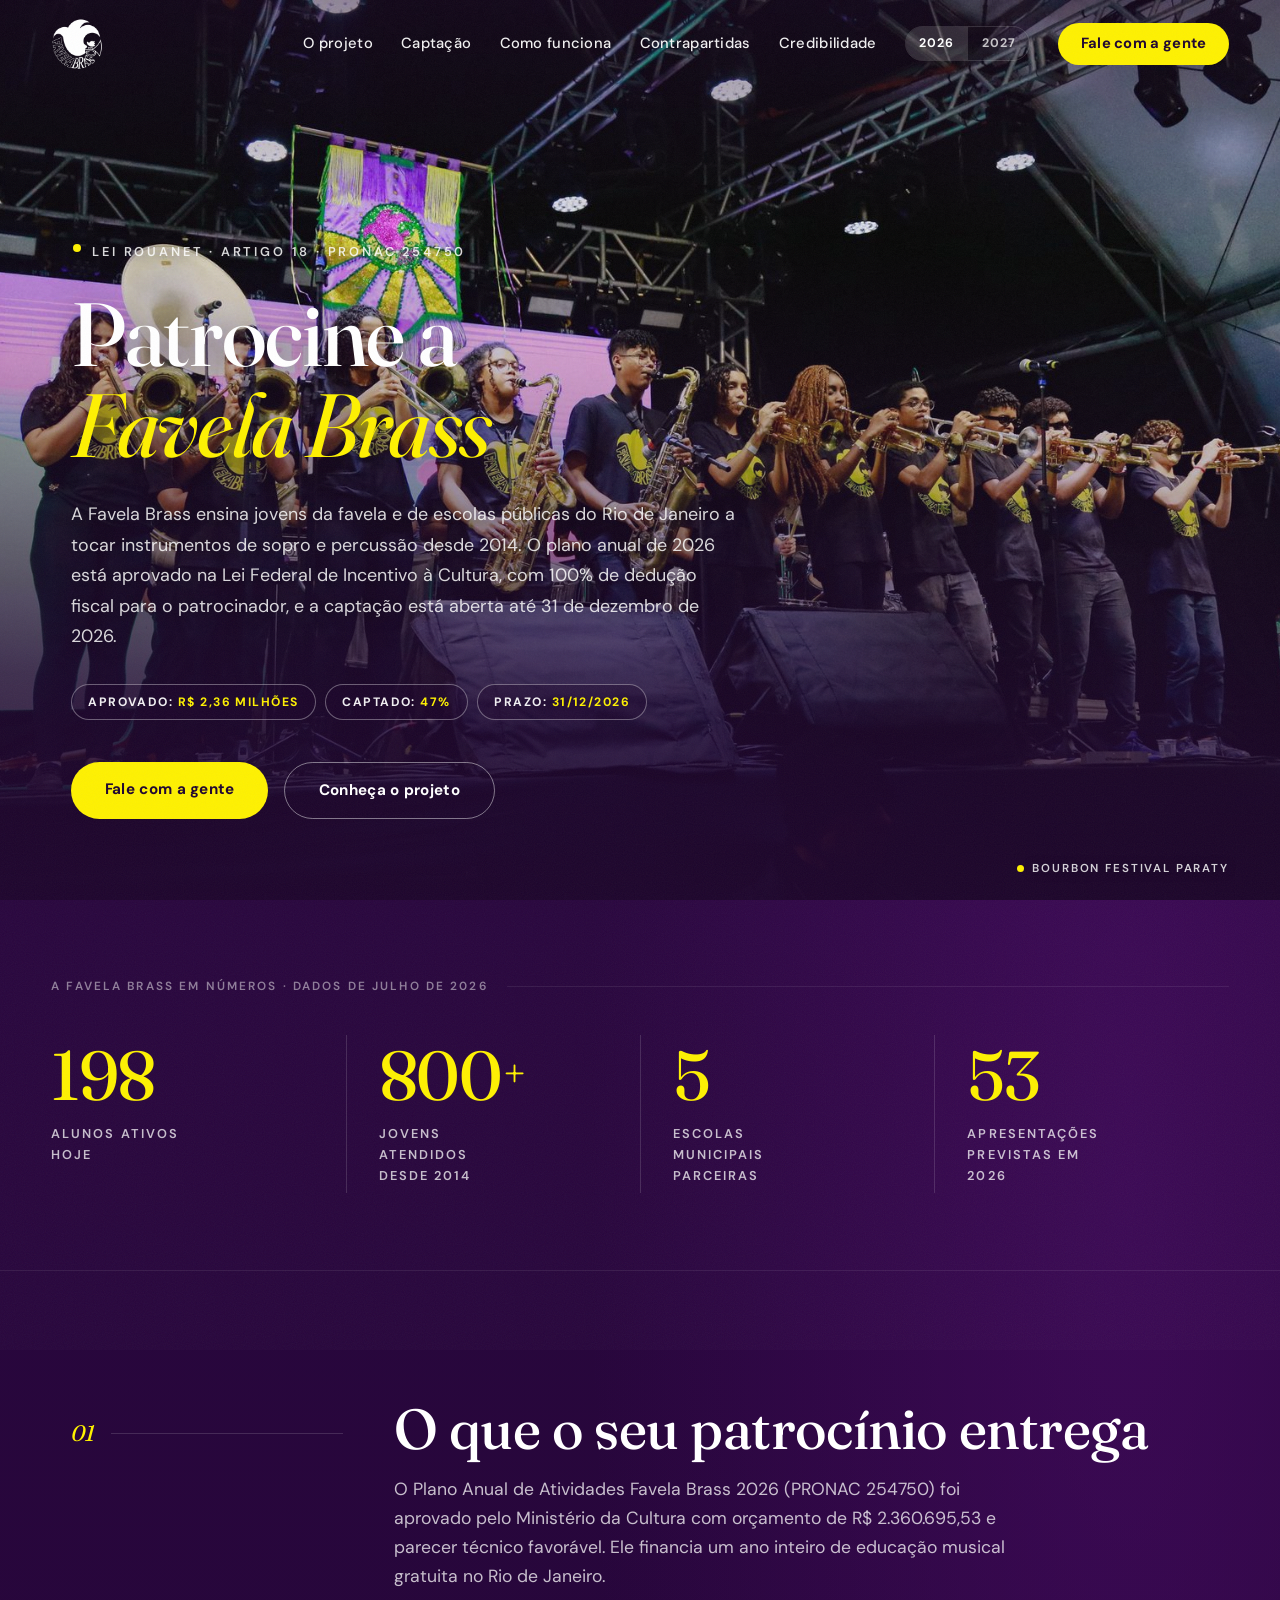
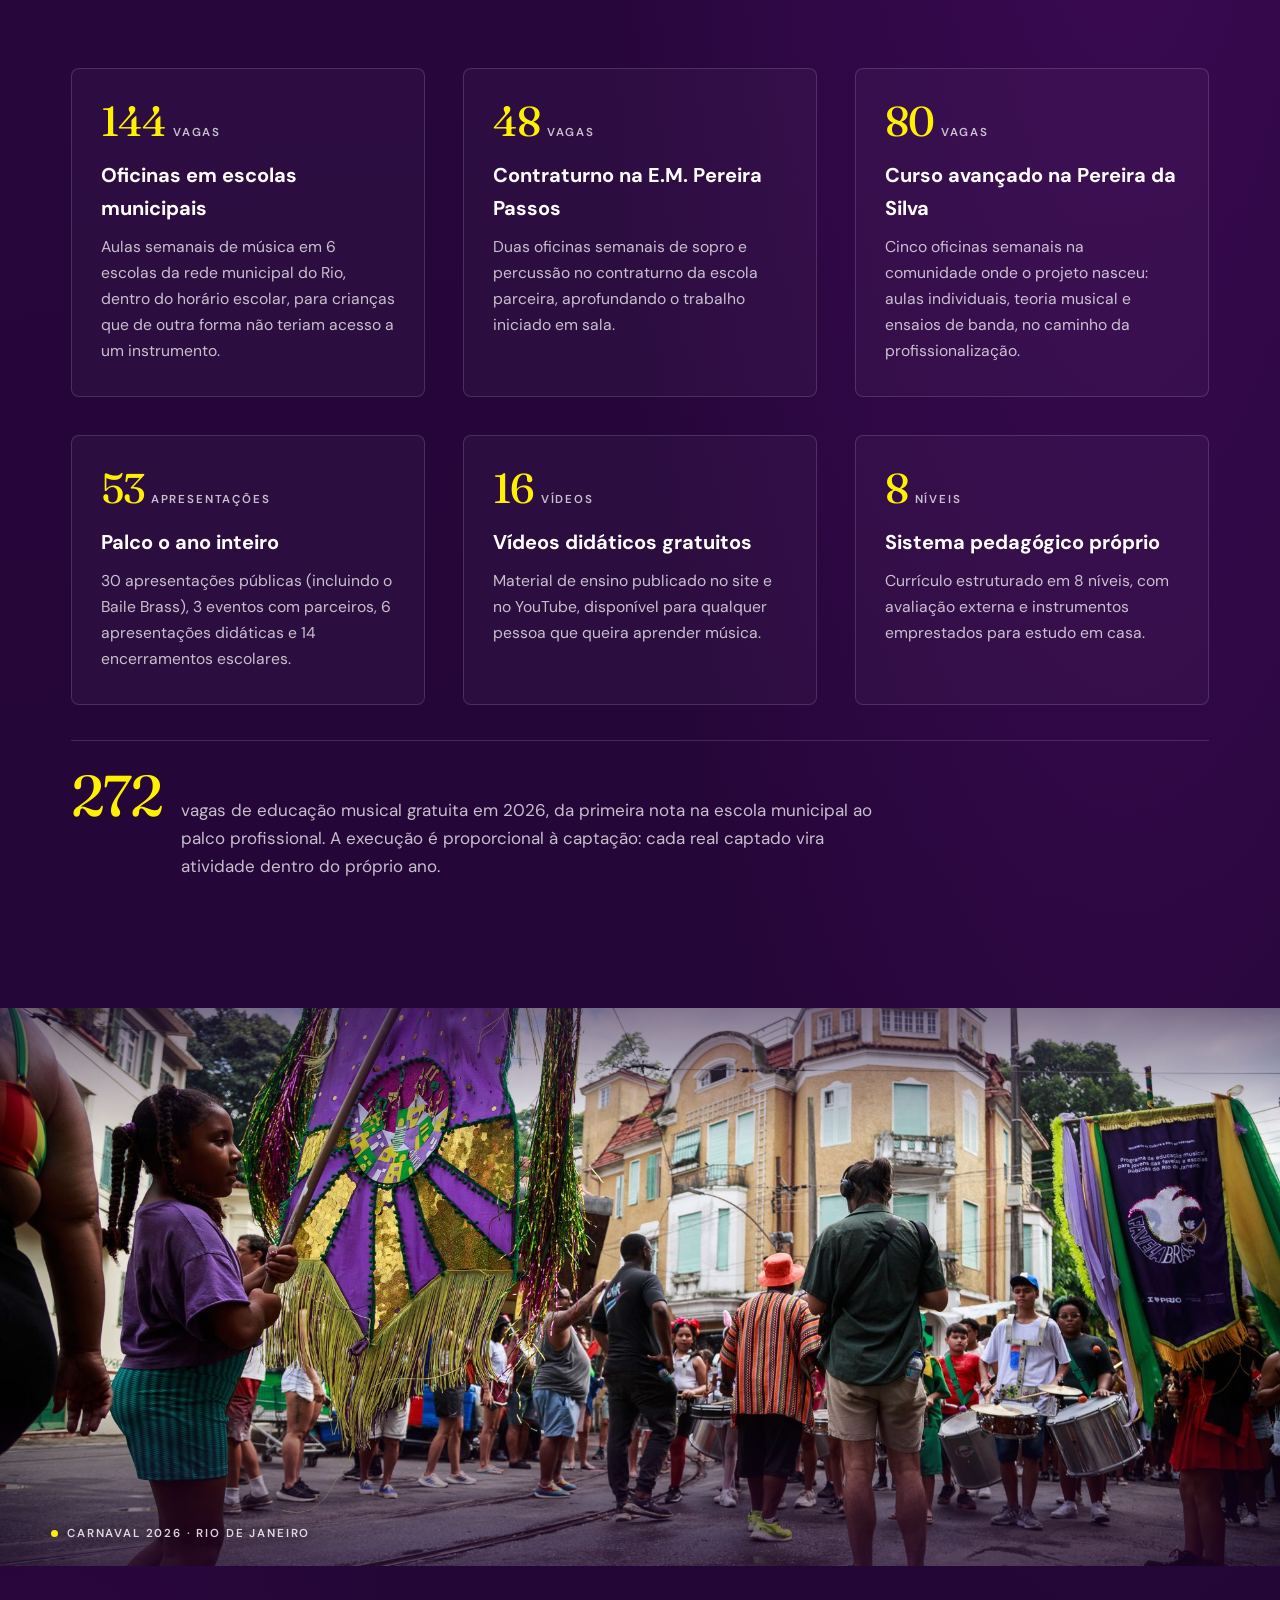
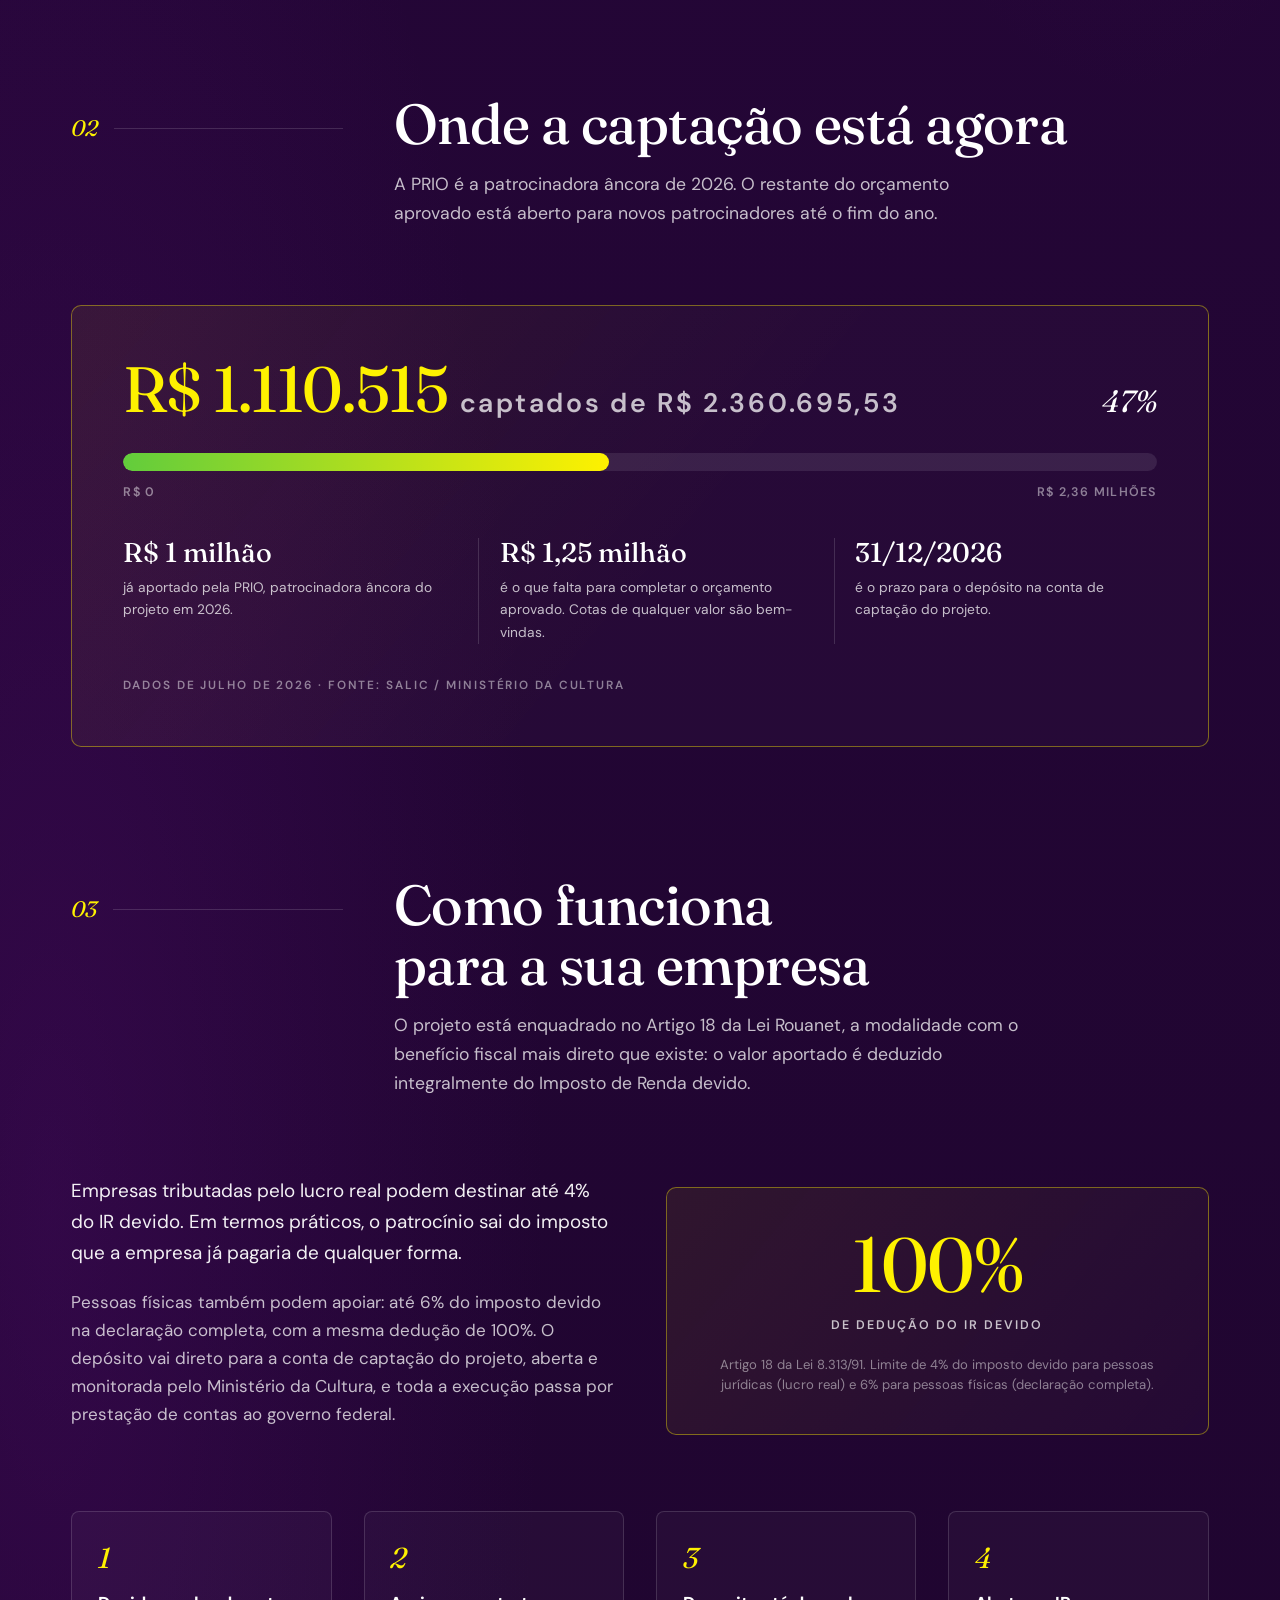
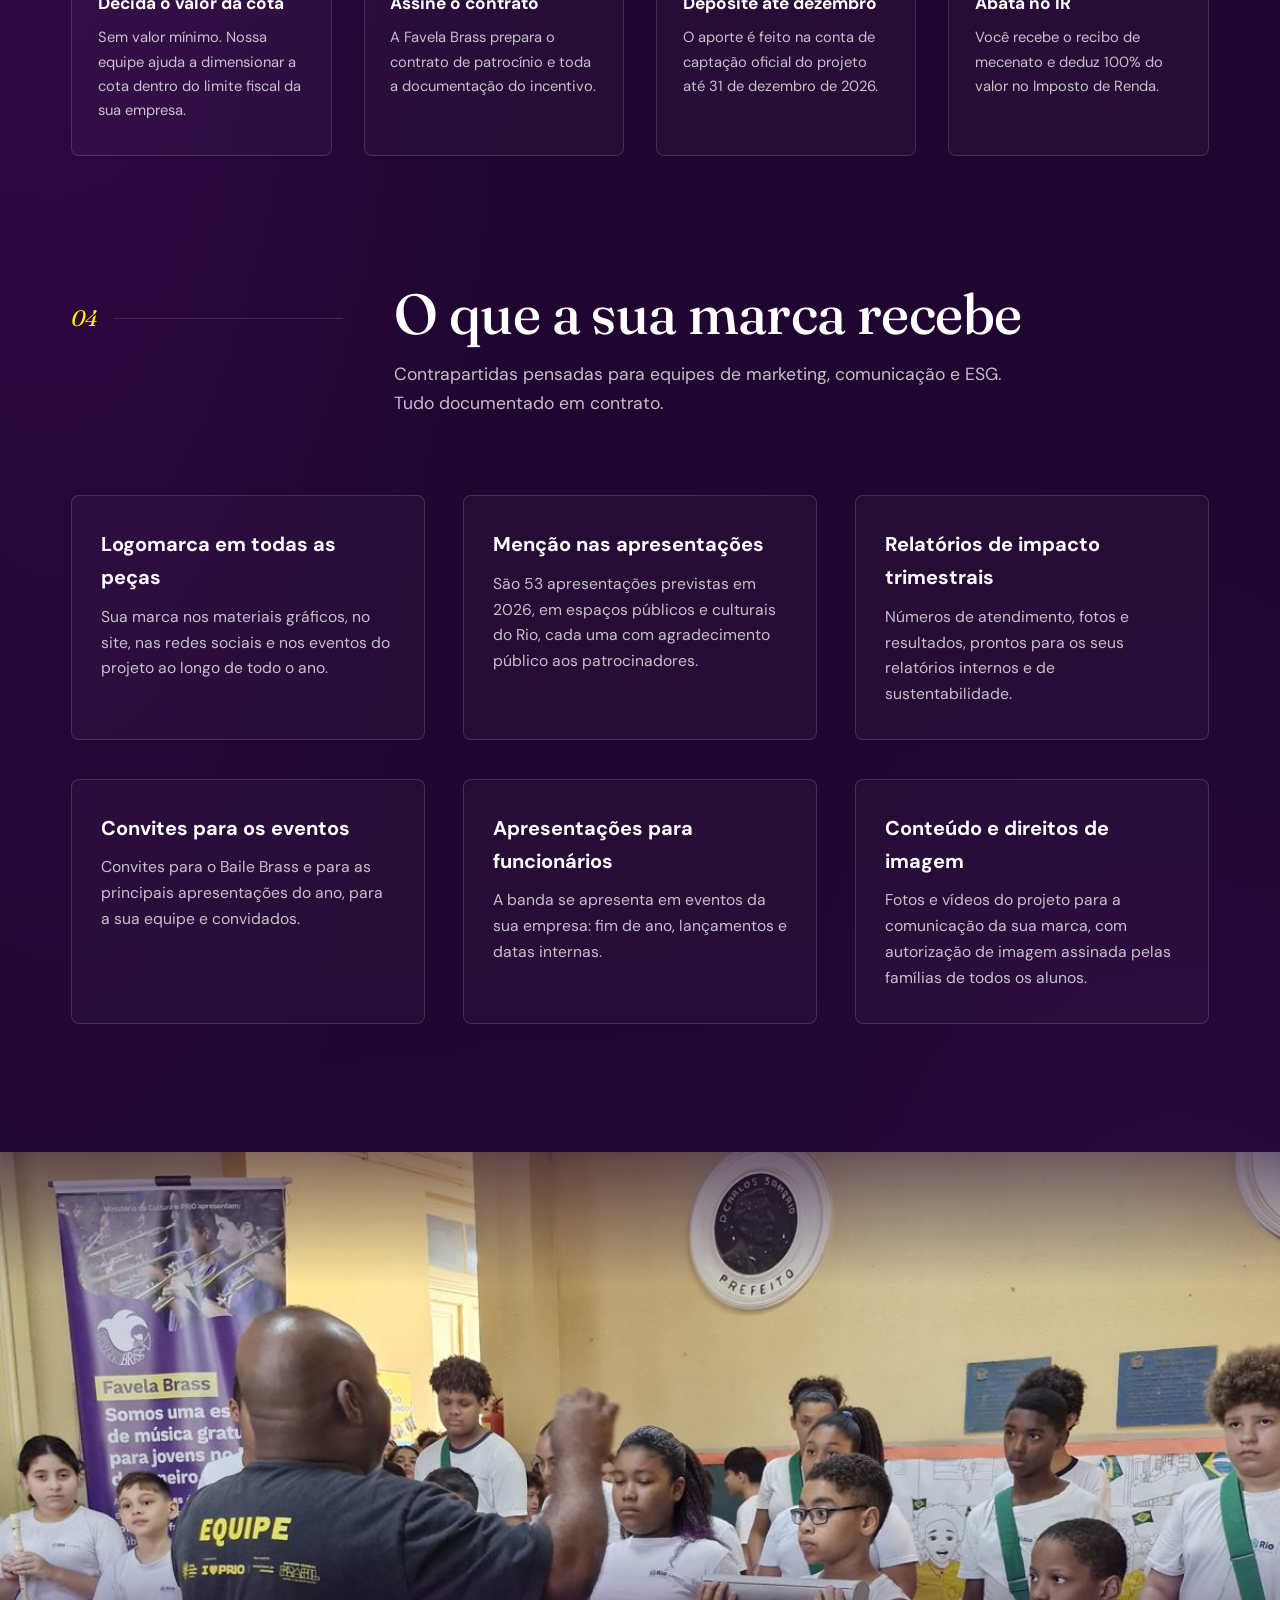
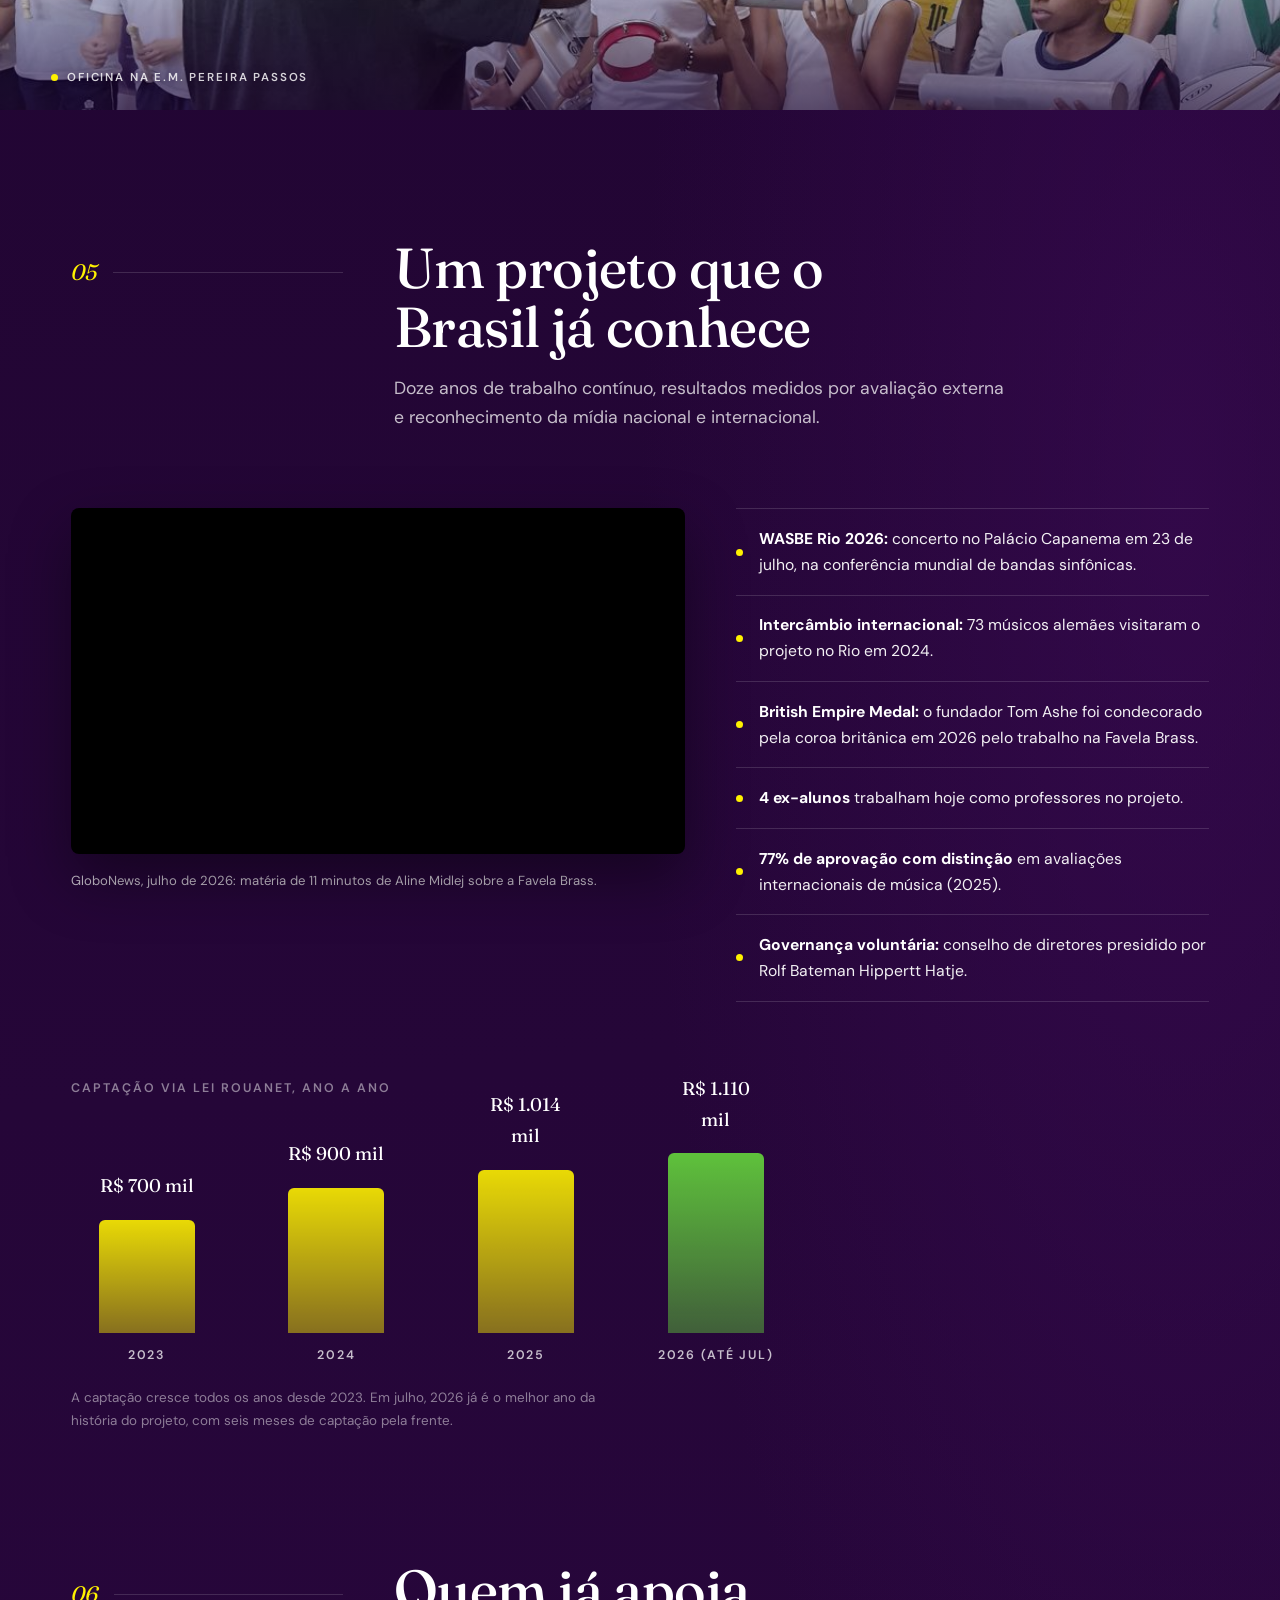
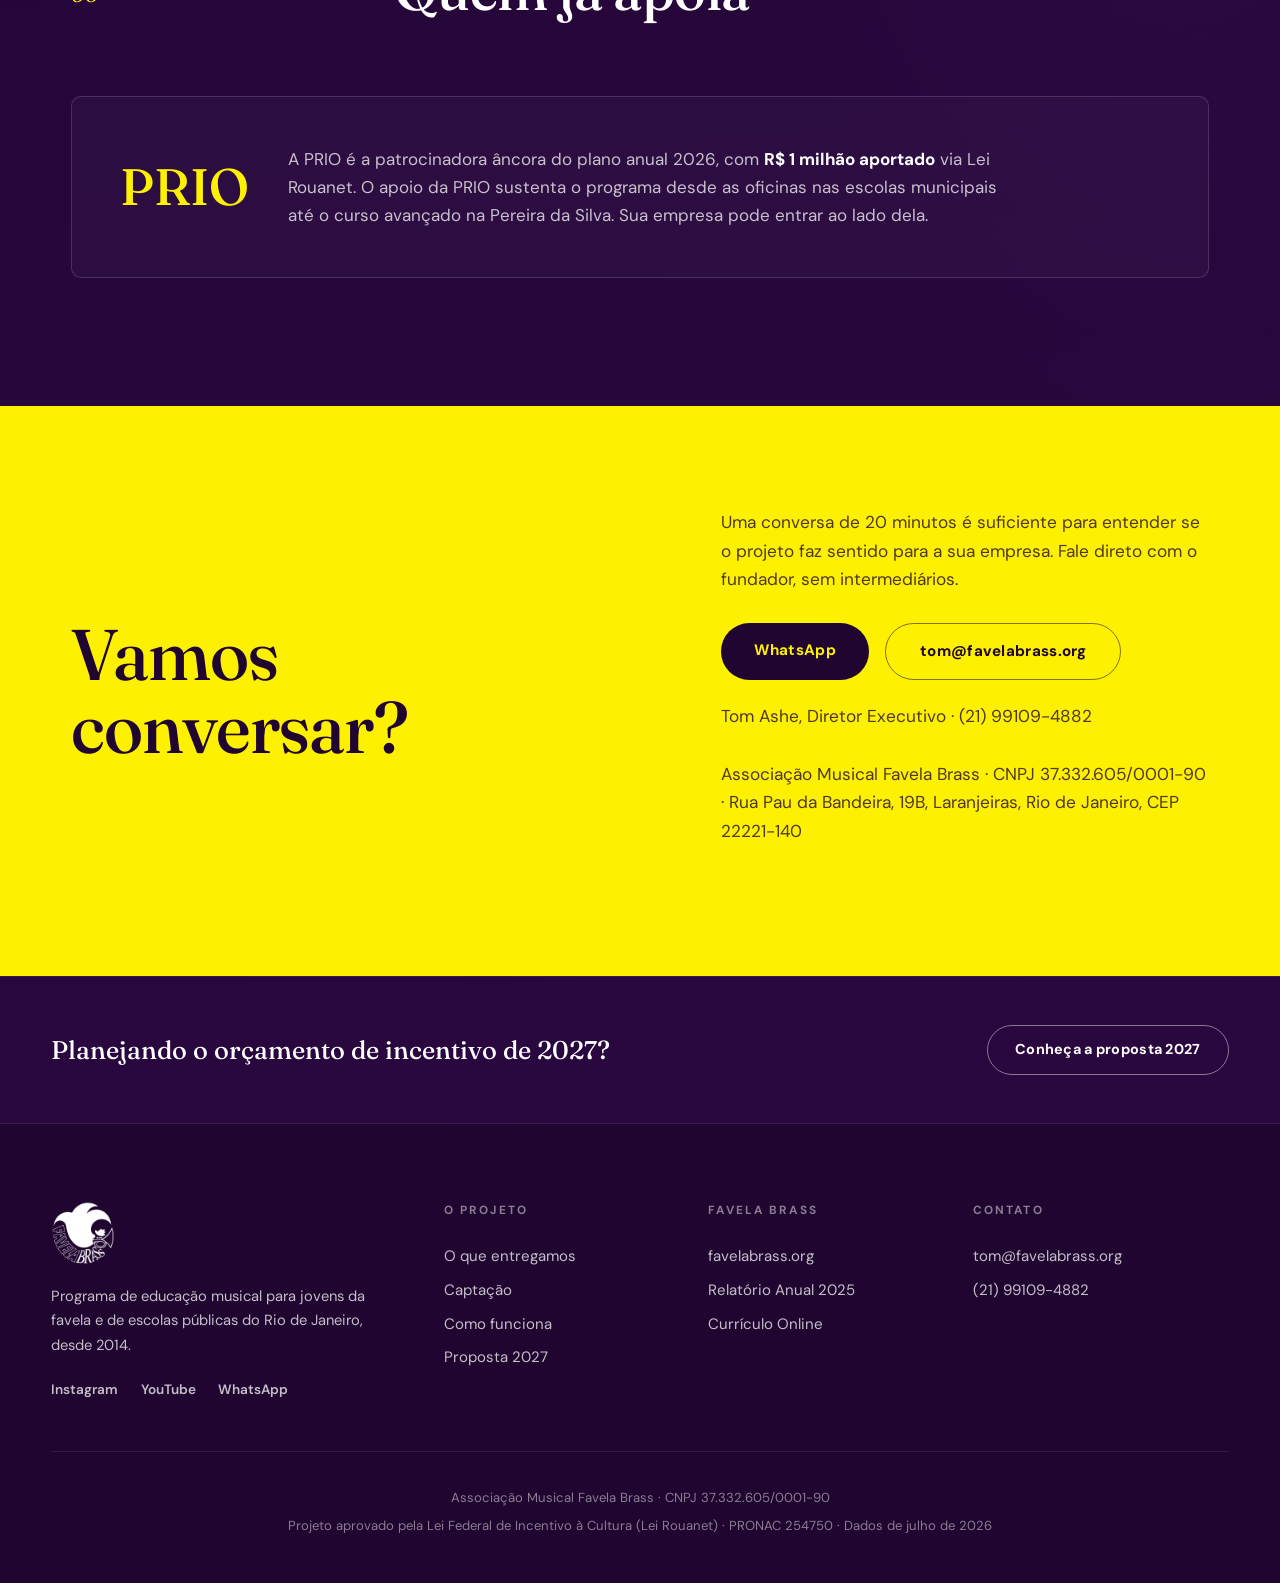
==== 2026/index.html @ df21fc0c "Apresentação comercial Rouanet: /2026/ (PRONAC 254750, captação) + /2027/ (proposta), rouanet.favela" ====
<!DOCTYPE html>
<html lang="pt-BR">
<head>
<meta charset="UTF-8">
<meta name="viewport" content="width=device-width, initial-scale=1.0">
<title>Patrocine a Favela Brass · Lei Rouanet 2026 · PRONAC 254750</title>
<meta name="description" content="Patrocine o plano anual 2026 da Favela Brass via Lei Rouanet (Artigo 18, 100% de dedução do IR). PRONAC 254750, R$ 2,36 milhões aprovados, captação aberta até 31/12/2026.">
<meta property="og:title" content="Patrocine a Favela Brass · Lei Rouanet 2026">
<meta property="og:description" content="Plano anual aprovado pelo Ministério da Cultura: 272 vagas de educação musical, 53 apresentações, 100% de dedução fiscal via Artigo 18. Captação aberta até 31/12/2026.">
<meta property="og:type" content="website">
<meta property="og:image" content="https://rouanet.favelabrass.org/img/13-bourbon-paraty-stage.jpg">
<meta property="og:url" content="https://rouanet.favelabrass.org/2026/">
<meta property="og:site_name" content="Favela Brass">
<meta property="og:locale" content="pt_BR">
<meta name="theme-color" content="#1F052F">
<link rel="canonical" href="https://rouanet.favelabrass.org/2026/">
<link rel="preload" as="image" href="../img/13-bourbon-paraty-stage.jpg">
<link rel="apple-touch-icon" href="../img/apple-touch-icon.png">
<link rel="icon" type="image/png" href="../img/favicon-48.png">
<link rel="preconnect" href="https://fonts.googleapis.com">
<link rel="preconnect" href="https://fonts.gstatic.com" crossorigin>
<link href="https://fonts.googleapis.com/css2?family=DM+Sans:opsz,wght@9..40,300..1000&family=Fraunces:ital,opsz,wght@0,9..144,300..700;1,9..144,300..700&display=swap" rel="stylesheet">
<script>document.documentElement.classList.add("js")</script>
<link rel="stylesheet" href="../shared/fb-rouanet.css">

<!-- ================================================================
     YEAR-DATA START (2026) · fontes verificadas em 09/07/2026
     Todo número desta página vem daqui. Para atualizar a página,
     atualize aqui e procure o valor no corpo do HTML.

     PRONAC:               254750 (Artigo 18, mecenato)
     Nome oficial:         Plano Anual de Atividades Favela Brass 2026
     Valor aprovado:       R$ 2.360.695,53          [salic.py projeto 254750]
     Captado:              R$ 1.110.515 (47,0%)     [salic.py captacao, jul/2026]
     Restante:             R$ 1.250.180,53 (~R$ 1,25 milhão)
     Âncora:               PRIO, R$ 1 milhão aportado em 2026
     Prazo de captação:    31/12/2026
     Vagas alvo:           272 (144 escolas + 48 Pereira Passos + 80 comunidade)
     Apresentações alvo:   53 (30 públicas + 3 parceiros + 6 didáticas + 14 encerramentos)
     Vídeos didáticos:     16
     Alunos ativos:        198                      [DB jul/2026]
     Atendidos desde 2014: 800+ (827 registros)     [DB jul/2026]
     Escolas parceiras:    5 atuais (Pereira Passos, Estados Unidos, Maria Leopoldina, Mem de Sá, Vital Brasil)
     Ex-alunos professores: 4
     Aprovação c/ distinção: 77% (2025)
     Captação histórica:   R$ 700 mil (2023) · R$ 900 mil (2024) · R$ 1.014 mil (2025)
     Governança:           conselho voluntário, presidente Rolf Bateman Hippertt Hatje
     Fundador:             Tom Ashe, British Empire Medal 2026
     Redes:                ~10 mil Instagram · ~4,6 mil YouTube
     GloboNews:            https://www.youtube.com/watch?v=_ONXcOJ_-EM (upload oficial)
     WASBE:                concerto 23/07/2026, Palácio Capanema
     Alemanha:             73 músicos alemães visitaram em 2024
     CNPJ:                 37.332.605/0001-90
     Contato:              Tom Ashe · (21) 99109-4882 · tom@favelabrass.org
     Sede:                 Rua Pau da Bandeira, 19B, Laranjeiras, Rio de Janeiro, CEP 22221-140
     Carimbo dos dados:    julho de 2026
     ================================================================
     YEAR-DATA END -->

<style>
/* ===== Page-specific: apresentação Rouanet ===== */

/* Year switch pill in the nav */
.year-switch {
  display: inline-flex;
  border: 1px solid var(--rule);
  border-radius: 100px;
  overflow: hidden;
}
.year-switch a {
  font-size: 0.78rem;
  font-weight: 700;
  letter-spacing: 0.08em;
  color: var(--text-dim);
  text-decoration: none;
  padding: 0.4rem 0.85rem;
  transition: color 0.2s, background 0.2s;
}
.year-switch a:hover { color: var(--yellow); }
.year-switch a.active { background: rgba(255,255,255,0.14); color: var(--white); }

/* PRONAC hero fact chips */
.hero-chips {
  display: flex;
  flex-wrap: wrap;
  gap: 0.6rem;
  margin-top: 2rem;
}
.hero-chip {
  font-size: 0.76rem;
  font-weight: 700;
  letter-spacing: 0.12em;
  text-transform: uppercase;
  color: var(--text);
  border: 1px solid rgba(255,255,255,0.35);
  border-radius: 100px;
  padding: 0.45rem 1rem;
  background: rgba(31,5,47,0.4);
  backdrop-filter: blur(4px);
}
.hero-chip strong { color: var(--yellow); font-weight: 700; }

/* Produtos grid */
.produto-card { display: flex; flex-direction: column; }
.produto-fig {
  font-family: var(--font-display);
  font-optical-sizing: auto;
  font-size: 2.6rem;
  font-weight: 450;
  line-height: 1;
  color: var(--yellow);
  letter-spacing: -0.02em;
}
.produto-fig small {
  font-family: var(--font-sans);
  font-size: 0.72rem;
  font-weight: 600;
  letter-spacing: 0.16em;
  text-transform: uppercase;
  color: var(--text-dim);
  margin-left: 0.4rem;
}
.produto-card h3 { margin-top: 1rem; }
.produto-total {
  margin-top: 2.2rem;
  padding-top: 1.6rem;
  border-top: 1px solid var(--rule);
  display: flex;
  flex-wrap: wrap;
  align-items: baseline;
  gap: 0.4rem 1.2rem;
}
.produto-total .num-fig { font-size: clamp(2.6rem, 4.5vw, 3.6rem); }
.produto-total p { color: var(--text-dim); max-width: 60ch; }

/* Captação progress */
.capta-wrap {
  border: 1px solid rgba(254, 241, 0, 0.4);
  border-radius: 10px;
  background: linear-gradient(130deg, rgba(254, 241, 0, 0.07) 0%, rgba(255, 255, 255, 0.02) 55%);
  padding: clamp(2rem, 4vw, 3.4rem);
}
.capta-figures {
  display: flex;
  flex-wrap: wrap;
  align-items: baseline;
  justify-content: space-between;
  gap: 0.8rem 2rem;
  margin-bottom: 1.6rem;
}
.capta-main {
  font-family: var(--font-display);
  font-optical-sizing: auto;
  font-size: clamp(2.4rem, 5vw, 4rem);
  font-weight: 450;
  line-height: 1;
  letter-spacing: -0.02em;
  color: var(--yellow);
}
.capta-main small {
  font-family: var(--font-sans);
  font-size: 0.42em;
  font-weight: 600;
  letter-spacing: 0.1em;
  color: var(--text-dim);
}
.capta-pct {
  font-family: var(--font-display);
  font-style: italic;
  font-size: clamp(1.4rem, 2.4vw, 2rem);
  color: var(--white);
}
.capta-bar {
  height: 18px;
  border-radius: 100px;
  background: rgba(255,255,255,0.09);
  overflow: hidden;
}
.capta-fill {
  height: 100%;
  width: 0;
  border-radius: 100px;
  background: linear-gradient(90deg, var(--green), var(--yellow));
  transition: width 1.4s var(--ease);
}
.capta-scale {
  display: flex;
  justify-content: space-between;
  margin-top: 0.7rem;
  font-size: 0.78rem;
  font-weight: 600;
  letter-spacing: 0.1em;
  text-transform: uppercase;
  color: var(--text-faint);
}
.capta-facts {
  margin-top: 2.2rem;
  display: grid;
  grid-template-columns: repeat(3, 1fr);
  gap: clamp(1.2rem, 2.5vw, 2.4rem);
}
.capta-fact {
  border-left: 1px solid var(--rule);
  padding-left: 1.3rem;
}
.capta-fact:first-child { border-left: 0; padding-left: 0; }
.capta-fact strong {
  display: block;
  font-family: var(--font-display);
  font-size: 1.7rem;
  font-weight: 460;
  color: var(--white);
  line-height: 1.1;
}
.capta-fact span {
  display: block;
  margin-top: 0.5rem;
  font-size: 0.86rem;
  color: var(--text-dim);
}
.capta-stamp {
  margin-top: 2rem;
  font-size: 0.74rem;
  font-weight: 600;
  letter-spacing: 0.16em;
  text-transform: uppercase;
  color: var(--text-faint);
}

/* Passos (Artigo 18) */
.passos { counter-reset: passo; display: grid; grid-template-columns: repeat(4, 1fr); gap: clamp(1.2rem, 2.5vw, 2rem); }
.passo {
  position: relative;
  border: 1px solid var(--rule);
  border-radius: 8px;
  padding: 2rem 1.6rem;
  background: rgba(255,255,255,0.03);
}
.passo::before {
  counter-increment: passo;
  content: counter(passo);
  display: block;
  font-family: var(--font-display);
  font-style: italic;
  font-size: 1.8rem;
  color: var(--yellow);
  line-height: 1;
  margin-bottom: 1rem;
}
.passo h3 { font-size: 1.08rem; font-weight: 700; color: var(--white); margin-bottom: 0.5rem; }
.passo p { font-size: 0.92rem; color: var(--text-dim); }

.mecanismo-head {
  display: grid;
  grid-template-columns: 1fr 1fr;
  gap: clamp(2rem, 4vw, 4rem);
  align-items: center;
  margin-bottom: clamp(2.5rem, 5vw, 4rem);
}
.mec-deduction {
  text-align: center;
  border: 1px solid rgba(254,241,0,0.4);
  border-radius: 10px;
  padding: 2.4rem 2rem;
  background: linear-gradient(130deg, rgba(254,241,0,0.07), rgba(255,255,255,0.02));
}
.mec-deduction .rc-deduction {
  display: block;
  font-family: var(--font-display);
  font-size: clamp(3.4rem, 6vw, 5rem);
  font-weight: 450;
  line-height: 1;
  letter-spacing: -0.02em;
  color: var(--yellow);
}
.mec-deduction .rc-label {
  display: block;
  margin-top: 0.7rem;
  font-size: 0.78rem;
  font-weight: 600;
  letter-spacing: 0.16em;
  text-transform: uppercase;
  color: var(--text-dim);
}
.mec-fine { margin-top: 1.2rem; font-size: 0.82rem; color: var(--text-faint); line-height: 1.55; }

/* Credibilidade: video + facts */
.cred-grid {
  display: grid;
  grid-template-columns: 1.3fr 1fr;
  gap: clamp(2rem, 4vw, 4rem);
  align-items: start;
}
.video-embed {
  position: relative;
  aspect-ratio: 16 / 9;
  border-radius: 8px;
  overflow: hidden;
  box-shadow: 0 24px 60px rgba(0,0,0,0.4);
  background: #000;
}
.video-embed iframe { position: absolute; inset: 0; width: 100%; height: 100%; border: 0; }
.video-cap {
  margin-top: 1rem;
  font-size: 0.82rem;
  color: var(--text-dim);
}
.cred-list { list-style: none; border-top: 1px solid var(--rule); }
.cred-list li {
  display: flex;
  gap: 1rem;
  align-items: baseline;
  padding: 1.05rem 0;
  border-bottom: 1px solid var(--rule);
  font-size: 0.98rem;
  color: var(--text);
}
.cred-list li::before {
  content: "";
  width: 7px; height: 7px;
  border-radius: 50%;
  background: var(--yellow);
  flex: none;
  align-self: center;
}
.cred-list strong { color: var(--white); font-weight: 700; }

/* Captação histórica mini chart */
.hist {
  margin-top: clamp(3rem, 6vw, 5rem);
}
.hist-caption {
  font-size: 0.78rem;
  font-weight: 600;
  letter-spacing: 0.16em;
  text-transform: uppercase;
  color: var(--text-faint);
  margin-bottom: 3.4rem;
}
.hist-bars {
  display: grid;
  grid-template-columns: repeat(4, 1fr);
  gap: clamp(1.2rem, 3vw, 2.6rem);
  align-items: end;
  max-width: 720px;
}
.hist-bar { text-align: center; }
.hist-col {
  position: relative;
  height: 180px;
  display: flex;
  align-items: flex-end;
  justify-content: center;
}
.hist-fill {
  position: relative;
  width: 100%;
  max-width: 96px;
  border-radius: 6px 6px 0 0;
  background: linear-gradient(180deg, rgba(254,241,0,0.9), rgba(254,241,0,0.45));
}
.hist-bar.hist-now .hist-fill { background: linear-gradient(180deg, rgba(98,204,60,0.95), rgba(98,204,60,0.45)); }
.hist-val {
  display: block;
  font-family: var(--font-display);
  font-size: 1.15rem;
  color: var(--white);
  margin-bottom: 0.6rem;
}
.hist-year {
  display: block;
  margin-top: 0.7rem;
  font-size: 0.78rem;
  font-weight: 600;
  letter-spacing: 0.14em;
  text-transform: uppercase;
  color: var(--text-dim);
}
.hist-note { margin-top: 1.4rem; font-size: 0.84rem; color: var(--text-faint); max-width: 60ch; }

/* Quem já apoia */
.anchor-card {
  border: 1px solid var(--rule);
  border-radius: 10px;
  padding: clamp(2rem, 4vw, 3rem);
  background: rgba(255,255,255,0.03);
  display: grid;
  grid-template-columns: auto 1fr;
  gap: clamp(1.6rem, 3vw, 3rem);
  align-items: center;
}
.anchor-name {
  font-family: var(--font-display);
  font-size: clamp(2.2rem, 4vw, 3.2rem);
  font-weight: 480;
  color: var(--yellow);
  line-height: 1;
}
.anchor-copy p { color: var(--text-dim); max-width: 60ch; }
.anchor-copy strong { color: var(--white); }

/* Contact block inside CTA */
.cta-contact {
  margin-top: 1.4rem;
  font-size: 0.95rem;
  line-height: 1.7;
  color: rgba(31,5,47,0.78);
}
.cta-contact a { color: var(--purple-ink); font-weight: 700; }

/* Cross-year band */
.crossyear {
  margin-top: var(--sp-section);
  border-top: 1px solid var(--rule-soft);
  border-bottom: 1px solid var(--rule-soft);
  padding: clamp(2rem, 4vw, 3rem) var(--pad-x);
}
.cta + .crossyear { margin-top: 0; }
.crossyear-inner {
  max-width: var(--w-content);
  margin: 0 auto;
  display: flex;
  flex-wrap: wrap;
  align-items: center;
  justify-content: space-between;
  gap: 1rem 2rem;
}
.crossyear p {
  font-family: var(--font-display);
  font-size: clamp(1.2rem, 2vw, 1.6rem);
  font-weight: 460;
  color: var(--white);
}
.crossyear .btn { padding: 0.75rem 1.7rem; font-size: 0.9rem; }

@media (max-width: 1024px) {
  .passos { grid-template-columns: 1fr 1fr; }
  .cred-grid { grid-template-columns: 1fr; }
}
@media (max-width: 820px) {
  .mecanismo-head { grid-template-columns: 1fr; }
  .capta-facts { grid-template-columns: 1fr; gap: 1.4rem; }
  .capta-fact { border-left: 0; padding-left: 0; border-top: 1px solid var(--rule); padding-top: 1.2rem; }
  .capta-fact:first-child { border-top: 0; padding-top: 0; }
  .anchor-card { grid-template-columns: 1fr; }
  .hist-bars { grid-template-columns: repeat(4, 1fr); gap: 0.8rem; }
  .hist-col { height: 130px; }
  .hist-val { font-size: 0.95rem; }
}
@media (max-width: 560px) {
  .passos { grid-template-columns: 1fr; }
}
</style>
</head>
<body>

<div class="grain" aria-hidden="true"></div>

<nav class="nav" id="nav">
  <a href="#" class="nav-logo"><img src="../img/logo-white-nav.png" alt="Favela Brass"></a>
  <button class="nav-burger" id="navBurger" aria-label="Menu" aria-controls="navLinks" aria-expanded="false">
    <span></span><span></span><span></span>
  </button>
  <div class="nav-links" id="navLinks">
    <a href="#projeto">O projeto</a>
    <a href="#captacao">Captação</a>
    <a href="#mecanismo">Como funciona</a>
    <a href="#retorno">Contrapartidas</a>
    <a href="#credibilidade">Credibilidade</a>
    <div class="year-switch" role="group" aria-label="Ano do projeto">
      <a href="./" class="active" aria-current="page">2026</a>
      <a href="../2027/">2027</a>
    </div>
    <a href="#contato" class="nav-cta">Fale com a gente</a>
  </div>
</nav>

<!-- ===================== HERO ===================== -->
<header class="hero">
  <div class="hero-photo" style="background-image: url('../img/13-bourbon-paraty-stage.jpg')" role="img" aria-label="Banda da Favela Brass no palco do Bourbon Festival Paraty"></div>
  <div class="hero-scrim"></div>
  <div class="hero-inner">
    <p class="hero-kicker anim a1">Lei Rouanet · Artigo 18 · PRONAC 254750</p>
    <h1 class="anim a2">Patrocine a<br><em>Favela Brass</em></h1>
    <p class="hero-lede anim a3">A Favela Brass ensina jovens da favela e de escolas públicas do Rio de Janeiro a tocar instrumentos de sopro e percussão desde 2014. O plano anual de 2026 está aprovado na Lei Federal de Incentivo à Cultura, com 100% de dedução fiscal para o patrocinador, e a captação está aberta até 31 de dezembro de 2026.</p>
    <div class="hero-chips anim a4">
      <span class="hero-chip">Aprovado: <strong>R$ 2,36 milhões</strong></span>
      <span class="hero-chip">Captado: <strong>47%</strong></span>
      <span class="hero-chip">Prazo: <strong>31/12/2026</strong></span>
    </div>
    <div class="hero-ctas anim a5">
      <a href="https://wa.me/5521991094882" target="_blank" rel="noopener" class="btn btn-yellow">Fale com a gente</a>
      <a href="#projeto" class="btn btn-ghost">Conheça o projeto</a>
    </div>
  </div>
  <div class="hero-credit anim a5">
    <span class="photo-cap">Bourbon Festival Paraty</span>
  </div>
</header>

<!-- ===================== NUMBERS ===================== -->
<section class="numbers">
  <p class="numbers-cap">A Favela Brass em números · dados de julho de 2026</p>
  <div class="numbers-grid">
    <div class="num reveal"><span class="num-fig">198</span><span class="num-label">alunos ativos hoje</span></div>
    <div class="num reveal"><span class="num-fig">800<i>+</i></span><span class="num-label">jovens atendidos desde 2014</span></div>
    <div class="num reveal"><span class="num-fig">5</span><span class="num-label">escolas municipais parceiras</span></div>
    <div class="num reveal"><span class="num-fig">53</span><span class="num-label">apresentações previstas em 2026</span></div>
  </div>
</section>

<!-- ===================== 01 O PROJETO ===================== -->
<section class="section" id="projeto">
  <div class="section-head reveal">
    <div class="section-no"><span>01</span><hr></div>
    <div class="section-titles">
      <h2>O que o seu patrocínio entrega</h2>
      <p>O Plano Anual de Atividades Favela Brass 2026 (PRONAC 254750) foi aprovado pelo Ministério da Cultura com orçamento de R$ 2.360.695,53 e parecer técnico favorável. Ele financia um ano inteiro de educação musical gratuita no Rio de Janeiro.</p>
    </div>
  </div>

  <div class="grid-3">
    <article class="card produto-card reveal">
      <span class="produto-fig">144<small>vagas</small></span>
      <h3>Oficinas em escolas municipais</h3>
      <p>Aulas semanais de música em 6 escolas da rede municipal do Rio, dentro do horário escolar, para crianças que de outra forma não teriam acesso a um instrumento.</p>
    </article>
    <article class="card produto-card reveal">
      <span class="produto-fig">48<small>vagas</small></span>
      <h3>Contraturno na E.M. Pereira Passos</h3>
      <p>Duas oficinas semanais de sopro e percussão no contraturno da escola parceira, aprofundando o trabalho iniciado em sala.</p>
    </article>
    <article class="card produto-card reveal">
      <span class="produto-fig">80<small>vagas</small></span>
      <h3>Curso avançado na Pereira da Silva</h3>
      <p>Cinco oficinas semanais na comunidade onde o projeto nasceu: aulas individuais, teoria musical e ensaios de banda, no caminho da profissionalização.</p>
    </article>
    <article class="card produto-card reveal">
      <span class="produto-fig">53<small>apresentações</small></span>
      <h3>Palco o ano inteiro</h3>
      <p>30 apresentações públicas (incluindo o Baile Brass), 3 eventos com parceiros, 6 apresentações didáticas e 14 encerramentos escolares.</p>
    </article>
    <article class="card produto-card reveal">
      <span class="produto-fig">16<small>vídeos</small></span>
      <h3>Vídeos didáticos gratuitos</h3>
      <p>Material de ensino publicado no site e no YouTube, disponível para qualquer pessoa que queira aprender música.</p>
    </article>
    <article class="card produto-card reveal">
      <span class="produto-fig">8<small>níveis</small></span>
      <h3>Sistema pedagógico próprio</h3>
      <p>Currículo estruturado em 8 níveis, com avaliação externa e instrumentos emprestados para estudo em casa.</p>
    </article>
  </div>

  <div class="produto-total reveal">
    <span class="num-fig">272</span>
    <p>vagas de educação musical gratuita em 2026, da primeira nota na escola municipal ao palco profissional. A execução é proporcional à captação: cada real captado vira atividade dentro do próprio ano.</p>
  </div>
</section>

<!-- ===================== PHOTO BREAK ===================== -->
<figure class="break">
  <img src="../img/22-cortejo-carnaval-estandartes-2026-bezerra.jpg" alt="Cortejo de carnaval da Favela Brass com estandartes em 2026" loading="lazy" decoding="async" width="2000" height="1333">
  <figcaption class="photo-cap">Carnaval 2026 · Rio de Janeiro</figcaption>
</figure>

<!-- ===================== 02 CAPTAÇÃO ===================== -->
<section class="section" id="captacao">
  <div class="section-head reveal">
    <div class="section-no"><span>02</span><hr></div>
    <div class="section-titles">
      <h2>Onde a captação está agora</h2>
      <p>A PRIO é a patrocinadora âncora de 2026. O restante do orçamento aprovado está aberto para novos patrocinadores até o fim do ano.</p>
    </div>
  </div>

  <div class="capta-wrap reveal">
    <div class="capta-figures">
      <span class="capta-main">R$ 1.110.515 <small>captados de R$ 2.360.695,53</small></span>
      <span class="capta-pct">47%</span>
    </div>
    <div class="capta-bar" role="img" aria-label="Barra de progresso: 47% do orçamento captado">
      <div class="capta-fill" id="captaFill" data-pct="47"></div>
    </div>
    <div class="capta-scale"><span>R$ 0</span><span>R$ 2,36 milhões</span></div>

    <div class="capta-facts">
      <div class="capta-fact">
        <strong>R$ 1 milhão</strong>
        <span>já aportado pela PRIO, patrocinadora âncora do projeto em 2026.</span>
      </div>
      <div class="capta-fact">
        <strong>R$ 1,25 milhão</strong>
        <span>é o que falta para completar o orçamento aprovado. Cotas de qualquer valor são bem-vindas.</span>
      </div>
      <div class="capta-fact">
        <strong>31/12/2026</strong>
        <span>é o prazo para o depósito na conta de captação do projeto.</span>
      </div>
    </div>

    <p class="capta-stamp">Dados de julho de 2026 · fonte: SALIC / Ministério da Cultura</p>
  </div>
</section>

<!-- ===================== 03 MECANISMO ===================== -->
<section class="section" id="mecanismo">
  <div class="section-head reveal">
    <div class="section-no"><span>03</span><hr></div>
    <div class="section-titles">
      <h2>Como funciona para a sua empresa</h2>
      <p>O projeto está enquadrado no Artigo 18 da Lei Rouanet, a modalidade com o benefício fiscal mais direto que existe: o valor aportado é deduzido integralmente do Imposto de Renda devido.</p>
    </div>
  </div>

  <div class="mecanismo-head reveal">
    <div class="prose">
      <p class="lead">Empresas tributadas pelo lucro real podem destinar até 4% do IR devido. Em termos práticos, o patrocínio sai do imposto que a empresa já pagaria de qualquer forma.</p>
      <p>Pessoas físicas também podem apoiar: até 6% do imposto devido na declaração completa, com a mesma dedução de 100%. O depósito vai direto para a conta de captação do projeto, aberta e monitorada pelo Ministério da Cultura, e toda a execução passa por prestação de contas ao governo federal.</p>
    </div>
    <div class="mec-deduction">
      <span class="rc-deduction">100%</span>
      <span class="rc-label">de dedução do IR devido</span>
      <p class="mec-fine">Artigo 18 da Lei 8.313/91. Limite de 4% do imposto devido para pessoas jurídicas (lucro real) e 6% para pessoas físicas (declaração completa).</p>
    </div>
  </div>

  <div class="passos reveal">
    <div class="passo">
      <h3>Decida o valor da cota</h3>
      <p>Sem valor mínimo. Nossa equipe ajuda a dimensionar a cota dentro do limite fiscal da sua empresa.</p>
    </div>
    <div class="passo">
      <h3>Assine o contrato</h3>
      <p>A Favela Brass prepara o contrato de patrocínio e toda a documentação do incentivo.</p>
    </div>
    <div class="passo">
      <h3>Deposite até dezembro</h3>
      <p>O aporte é feito na conta de captação oficial do projeto até 31 de dezembro de 2026.</p>
    </div>
    <div class="passo">
      <h3>Abata no IR</h3>
      <p>Você recebe o recibo de mecenato e deduz 100% do valor no Imposto de Renda.</p>
    </div>
  </div>
</section>

<!-- ===================== 04 RETORNO ===================== -->
<section class="section" id="retorno">
  <div class="section-head reveal">
    <div class="section-no"><span>04</span><hr></div>
    <div class="section-titles">
      <h2>O que a sua marca recebe</h2>
      <p>Contrapartidas pensadas para equipes de marketing, comunicação e ESG. Tudo documentado em contrato.</p>
    </div>
  </div>

  <div class="grid-3">
    <div class="card reveal">
      <h3>Logomarca em todas as peças</h3>
      <p>Sua marca nos materiais gráficos, no site, nas redes sociais e nos eventos do projeto ao longo de todo o ano.</p>
    </div>
    <div class="card reveal">
      <h3>Menção nas apresentações</h3>
      <p>São 53 apresentações previstas em 2026, em espaços públicos e culturais do Rio, cada uma com agradecimento público aos patrocinadores.</p>
    </div>
    <div class="card reveal">
      <h3>Relatórios de impacto trimestrais</h3>
      <p>Números de atendimento, fotos e resultados, prontos para os seus relatórios internos e de sustentabilidade.</p>
    </div>
    <div class="card reveal">
      <h3>Convites para os eventos</h3>
      <p>Convites para o Baile Brass e para as principais apresentações do ano, para a sua equipe e convidados.</p>
    </div>
    <div class="card reveal">
      <h3>Apresentações para funcionários</h3>
      <p>A banda se apresenta em eventos da sua empresa: fim de ano, lançamentos e datas internas.</p>
    </div>
    <div class="card reveal">
      <h3>Conteúdo e direitos de imagem</h3>
      <p>Fotos e vídeos do projeto para a comunicação da sua marca, com autorização de imagem assinada pelas famílias de todos os alunos.</p>
    </div>
  </div>
</section>

<!-- ===================== PHOTO BREAK ===================== -->
<figure class="break">
  <img src="../img/21-oficina-em-pereira-passos.jpg" alt="Oficina de música na Escola Municipal Pereira Passos" loading="lazy" decoding="async" width="1200" height="1600" style="object-position: center 30%">
  <figcaption class="photo-cap">Oficina na E.M. Pereira Passos</figcaption>
</figure>

<!-- ===================== 05 CREDIBILIDADE ===================== -->
<section class="section" id="credibilidade">
  <div class="section-head reveal">
    <div class="section-no"><span>05</span><hr></div>
    <div class="section-titles">
      <h2>Um projeto que o Brasil já conhece</h2>
      <p>Doze anos de trabalho contínuo, resultados medidos por avaliação externa e reconhecimento da mídia nacional e internacional.</p>
    </div>
  </div>

  <div class="cred-grid">
    <div class="reveal">
      <div class="video-embed">
        <iframe src="https://www.youtube.com/embed/_ONXcOJ_-EM" title="GloboNews: matéria sobre a Favela Brass" loading="lazy" allow="accelerometer; autoplay; clipboard-write; encrypted-media; gyroscope; picture-in-picture" allowfullscreen></iframe>
      </div>
      <p class="video-cap">GloboNews, julho de 2026: matéria de 11 minutos de Aline Midlej sobre a Favela Brass.</p>
    </div>
    <ul class="cred-list reveal">
      <li><span><strong>WASBE Rio 2026:</strong> concerto no Palácio Capanema em 23 de julho, na conferência mundial de bandas sinfônicas.</span></li>
      <li><span><strong>Intercâmbio internacional:</strong> 73 músicos alemães visitaram o projeto no Rio em 2024.</span></li>
      <li><span><strong>British Empire Medal:</strong> o fundador Tom Ashe foi condecorado pela coroa britânica em 2026 pelo trabalho na Favela Brass.</span></li>
      <li><span><strong>4 ex-alunos</strong> trabalham hoje como professores no projeto.</span></li>
      <li><span><strong>77% de aprovação com distinção</strong> em avaliações internacionais de música (2025).</span></li>
      <li><span><strong>Governança voluntária:</strong> conselho de diretores presidido por Rolf Bateman Hippertt Hatje.</span></li>
    </ul>
  </div>

  <div class="hist reveal">
    <p class="hist-caption">Captação via Lei Rouanet, ano a ano</p>
    <div class="hist-bars">
      <div class="hist-bar">
        <div class="hist-col"><div style="height: 63%" class="hist-fill"><span class="hist-val" style="position:absolute; bottom:calc(100% + 0.55rem); left:0; right:0;">R$ 700 mil</span></div></div>
        <span class="hist-year">2023</span>
      </div>
      <div class="hist-bar">
        <div class="hist-col"><div style="height: 81%" class="hist-fill"><span class="hist-val" style="position:absolute; bottom:calc(100% + 0.55rem); left:0; right:0;">R$ 900 mil</span></div></div>
        <span class="hist-year">2024</span>
      </div>
      <div class="hist-bar">
        <div class="hist-col"><div style="height: 91%" class="hist-fill"><span class="hist-val" style="position:absolute; bottom:calc(100% + 0.55rem); left:0; right:0;">R$ 1.014 mil</span></div></div>
        <span class="hist-year">2025</span>
      </div>
      <div class="hist-bar hist-now">
        <div class="hist-col"><div style="height: 100%" class="hist-fill"><span class="hist-val" style="position:absolute; bottom:calc(100% + 0.55rem); left:0; right:0;">R$ 1.110 mil</span></div></div>
        <span class="hist-year">2026 (até jul)</span>
      </div>
    </div>
    <p class="hist-note">A captação cresce todos os anos desde 2023. Em julho, 2026 já é o melhor ano da história do projeto, com seis meses de captação pela frente.</p>
  </div>
</section>

<!-- ===================== 06 QUEM JÁ APOIA ===================== -->
<section class="section" id="apoio">
  <div class="section-head reveal">
    <div class="section-no"><span>06</span><hr></div>
    <div class="section-titles">
      <h2>Quem já apoia</h2>
    </div>
  </div>
  <div class="anchor-card reveal">
    <span class="anchor-name">PRIO</span>
    <div class="anchor-copy">
      <p>A PRIO é a patrocinadora âncora do plano anual 2026, com <strong>R$ 1 milhão aportado</strong> via Lei Rouanet. O apoio da PRIO sustenta o programa desde as oficinas nas escolas municipais até o curso avançado na Pereira da Silva. Sua empresa pode entrar ao lado dela.</p>
    </div>
  </div>
</section>

<!-- ===================== CTA / CONTATO ===================== -->
<section class="cta" id="contato">
  <div class="cta-inner reveal">
    <h2>Vamos<br>conversar?</h2>
    <div class="cta-side">
      <p>Uma conversa de 20 minutos é suficiente para entender se o projeto faz sentido para a sua empresa. Fale direto com o fundador, sem intermediários.</p>
      <div class="cta-actions">
        <a href="https://wa.me/5521991094882" target="_blank" rel="noopener" class="btn btn-purple">WhatsApp</a>
        <a href="mailto:tom@favelabrass.org" class="btn btn-ink-ghost">tom@favelabrass.org</a>
      </div>
      <p class="cta-contact">Tom Ashe, Diretor Executivo · (21) 99109-4882</p>
      <p class="cta-fine">Associação Musical Favela Brass · CNPJ 37.332.605/0001-90 · Rua Pau da Bandeira, 19B, Laranjeiras, Rio de Janeiro, CEP 22221-140</p>
    </div>
  </div>
</section>

<!-- ===================== CROSS-YEAR ===================== -->
<aside class="crossyear">
  <div class="crossyear-inner reveal">
    <p>Planejando o orçamento de incentivo de 2027?</p>
    <a href="../2027/" class="btn btn-ghost">Conheça a proposta 2027</a>
  </div>
</aside>

<!-- ===================== FOOTER ===================== -->
<footer class="footer">
  <div class="footer-grid">
    <div class="footer-brand">
      <img src="../img/logo-white-nav.png" alt="Favela Brass">
      <p>Programa de educação musical para jovens da favela e de escolas públicas do Rio de Janeiro, desde 2014.</p>
      <div class="footer-social">
        <a href="https://www.instagram.com/favela_brass/" target="_blank" rel="noopener">Instagram</a>
        <a href="https://www.youtube.com/@favelabrass" target="_blank" rel="noopener">YouTube</a>
        <a href="https://wa.me/5521991094882" target="_blank" rel="noopener">WhatsApp</a>
      </div>
    </div>
    <div class="footer-col">
      <h3>O projeto</h3>
      <a href="#projeto">O que entregamos</a>
      <a href="#captacao">Captação</a>
      <a href="#mecanismo">Como funciona</a>
      <a href="../2027/">Proposta 2027</a>
    </div>
    <div class="footer-col">
      <h3>Favela Brass</h3>
      <a href="https://favelabrass.org" target="_blank" rel="noopener">favelabrass.org</a>
      <a href="https://favelabrass.org/relatorio-2025/" target="_blank" rel="noopener">Relatório Anual 2025</a>
      <a href="https://curriculo.favelabrass.org" target="_blank" rel="noopener">Currículo Online</a>
    </div>
    <div class="footer-col">
      <h3>Contato</h3>
      <a href="mailto:tom@favelabrass.org">tom@favelabrass.org</a>
      <a href="https://wa.me/5521991094882" target="_blank" rel="noopener">(21) 99109-4882</a>
    </div>
  </div>
  <div class="footer-bottom">
    <p>Associação Musical Favela Brass · CNPJ 37.332.605/0001-90</p>
    <p>Projeto aprovado pela Lei Federal de Incentivo à Cultura (Lei Rouanet) · PRONAC 254750 · Dados de julho de 2026</p>
  </div>
</footer>

<script>
// Nav scroll state
const nav = document.getElementById('nav');
addEventListener('scroll', () => nav.classList.toggle('scrolled', scrollY > 40), {passive:true});

// Mobile menu
const burger = document.getElementById('navBurger');
const links = document.getElementById('navLinks');
burger.addEventListener('click', () => {
  links.classList.toggle('open');
  burger.classList.toggle('open');
  burger.setAttribute('aria-expanded', links.classList.contains('open'));
});
links.querySelectorAll('a').forEach(a => a.addEventListener('click', () => {
  links.classList.remove('open'); burger.classList.remove('open');
}));

// Reveal on scroll
const io = new IntersectionObserver(es => es.forEach(e => {
  if (e.isIntersecting) { e.target.classList.add('visible'); io.unobserve(e.target); }
}), {threshold: 0.12});
document.querySelectorAll('.reveal').forEach(el => io.observe(el));

// Captação progress bar animates when visible
const fill = document.getElementById('captaFill');
if (fill) {
  new IntersectionObserver((es, obs) => es.forEach(e => {
    if (e.isIntersecting) { fill.style.width = fill.dataset.pct + '%'; obs.unobserve(fill); }
  }), {threshold: 0.4}).observe(fill);
}
</script>
</body>
</html>
---- shared/fb-rouanet.css ----
/* ==========================================================================
   favelabrass.org · Design system "O Relatório Vivo" (editorial dark)
   The ONLY stylesheet linked by public pages. Fonts (DM Sans + Fraunces)
   are loaded from the page <head> via Google Fonts.
   ========================================================================== */

:root {
  --purple:        #5A0E7A;
  --purple-dark:   #3E0B59;
  --purple-deep:   #2B0741;
  --purple-ink:    #1F052F;
  --yellow:        #FEF100;
  --green:         #62CC3C;
  --white:         #FFFFFF;

  /* Light interlude palette (cool lavender-white, NOT warm beige) */
  --lav:           #F3F0FA;
  --ink:           #1F052F;
  --ink-dim:       rgba(31, 5, 47, 0.74);
  --ink-faint:     rgba(31, 5, 47, 0.64);
  --ink-rule:      rgba(31, 5, 47, 0.16);

  --text:          rgba(255, 255, 255, 0.94);
  --text-dim:      rgba(255, 255, 255, 0.74);
  --text-faint:    rgba(255, 255, 255, 0.48);
  --rule:          rgba(255, 255, 255, 0.14);
  --rule-soft:     rgba(255, 255, 255, 0.08);

  --font-sans:     "DM Sans", -apple-system, BlinkMacSystemFont, sans-serif;
  --font-display:  "Fraunces", Georgia, serif;

  --w-content:     1240px;
  --pad-x:         clamp(1.25rem, 4vw, 3.5rem);
  --sp-section:    clamp(5.5rem, 10vw, 9.5rem);
  --ease:          cubic-bezier(0.22, 1, 0.36, 1);
}

* { margin: 0; padding: 0; box-sizing: border-box; }

a:focus-visible, button:focus-visible {
  outline: 2px solid var(--yellow);
  outline-offset: 3px;
  border-radius: 2px;
}
.cta a:focus-visible, .cta button:focus-visible {
  outline-color: var(--purple-ink);
}

html { scroll-behavior: smooth; }

body {
  font-family: var(--font-sans);
  font-size: 1.0625rem;
  line-height: 1.65;
  color: var(--text);
  background-color: var(--purple-ink);
  background-image:
    radial-gradient(60% 32% at 88% 12%, rgba(90, 14, 122, 0.40) 0%, transparent 70%),
    radial-gradient(55% 26% at 4% 46%, rgba(90, 14, 122, 0.30) 0%, transparent 70%),
    radial-gradient(60% 24% at 92% 72%, rgba(62, 11, 89, 0.55) 0%, transparent 70%),
    linear-gradient(175deg, var(--purple-deep) 0%, var(--purple-ink) 55%, var(--purple-deep) 100%);
  overflow-x: hidden;
  -webkit-font-smoothing: antialiased;
}

img { display: block; max-width: 100%; height: auto; }

/* ==========================================================================
   Bilingual toggle (PT default, body.en shows English)
   ========================================================================== */

.lang-en, .lang-de { display: none; }
body.en .lang-pt, body.en .lang-de { display: none; }
body.en .lang-en { display: inline; }
body.de .lang-pt, body.de .lang-en { display: none; }
body.de .lang-de { display: inline; }

.media-line a {
  color: inherit;
  text-decoration: underline;
  text-underline-offset: 3px;
  text-decoration-thickness: 1px;
  transition: color 0.2s;
}
.media-line a:hover { color: var(--yellow); }

/* Segmented language control */
.nav-langs {
  display: inline-flex;
  border: 1px solid var(--rule);
  border-radius: 100px;
  overflow: hidden;
}
.nav-langs button {
  font-family: var(--font-sans);
  background: none;
  border: 0;
  cursor: pointer;
  font-size: 0.72rem;
  font-weight: 700;
  letter-spacing: 0.08em;
  color: var(--text-dim);
  padding: 0.4rem 0.68rem;
  transition: color 0.2s, background 0.2s;
}
.nav-langs button:hover { color: var(--yellow); }
.nav-langs button.active {
  background: rgba(255, 255, 255, 0.14);
  color: var(--white);
}

/* ==========================================================================
   Film grain overlay, very quiet
   ========================================================================== */

.grain {
  position: fixed;
  inset: -50%;
  width: 200%;
  height: 200%;
  pointer-events: none;
  z-index: 2000;
  opacity: 0.05;
  background-image: url("data:image/svg+xml,%3Csvg xmlns='http://www.w3.org/2000/svg' width='300' height='300'%3E%3Cfilter id='n'%3E%3CfeTurbulence type='fractalNoise' baseFrequency='0.9' numOctaves='2'/%3E%3C/filter%3E%3Crect width='300' height='300' filter='url(%23n)'/%3E%3C/svg%3E");
}

/* ==========================================================================
   Navigation
   ========================================================================== */

.nav {
  position: fixed;
  top: 0; left: 0; right: 0;
  z-index: 1000;
  display: flex;
  align-items: center;
  justify-content: space-between;
  padding: 1.1rem var(--pad-x);
  transition: background 0.3s var(--ease), padding 0.3s var(--ease), box-shadow 0.3s;
}
.nav.scrolled {
  background: rgba(31, 5, 47, 0.86);
  backdrop-filter: blur(14px);
  -webkit-backdrop-filter: blur(14px);
  padding-top: 0.7rem;
  padding-bottom: 0.7rem;
  box-shadow: 0 1px 0 var(--rule-soft);
}
.nav-logo img { height: 52px; transition: height 0.3s var(--ease); }
.nav.scrolled .nav-logo img { height: 42px; }

.nav-links {
  display: flex;
  align-items: center;
  gap: clamp(1.1rem, 2.2vw, 2.2rem);
}
.nav-links a {
  color: var(--text);
  text-decoration: none;
  font-size: 0.92rem;
  font-weight: 500;
  letter-spacing: 0.02em;
  position: relative;
  transition: color 0.2s;
}
.nav-links a:hover { color: var(--yellow); }
.nav-links a.active::after {
  content: "";
  position: absolute;
  left: 0; right: 0;
  bottom: -6px;
  height: 2px;
  background: var(--yellow);
}
.nav-links a.nav-cta {
  background: var(--yellow);
  color: var(--purple-ink);
  font-weight: 700;
  padding: 0.55rem 1.4rem;
  border-radius: 100px;
  transition: transform 0.2s var(--ease), box-shadow 0.2s;
}
.nav-links a.nav-cta:hover {
  color: var(--purple-ink);
  transform: translateY(-2px);
  box-shadow: 0 8px 24px rgba(254, 241, 0, 0.25);
}
.nav-links a.nav-cta::after { display: none; }

.nav-links a.nav-lang,
.nav-links button.nav-lang {
  font-family: var(--font-sans);
  background: none;
  cursor: pointer;
  font-size: 0.78rem;
  font-weight: 700;
  letter-spacing: 0.1em;
  color: var(--text-dim);
  border: 1px solid var(--rule);
  padding: 0.38rem 0.85rem;
  border-radius: 100px;
  transition: color 0.2s, border-color 0.2s;
}
.nav-links a.nav-lang:hover, .nav-links button.nav-lang:hover { color: var(--yellow); border-color: var(--yellow); }
.nav-links a.nav-lang::after { display: none; }

.nav-burger {
  display: none;
  flex-direction: column;
  gap: 5px;
  background: none;
  border: 0;
  cursor: pointer;
  padding: 8px;
  z-index: 1002;
}
.nav-burger span {
  width: 24px; height: 2px;
  background: var(--white);
  transition: transform 0.25s var(--ease), opacity 0.2s;
}
.nav-burger.open span:nth-child(1) { transform: translateY(7px) rotate(45deg); }
.nav-burger.open span:nth-child(2) { opacity: 0; }
.nav-burger.open span:nth-child(3) { transform: translateY(-7px) rotate(-45deg); }

/* ==========================================================================
   Buttons
   ========================================================================== */

.btn {
  display: inline-block;
  font-family: var(--font-sans);
  font-size: 0.95rem;
  font-weight: 700;
  letter-spacing: 0.02em;
  text-decoration: none;
  padding: 0.95rem 2.1rem;
  border-radius: 100px;
  transition: transform 0.2s var(--ease), box-shadow 0.2s, background 0.2s, color 0.2s, border-color 0.2s;
}
.btn-yellow {
  background: var(--yellow);
  color: var(--purple-ink);
}
.btn-yellow:hover {
  transform: translateY(-3px);
  box-shadow: 0 12px 32px rgba(254, 241, 0, 0.3);
}
.btn-ghost {
  color: var(--white);
  border: 1px solid rgba(255, 255, 255, 0.45);
}
.btn-ghost:hover {
  border-color: var(--white);
  background: rgba(255, 255, 255, 0.08);
  transform: translateY(-3px);
}
/* Solid ink button (for use on the yellow CTA band) */
.btn-purple {
  background: var(--purple-ink);
  color: var(--yellow);
}
.btn-purple:hover {
  transform: translateY(-3px);
  box-shadow: 0 12px 32px rgba(31, 5, 47, 0.4);
}
/* Outlined ink button (secondary on the yellow CTA band) */
.btn-ink-ghost {
  color: var(--purple-ink);
  border: 1.5px solid rgba(31, 5, 47, 0.55);
}
.btn-ink-ghost:hover {
  border-color: var(--purple-ink);
  background: rgba(31, 5, 47, 0.07);
  transform: translateY(-3px);
}

/* ==========================================================================
   Animation: hero load-in + scroll reveal
   ========================================================================== */

.anim {
  opacity: 0;
  transform: translateY(26px);
  animation: rise 0.7s var(--ease) forwards;
}
.a1 { animation-delay: 0.1s; }
.a2 { animation-delay: 0.22s; }
.a3 { animation-delay: 0.34s; }
.a4 { animation-delay: 0.46s; }
.a5 { animation-delay: 0.6s; }
@keyframes rise {
  to { opacity: 1; transform: translateY(0); }
}

.js .reveal {
  opacity: 0;
  transform: translateY(22px);
  transition: opacity 0.55s var(--ease), transform 0.55s var(--ease);
}
.reveal.visible { opacity: 1; transform: translateY(0); }

.media-line {
  max-width: var(--w-content);
  margin: 2.6rem auto 0;
  padding: 1.1rem var(--pad-x) 0;
  border-top: 1px solid var(--rule-soft);
  font-size: 0.72rem;
  font-weight: 600;
  letter-spacing: 0.18em;
  text-transform: uppercase;
  color: var(--text-faint);
  text-align: center;
}

/* ==========================================================================
   Hero (homepage)
   ========================================================================== */

.hero {
  position: relative;
  min-height: 100svh;
  display: flex;
  align-items: flex-end;
  isolation: isolate;
}
.hero-photo {
  position: absolute;
  inset: 0;
  background-position: center 22%;
  background-size: cover;
  background-repeat: no-repeat;
  z-index: -2;
}
.hero-scrim {
  position: absolute;
  inset: 0;
  z-index: -1;
  background:
    linear-gradient(180deg, rgba(31, 5, 47, 0.42) 0%, rgba(31, 5, 47, 0) 26%),
    linear-gradient(6deg, rgba(31, 5, 47, 0.97) 0%, rgba(31, 5, 47, 0.8) 22%, rgba(43, 7, 65, 0.25) 52%, rgba(43, 7, 65, 0) 72%);
}
.hero-inner {
  width: 100%;
  max-width: var(--w-content);
  margin: 0 auto;
  padding: 0 var(--pad-x) clamp(4rem, 9vh, 7rem);
}
.nb { white-space: nowrap; }
.hero-kicker {
  display: flex;
  align-items: flex-start;
  gap: 0.7rem;
  font-size: 0.8rem;
  font-weight: 600;
  letter-spacing: 0.22em;
  text-transform: uppercase;
  color: rgba(255, 255, 255, 0.85);
  margin-bottom: 1.6rem;
  padding-left: 2px;
  text-shadow: 0 1px 12px rgba(31, 5, 47, 0.6);
}
.hero-kicker::before {
  content: "";
  width: 8px; height: 8px;
  border-radius: 50%;
  background: var(--yellow);
  flex: none;
  margin-top: calc(0.5em - 3px);
}
.hero h1 {
  font-family: var(--font-display);
  font-optical-sizing: auto;
  font-size: clamp(2.4rem, 7vw, 6.2rem);
  font-weight: 480;
  line-height: 1.02;
  letter-spacing: -0.015em;
  color: var(--white);
  max-width: 24ch;
  text-shadow: 0 2px 28px rgba(31, 5, 47, 0.5);
}
.hero h1 em {
  font-style: italic;
  font-weight: 420;
  color: var(--yellow);
}
.hero-lede {
  max-width: 56ch;
  margin-top: 1.8rem;
  font-size: clamp(1.05rem, 1.4vw, 1.2rem);
  line-height: 1.7;
  color: rgba(255, 255, 255, 0.84);
  text-shadow: 0 1px 16px rgba(31, 5, 47, 0.6);
}
.hero-ctas {
  display: flex;
  flex-wrap: wrap;
  gap: 1rem;
  margin-top: 2.6rem;
}
.hero-credit {
  position: absolute;
  right: var(--pad-x);
  bottom: 1.4rem;
}

/* ==========================================================================
   Page hero (interior pages)
   ========================================================================== */

.page-hero {
  position: relative;
  isolation: isolate;
  padding: clamp(9rem, 18vh, 12rem) var(--pad-x) clamp(3.5rem, 7vw, 6rem);
}
.page-hero-photo {
  position: absolute;
  inset: 0;
  z-index: -2;
  background-position: center 30%;
  background-size: cover;
  background-repeat: no-repeat;
}
.page-hero-scrim {
  position: absolute;
  inset: 0;
  z-index: -1;
  background: linear-gradient(180deg, rgba(31, 5, 47, 0.66) 0%, rgba(31, 5, 47, 0.82) 60%, var(--purple-ink) 100%);
}
.page-hero-inner {
  max-width: var(--w-content);
  margin: 0 auto;
}
.page-hero .hero-kicker { text-shadow: none; }
.page-hero h1 {
  font-family: var(--font-display);
  font-optical-sizing: auto;
  font-size: clamp(2.4rem, 5.5vw, 4.6rem);
  font-weight: 480;
  line-height: 1.05;
  letter-spacing: -0.01em;
  color: var(--white);
  max-width: 20ch;
  text-wrap: balance;
}
.page-hero h1 em { font-style: italic; font-weight: 420; color: var(--yellow); }
.page-hero-lede {
  max-width: 58ch;
  margin-top: 1.6rem;
  font-size: clamp(1.05rem, 1.4vw, 1.2rem);
  line-height: 1.7;
  color: var(--text-dim);
}

.feature-video-link {
  display: inline-flex;
  align-items: center;
  gap: 0.6rem;
  margin-top: 1.6rem;
  font-size: 0.82rem;
  font-weight: 700;
  letter-spacing: 0.14em;
  text-transform: uppercase;
  color: var(--yellow);
  text-decoration: none;
  border-bottom: 1px solid rgba(254, 241, 0, 0.35);
  padding-bottom: 0.3rem;
  transition: border-color 0.2s;
}
.feature-video-link:hover { border-color: var(--yellow); }
.feature-video-link span[aria-hidden] { font-size: 0.65rem; }

/* Newsletter band (above the Rouanet strip) */
.news-band {
  border-top: 1px solid var(--rule-soft);
  padding: clamp(2.6rem, 5vw, 3.6rem) var(--pad-x);
}
.news-inner {
  max-width: var(--w-content);
  margin: 0 auto;
  display: flex;
  flex-wrap: wrap;
  align-items: center;
  gap: 1.4rem 3rem;
}
.news-copy h2 {
  font-family: var(--font-display);
  font-optical-sizing: auto;
  font-size: clamp(1.35rem, 2.2vw, 1.8rem);
  font-weight: 480;
  color: var(--white);
}
.news-copy p { color: var(--text-faint); font-size: 0.9rem; margin-top: 0.3rem; }
.news-form {
  display: flex;
  flex: 1;
  min-width: 300px;
  max-width: 480px;
  gap: 0.6rem;
}
.news-form input[type="email"] {
  flex: 1;
  font-family: var(--font-sans);
  font-size: 0.95rem;
  color: var(--white);
  background: rgba(255, 255, 255, 0.06);
  border: 1px solid var(--rule);
  border-radius: 100px;
  padding: 0.85rem 1.3rem;
  min-width: 0;
}
.news-form input[type="email"]::placeholder { color: var(--text-faint); }
.news-form input[type="email"]:focus-visible {
  outline: 2px solid var(--yellow);
  outline-offset: 2px;
}
.news-form .btn { padding: 0.85rem 1.6rem; white-space: nowrap; }
.news-hp { position: absolute; left: -5000px; }
@media (max-width: 820px) {
  .news-form { flex-direction: column; }
  .news-form .btn { width: 100%; text-align: center; }
}

/* ==========================================================================
   Photo caption convention: yellow dot + letterspaced small caps.
   .photo-cap inside a positioned figure = overlay bottom-left.
   Add .photo-cap--right for bottom-right. Only name people/venues
   that are certain; never invent who is in a photo.
   ========================================================================== */

.photo-cap {
  display: flex;
  align-items: center;
  gap: 0.55rem;
  font-family: var(--font-sans);
  font-size: 0.72rem;
  font-weight: 600;
  letter-spacing: 0.16em;
  text-transform: uppercase;
  color: rgba(255, 255, 255, 0.82);
  text-shadow: 0 1px 8px rgba(31, 5, 47, 0.7);
}
.photo-cap::before {
  content: "";
  width: 7px; height: 7px;
  border-radius: 50%;
  background: var(--yellow);
  flex: none;
}
figure .photo-cap {
  position: absolute;
  left: 1.2rem;
  bottom: 1.1rem;
  z-index: 1;
}
figure .photo-cap--right { left: auto; right: 1.2rem; }
.hero-credit .photo-cap { position: static; }

/* ==========================================================================
   Venue ticker (credibility strip under the hero)
   ========================================================================== */

.venues {
  border-bottom: 1px solid var(--rule-soft);
  padding: 1.5rem var(--pad-x);
}
.venues-inner {
  max-width: var(--w-content);
  margin: 0 auto;
  display: flex;
  flex-wrap: wrap;
  align-items: baseline;
  justify-content: center;
  gap: 0.5rem 1.6rem;
  font-size: 0.74rem;
  font-weight: 600;
  letter-spacing: 0.22em;
  text-transform: uppercase;
  color: var(--text-faint);
  text-align: center;
}
.venues-inner .dot { color: rgba(255, 255, 255, 0.22); letter-spacing: 0; }

/* ==========================================================================
   Numbers strip
   ========================================================================== */

.numbers {
  border-bottom: 1px solid var(--rule-soft);
  padding: clamp(3.5rem, 6vw, 5.5rem) var(--pad-x);
}
.numbers-cap {
  max-width: var(--w-content);
  margin: 0 auto 2.4rem;
  display: flex;
  align-items: center;
  gap: 1.2rem;
  font-size: 0.74rem;
  font-weight: 600;
  letter-spacing: 0.18em;
  text-transform: uppercase;
  color: var(--text-faint);
}
.numbers-cap::after {
  content: "";
  flex: 1;
  height: 1px;
  background: var(--rule-soft);
}
.numbers-grid {
  max-width: var(--w-content);
  margin: 0 auto;
  display: grid;
  grid-template-columns: repeat(4, 1fr);
}
.num {
  padding: 0.4rem clamp(1.2rem, 2.5vw, 2.6rem);
  border-left: 1px solid var(--rule);
}
.num:first-child { border-left: 0; padding-left: 0; }
.num-fig {
  display: block;
  font-family: var(--font-display);
  font-optical-sizing: auto;
  font-size: clamp(3rem, 5.4vw, 4.8rem);
  font-weight: 450;
  line-height: 1;
  color: var(--yellow);
  letter-spacing: -0.02em;
}
.num-fig i {
  font-style: normal;
  font-size: 0.62em;
  vertical-align: 0.28em;
  margin-left: 0.04em;
}
.num-label {
  display: block;
  margin-top: 0.8rem;
  font-size: 0.8rem;
  font-weight: 600;
  letter-spacing: 0.16em;
  text-transform: uppercase;
  color: var(--text-dim);
  max-width: 16ch;
}

/* ==========================================================================
   Sections + editorial numbered header
   ========================================================================== */

.section {
  max-width: var(--w-content);
  margin: 0 auto;
  padding: var(--sp-section) var(--pad-x) 0;
}

.section-head {
  display: grid;
  grid-template-columns: minmax(120px, 1fr) 3fr;
  gap: clamp(1.5rem, 4vw, 4rem);
  align-items: start;
  margin-bottom: clamp(3rem, 6vw, 5rem);
}
.section-no {
  display: flex;
  align-items: center;
  gap: 1rem;
  padding-top: 1rem;
}
.section-no span {
  font-family: var(--font-display);
  font-style: italic;
  font-size: 1.4rem;
  color: var(--yellow);
}
.section-no hr {
  flex: 1;
  border: 0;
  height: 1px;
  background: var(--rule);
}
.section-titles h2 {
  font-family: var(--font-display);
  font-optical-sizing: auto;
  font-size: clamp(2.3rem, 4.4vw, 3.9rem);
  font-weight: 480;
  line-height: 1.05;
  letter-spacing: -0.01em;
  color: var(--white);
  text-wrap: balance;
}
.section-titles p {
  margin-top: 1.1rem;
  font-size: 1.1rem;
  color: var(--text-dim);
  max-width: 52ch;
}

/* ==========================================================================
   Programme cards (photo + stat + title + copy)
   ========================================================================== */

.prog-grid {
  display: grid;
  grid-template-columns: repeat(3, 1fr);
  gap: clamp(1.5rem, 3vw, 2.75rem);
}
.prog-mid { transform: translateY(3.5rem); }
.js .prog-mid.reveal { transform: translateY(calc(3.5rem + 30px)); }
.js .prog-mid.reveal.visible { transform: translateY(3.5rem); }

.prog-img {
  overflow: hidden;
  border-radius: 6px;
  aspect-ratio: 4 / 5;
  position: relative;
}
.prog-img::after {
  content: "";
  position: absolute;
  inset: 0;
  background: linear-gradient(180deg, rgba(43, 7, 65, 0) 55%, rgba(31, 5, 47, 0.6) 100%);
  pointer-events: none;
}
.prog-img .photo-cap { z-index: 1; }
.prog-img img {
  width: 100%;
  height: 100%;
  object-fit: cover;
  filter: brightness(1.05) saturate(1.04);
  transition: transform 0.6s var(--ease);
}
.prog:hover .prog-img img { transform: scale(1.045); }

.prog-body { padding: 1.6rem 0.2rem 0; }
.prog-stat {
  font-family: var(--font-display);
  font-optical-sizing: auto;
  font-size: 2rem;
  font-weight: 460;
  color: var(--yellow);
  line-height: 1;
}
.prog-stat small {
  font-family: var(--font-sans);
  font-size: 0.72rem;
  font-weight: 600;
  letter-spacing: 0.16em;
  text-transform: uppercase;
  color: var(--text-dim);
  margin-left: 0.35rem;
}
.prog-stat i {
  font-style: normal;
  font-size: 0.6em;
  vertical-align: 0.3em;
}
.prog h3 {
  font-size: 1.4rem;
  font-weight: 700;
  letter-spacing: -0.01em;
  color: var(--white);
  margin: 0.9rem 0 0.6rem;
}
.prog p {
  color: var(--text-dim);
  font-size: 1rem;
}

/* ==========================================================================
   Full-bleed photo break
   ========================================================================== */

.break {
  position: relative;
  margin-top: var(--sp-section);
  height: clamp(380px, 62vh, 640px);
  overflow: hidden;
}
.break img {
  width: 100%;
  height: 100%;
  object-fit: cover;
  object-position: center 35%;
}
.break::after {
  content: "";
  position: absolute;
  inset: 0;
  background:
    linear-gradient(180deg, rgba(31, 5, 47, 0.55) 0%, rgba(31, 5, 47, 0) 24%),
    linear-gradient(0deg, rgba(31, 5, 47, 0.65) 0%, rgba(31, 5, 47, 0) 30%);
  pointer-events: none;
}
.break .photo-cap { left: var(--pad-x); bottom: 1.4rem; }

/* ==========================================================================
   Feature (Julho 2026): enlarged collage + stamp badge
   ========================================================================== */

.feature-grid {
  display: grid;
  grid-template-columns: 1.45fr 1fr;
  gap: clamp(2.5rem, 5vw, 5rem);
  align-items: center;
}
.feature-photos {
  position: relative;
  padding-bottom: 5.5rem;
  padding-right: 2.5rem;
}
.feature-photo-main {
  position: relative;
  overflow: hidden;
  border-radius: 6px;
  aspect-ratio: 5 / 4;
  box-shadow: 0 30px 80px rgba(0, 0, 0, 0.45);
}
.feature-photo-main img {
  width: 100%;
  height: 100%;
  object-fit: cover;
  filter: brightness(1.12) saturate(1.05);
}
.feature-photo-small {
  position: absolute;
  right: 0;
  bottom: 0;
  width: 48%;
  overflow: hidden;
  border-radius: 6px;
  aspect-ratio: 3 / 2;
  border: 6px solid var(--purple-ink);
  box-shadow: 0 24px 60px rgba(0, 0, 0, 0.5);
}
.feature-photo-small img { width: 100%; height: 100%; object-fit: cover; }

/* Stamped badge, sits on the collage corner */
.stamp {
  position: absolute;
  top: -1rem;
  left: -0.8rem;
  z-index: 2;
  transform: rotate(-4deg);
  border: 2px solid var(--yellow);
  border-radius: 4px;
  background: rgba(31, 5, 47, 0.85);
  color: var(--yellow);
  font-size: 0.74rem;
  font-weight: 700;
  letter-spacing: 0.18em;
  text-transform: uppercase;
  padding: 0.55rem 1.05rem;
  box-shadow: 0 10px 30px rgba(0, 0, 0, 0.45);
}

.feature-tag {
  display: inline-block;
  background: var(--yellow);
  color: var(--purple-ink);
  font-size: 0.74rem;
  font-weight: 700;
  letter-spacing: 0.18em;
  text-transform: uppercase;
  padding: 0.45rem 1rem;
  border-radius: 3px;
  margin-bottom: 1.6rem;
}
.feature-text h3 {
  font-family: var(--font-display);
  font-optical-sizing: auto;
  font-size: clamp(2rem, 3.4vw, 3rem);
  font-weight: 480;
  line-height: 1.08;
  letter-spacing: -0.01em;
  color: var(--white);
  margin-bottom: 1.4rem;
}
.feature-text > p {
  color: var(--text-dim);
  margin-bottom: 1.1rem;
  max-width: 54ch;
}
.feature-dates {
  list-style: none;
  margin-top: 2.2rem;
  border-top: 1px solid var(--rule);
}
.feature-dates li {
  display: grid;
  grid-template-columns: 170px 1fr;
  gap: 1.4rem;
  align-items: baseline;
  padding: 1.1rem 0;
  border-bottom: 1px solid var(--rule);
}
.fd-when {
  font-family: var(--font-display);
  font-style: italic;
  font-size: 1.05rem;
  color: var(--yellow);
  white-space: nowrap;
}
.fd-what {
  font-size: 0.98rem;
  color: var(--text);
}

/* ==========================================================================
   Light interlude (lavender-white band that breaks the dark scroll)
   Wrap content in .interlude-inner. Headings/quotes recoloured for light.
   ========================================================================== */

.interlude {
  margin-top: var(--sp-section);
  background: var(--lav);
  color: var(--ink);
  padding: var(--sp-section) var(--pad-x);
}
.interlude-inner {
  max-width: var(--w-content);
  margin: 0 auto;
}
.interlude .section-titles h2,
.interlude h2, .interlude h3 { color: var(--ink); }
.interlude .section-titles p,
.interlude p { color: var(--ink-dim); }
.interlude .section-no span { color: var(--purple); }
.interlude .section-no hr { background: var(--ink-rule); }
.interlude .photo-cap { color: var(--ink-dim); text-shadow: none; }

/* Quotes (usable on dark or inside .interlude) */
.quotes {
  display: grid;
  grid-template-columns: 1fr 1fr;
  gap: clamp(2.5rem, 5vw, 5rem);
}
.quote {
  position: relative;
  padding-top: 4.2rem;
}
.quote::before {
  content: "\201C";
  position: absolute;
  top: 0;
  left: -0.06em;
  font-family: var(--font-display);
  font-size: 7rem;
  line-height: 1;
  font-weight: 400;
  color: var(--yellow);
  opacity: 0.9;
}
.quote p {
  font-family: var(--font-display);
  font-optical-sizing: auto;
  font-style: italic;
  font-size: clamp(1.35rem, 2vw, 1.7rem);
  font-weight: 420;
  line-height: 1.45;
  color: var(--white);
  text-wrap: pretty;
}
.quote cite {
  display: block;
  margin-top: 1.6rem;
  font-style: normal;
  font-size: 0.92rem;
  color: var(--text-dim);
}
.quote cite strong {
  color: var(--white);
  font-weight: 700;
}
.interlude .quote::before { color: var(--purple); }
.interlude .quote p { color: var(--ink); }
.interlude .quote cite { color: var(--ink-dim); }
.interlude .quote cite strong { color: var(--ink); }

/* ==========================================================================
   CTA · full yellow band
   ========================================================================== */

.cta {
  margin-top: var(--sp-section);
  background: var(--yellow);
  color: var(--purple-ink);
  position: relative;
}
.interlude + .cta { margin-top: 0; }
.cta-inner {
  max-width: var(--w-content);
  margin: 0 auto;
  padding: clamp(4.5rem, 8vw, 7.5rem) var(--pad-x);
  display: grid;
  grid-template-columns: 1.2fr 1fr;
  gap: clamp(2.5rem, 5vw, 5rem);
  align-items: center;
}
.cta h2 {
  font-family: var(--font-display);
  font-optical-sizing: auto;
  font-size: clamp(2.8rem, 5.6vw, 5rem);
  font-weight: 500;
  line-height: 1.02;
  letter-spacing: -0.015em;
}
.cta-side p {
  font-size: 1.08rem;
  line-height: 1.65;
  color: rgba(31, 5, 47, 0.78);
  margin-bottom: 1.8rem;
  max-width: 44ch;
}
.cta-actions {
  display: flex;
  flex-wrap: wrap;
  gap: 1rem;
}
.cta-fine {
  margin-top: 1.5rem;
  font-size: 0.85rem;
  line-height: 1.55;
  color: rgba(31, 5, 47, 0.68);
  max-width: 46ch;
}

/* ==========================================================================
   Rouanet strip + footer
   ========================================================================== */

.rouanet {
  padding: clamp(3rem, 5vw, 4.5rem) var(--pad-x);
  text-align: center;
  border-bottom: 1px solid var(--rule-soft);
}
.rouanet p {
  font-size: 0.8rem;
  font-weight: 600;
  letter-spacing: 0.16em;
  text-transform: uppercase;
  color: var(--text-dim);
  margin-bottom: 1.6rem;
}
.rouanet img {
  max-width: min(780px, 92vw);
  width: 100%;
  margin: 0 auto;
  opacity: 0.95;
}

.footer {
  background: var(--purple-ink);
  padding: clamp(3.5rem, 6vw, 5.5rem) var(--pad-x) 2.5rem;
}
.footer-grid {
  max-width: var(--w-content);
  margin: 0 auto;
  display: grid;
  grid-template-columns: 1.6fr 1fr 1fr 1.2fr;
  gap: clamp(2rem, 4vw, 4rem);
  padding-bottom: 3rem;
  border-bottom: 1px solid var(--rule-soft);
}
.footer-brand img { height: 64px; margin-bottom: 1.2rem; }
.footer-brand p {
  font-size: 0.92rem;
  color: var(--text-dim);
  max-width: 34ch;
}
.footer-social {
  display: flex;
  flex-wrap: wrap;
  gap: 0.6rem 1.4rem;
  margin-top: 1.4rem;
}
.footer-social a {
  font-size: 0.85rem;
  font-weight: 600;
  color: var(--text-dim);
  text-decoration: none;
  border-bottom: 1px solid transparent;
  transition: color 0.2s, border-color 0.2s;
}
.footer-social a:hover { color: var(--yellow); border-color: var(--yellow); }

.footer-col h3 {
  font-size: 0.74rem;
  font-weight: 700;
  letter-spacing: 0.18em;
  text-transform: uppercase;
  color: var(--text-faint);
  margin-bottom: 1.2rem;
}
.footer-col a {
  display: block;
  color: var(--text-dim);
  text-decoration: none;
  font-size: 0.94rem;
  padding: 0.28rem 0;
  transition: color 0.2s;
}
.footer-col a:hover { color: var(--yellow); }

.footer-bottom {
  max-width: var(--w-content);
  margin: 0 auto;
  padding-top: 2.2rem;
  text-align: center;
}
.footer-bottom p {
  font-size: 0.82rem;
  color: var(--text-faint);
  margin-bottom: 0.4rem;
}

/* ==========================================================================
   Interior-page utilities
   ========================================================================== */

/* Two-column text/image split */
.split {
  display: grid;
  grid-template-columns: 1fr 1fr;
  gap: clamp(2.5rem, 5vw, 5rem);
  align-items: center;
}
.split-img {
  position: relative;
  overflow: hidden;
  border-radius: 6px;
  box-shadow: 0 24px 60px rgba(0, 0, 0, 0.4);
}
.split-img img { width: 100%; height: 100%; object-fit: cover; }

/* Generic content grids */
.grid-2 { display: grid; grid-template-columns: 1fr 1fr; gap: clamp(1.5rem, 3vw, 2.5rem); }
.grid-3 { display: grid; grid-template-columns: repeat(3, 1fr); gap: clamp(1.5rem, 3vw, 2.5rem); }

/* Generic dark card */
.card {
  border: 1px solid var(--rule);
  border-radius: 8px;
  padding: 2rem 1.8rem;
  background: rgba(255, 255, 255, 0.03);
  transition: transform 0.25s var(--ease), border-color 0.25s;
}
.card:hover { transform: translateY(-4px); border-color: rgba(255, 255, 255, 0.28); }
.card h3 {
  font-size: 1.25rem;
  font-weight: 700;
  color: var(--white);
  margin-bottom: 0.6rem;
}
.card p { color: var(--text-dim); font-size: 0.98rem; }

/* Long-form prose */
.prose { max-width: 68ch; }
.prose p { color: var(--text-dim); margin-bottom: 1.2rem; }
.prose p.lead { font-size: 1.18rem; color: var(--text); }
.prose h3 {
  font-family: var(--font-display);
  font-size: 1.6rem;
  font-weight: 500;
  color: var(--white);
  margin: 2.2rem 0 0.8rem;
}
.prose a {
  color: var(--yellow);
  text-decoration: underline;
  text-underline-offset: 3px;
  text-decoration-thickness: 1px;
}
.interlude .prose p { color: var(--ink-dim); }
.interlude .prose p.lead { color: var(--ink); }
.interlude .prose h3 { color: var(--ink); }
.interlude .prose a { color: var(--purple); }

/* Timeline (history) */
.timeline {
  position: relative;
  max-width: 760px;
  padding-left: 2.4rem;
  border-left: 1px solid var(--rule);
  display: grid;
  gap: 2.8rem;
}
.timeline-item { position: relative; }
.timeline-item::before {
  content: "";
  position: absolute;
  left: calc(-2.4rem - 5.5px);
  top: 0.55rem;
  width: 10px; height: 10px;
  border-radius: 50%;
  background: var(--yellow);
  box-shadow: 0 0 0 4px var(--purple-ink);
}
.timeline-year {
  display: block;
  font-family: var(--font-display);
  font-style: italic;
  font-size: 1.35rem;
  color: var(--yellow);
  line-height: 1;
}
.timeline-item h3 {
  font-size: 1.15rem;
  font-weight: 700;
  color: var(--white);
  margin: 0.5rem 0 0.4rem;
}
.timeline-item p { color: var(--text-dim); font-size: 0.98rem; max-width: 58ch; }

/* Team cards */
.team-grid {
  display: grid;
  grid-template-columns: repeat(auto-fill, minmax(200px, 1fr));
  gap: 2.4rem 1.8rem;
}
.team-card { text-align: left; }
.team-photo {
  position: relative;
  aspect-ratio: 1 / 1;
  overflow: hidden;
  border-radius: 6px;
  margin-bottom: 1rem;
  background: rgba(255, 255, 255, 0.06);
}
.team-photo img {
  width: 100%;
  height: 100%;
  object-fit: cover;
  filter: brightness(1.05) saturate(1.02);
  transition: transform 0.5s var(--ease);
}
.team-card:hover .team-photo img { transform: scale(1.04); }
.team-photo--initials {
  display: flex;
  align-items: center;
  justify-content: center;
  font-family: var(--font-display);
  font-size: 2.6rem;
  font-weight: 450;
  color: rgba(255, 255, 255, 0.4);
}
.team-card h3 {
  font-size: 1.05rem;
  font-weight: 700;
  color: var(--white);
  line-height: 1.3;
}
.team-role {
  display: block;
  margin-top: 0.35rem;
  font-size: 0.72rem;
  font-weight: 600;
  letter-spacing: 0.15em;
  text-transform: uppercase;
  color: var(--text-dim);
}

/* Pathway cards (three-step ladder / how-to-help steps) */
.pathway-grid {
  display: grid;
  grid-template-columns: repeat(3, 1fr);
  gap: clamp(1.5rem, 3vw, 2.5rem);
}
.pathway-card {
  position: relative;
  border: 1px solid var(--rule);
  border-radius: 8px;
  padding: 2.2rem 1.8rem;
  background: rgba(255, 255, 255, 0.03);
  transition: transform 0.25s var(--ease), border-color 0.25s;
}
.pathway-card:hover { transform: translateY(-4px); border-color: rgba(254, 241, 0, 0.45); }
.pathway-num {
  display: block;
  font-family: var(--font-display);
  font-style: italic;
  font-size: 1.5rem;
  color: var(--yellow);
  margin-bottom: 1rem;
  line-height: 1;
}
.pathway-card h3 {
  font-size: 1.25rem;
  font-weight: 700;
  color: var(--white);
  margin-bottom: 0.6rem;
}
.pathway-card p { color: var(--text-dim); font-size: 0.98rem; }

/* Simple forms (contato) */
.form-field { margin-bottom: 1.3rem; }
.form-field label {
  display: block;
  font-size: 0.76rem;
  font-weight: 600;
  letter-spacing: 0.14em;
  text-transform: uppercase;
  color: var(--text-dim);
  margin-bottom: 0.5rem;
}
.form-field input,
.form-field textarea,
.form-field select {
  width: 100%;
  padding: 0.85rem 1.1rem;
  background: rgba(255, 255, 255, 0.06);
  border: 1px solid var(--rule);
  border-radius: 8px;
  color: var(--white);
  font-family: inherit;
  font-size: 1rem;
  outline: none;
  transition: border-color 0.2s;
}
.form-field input:focus,
.form-field textarea:focus,
.form-field select:focus { border-color: var(--yellow); }
.form-field input::placeholder,
.form-field textarea::placeholder { color: var(--text-faint); }

/* Small helpers */
.center { text-align: center; }
.mt-2 { margin-top: 2rem; }
.mt-3 { margin-top: 3rem; }

/* ==========================================================================
   Responsive
   ========================================================================== */

@media (max-width: 1024px) {
  .prog-grid { gap: 1.4rem; }
  .feature-grid { grid-template-columns: 1fr; }
  .feature-photos { max-width: 680px; }
  .split { grid-template-columns: 1fr; }
  .grid-3, .pathway-grid { grid-template-columns: 1fr 1fr; }
}

@media (max-width: 820px) {
  .br-desk { display: none; }

  .nav { padding: 0.9rem 1.25rem; }
  .nav-logo img { height: 44px; }
  .nav-burger { display: flex; }
  .nav-links {
    position: fixed;
    inset: 0;
    flex-direction: column;
    justify-content: center;
    gap: 2rem;
    background: rgba(31, 5, 47, 0.97);
    backdrop-filter: blur(10px);
    opacity: 0;
    pointer-events: none;
    transition: opacity 0.3s;
    z-index: 1001;
  }
  .nav-links.open { opacity: 1; pointer-events: auto; }
  .nav-links a { font-size: 1.3rem; }
  .nav-links a.nav-lang,
.nav-links button.nav-lang {
  font-family: var(--font-sans);
  background: none;
  cursor: pointer; font-size: 0.95rem; }

  .hero { min-height: 94svh; }
  .hero-photo { background-position: 30% 18%; }
  .hero-scrim {
    background:
      linear-gradient(180deg, rgba(31, 5, 47, 0.34) 0%, rgba(31, 5, 47, 0) 30%),
      linear-gradient(4deg, rgba(31, 5, 47, 0.97) 0%, rgba(31, 5, 47, 0.84) 30%, rgba(43, 7, 65, 0.28) 62%, rgba(43, 7, 65, 0) 80%);
  }
  .hero-credit { display: none; }
  .hero-ctas .btn { padding: 0.85rem 1.7rem; }

  .venues-inner { gap: 0.35rem 1rem; font-size: 0.68rem; }

  .numbers-grid { grid-template-columns: 1fr 1fr; row-gap: 2.6rem; }
  .num { padding: 0.2rem 0 0.2rem 1.2rem; }
  .num:nth-child(odd) { border-left: 0; padding-left: 0; }
  .num-label { font-size: 0.72rem; }

  .section-head { grid-template-columns: 1fr; gap: 1.2rem; }
  .section-no { padding-top: 0; max-width: 200px; }

  .prog-grid { grid-template-columns: 1fr; gap: 3rem; }
  .prog-mid, .js .prog-mid.reveal, .js .prog-mid.reveal.visible { transform: none; }
  .js .prog-mid.reveal { transform: translateY(30px); }
  .js .prog-mid.reveal.visible { transform: translateY(0); }
  .prog-img { aspect-ratio: 4 / 3; }

  .feature-photos { padding-bottom: 4rem; padding-right: 1.25rem; }
  .stamp { top: -0.8rem; left: -0.3rem; font-size: 0.66rem; padding: 0.45rem 0.8rem; }
  .feature-dates li { grid-template-columns: 1fr; gap: 0.2rem; padding: 0.9rem 0; }

  .quotes { grid-template-columns: 1fr; gap: 3.5rem; }
  .quote { padding-top: 3.6rem; }
  .quote::before { font-size: 5.5rem; }

  .cta-inner { grid-template-columns: 1fr; gap: 2rem; }

  .grid-2, .grid-3, .pathway-grid { grid-template-columns: 1fr; }
  .timeline { padding-left: 1.8rem; }
  .timeline-item::before { left: calc(-1.8rem - 5.5px); }
  .team-grid { grid-template-columns: repeat(auto-fill, minmax(150px, 1fr)); gap: 1.8rem 1.2rem; }

  .footer-grid { grid-template-columns: 1fr 1fr; }
  .footer-brand { grid-column: 1 / -1; }
}

@media (max-width: 480px) {
  body { font-size: 1rem; }
  .numbers-grid { grid-template-columns: 1fr 1fr; column-gap: 1.2rem; }
  .num-fig { font-size: 2.7rem; }
  .footer-grid { grid-template-columns: 1fr; }
}

@media (prefers-reduced-motion: reduce) {
  .anim, .reveal { animation: none; transition: none; opacity: 1; transform: none; }
  html { scroll-behavior: auto; }
}
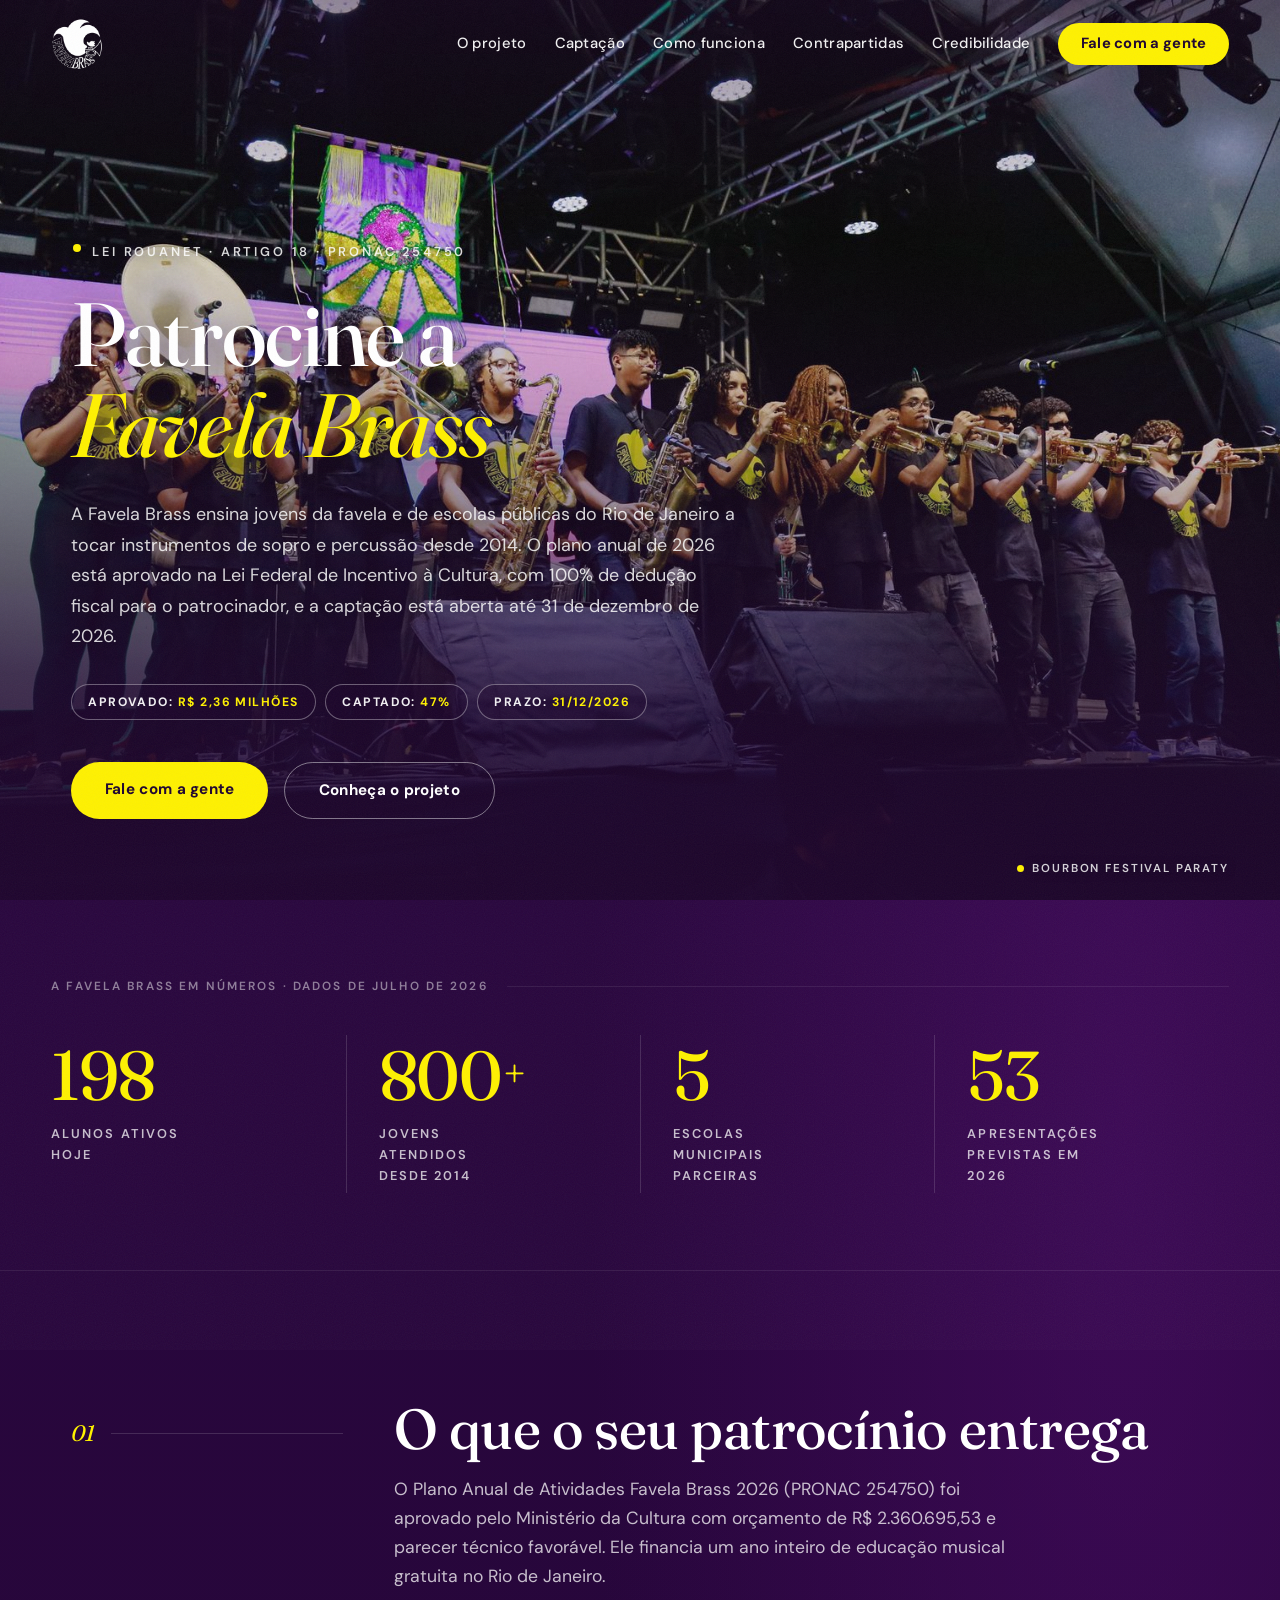
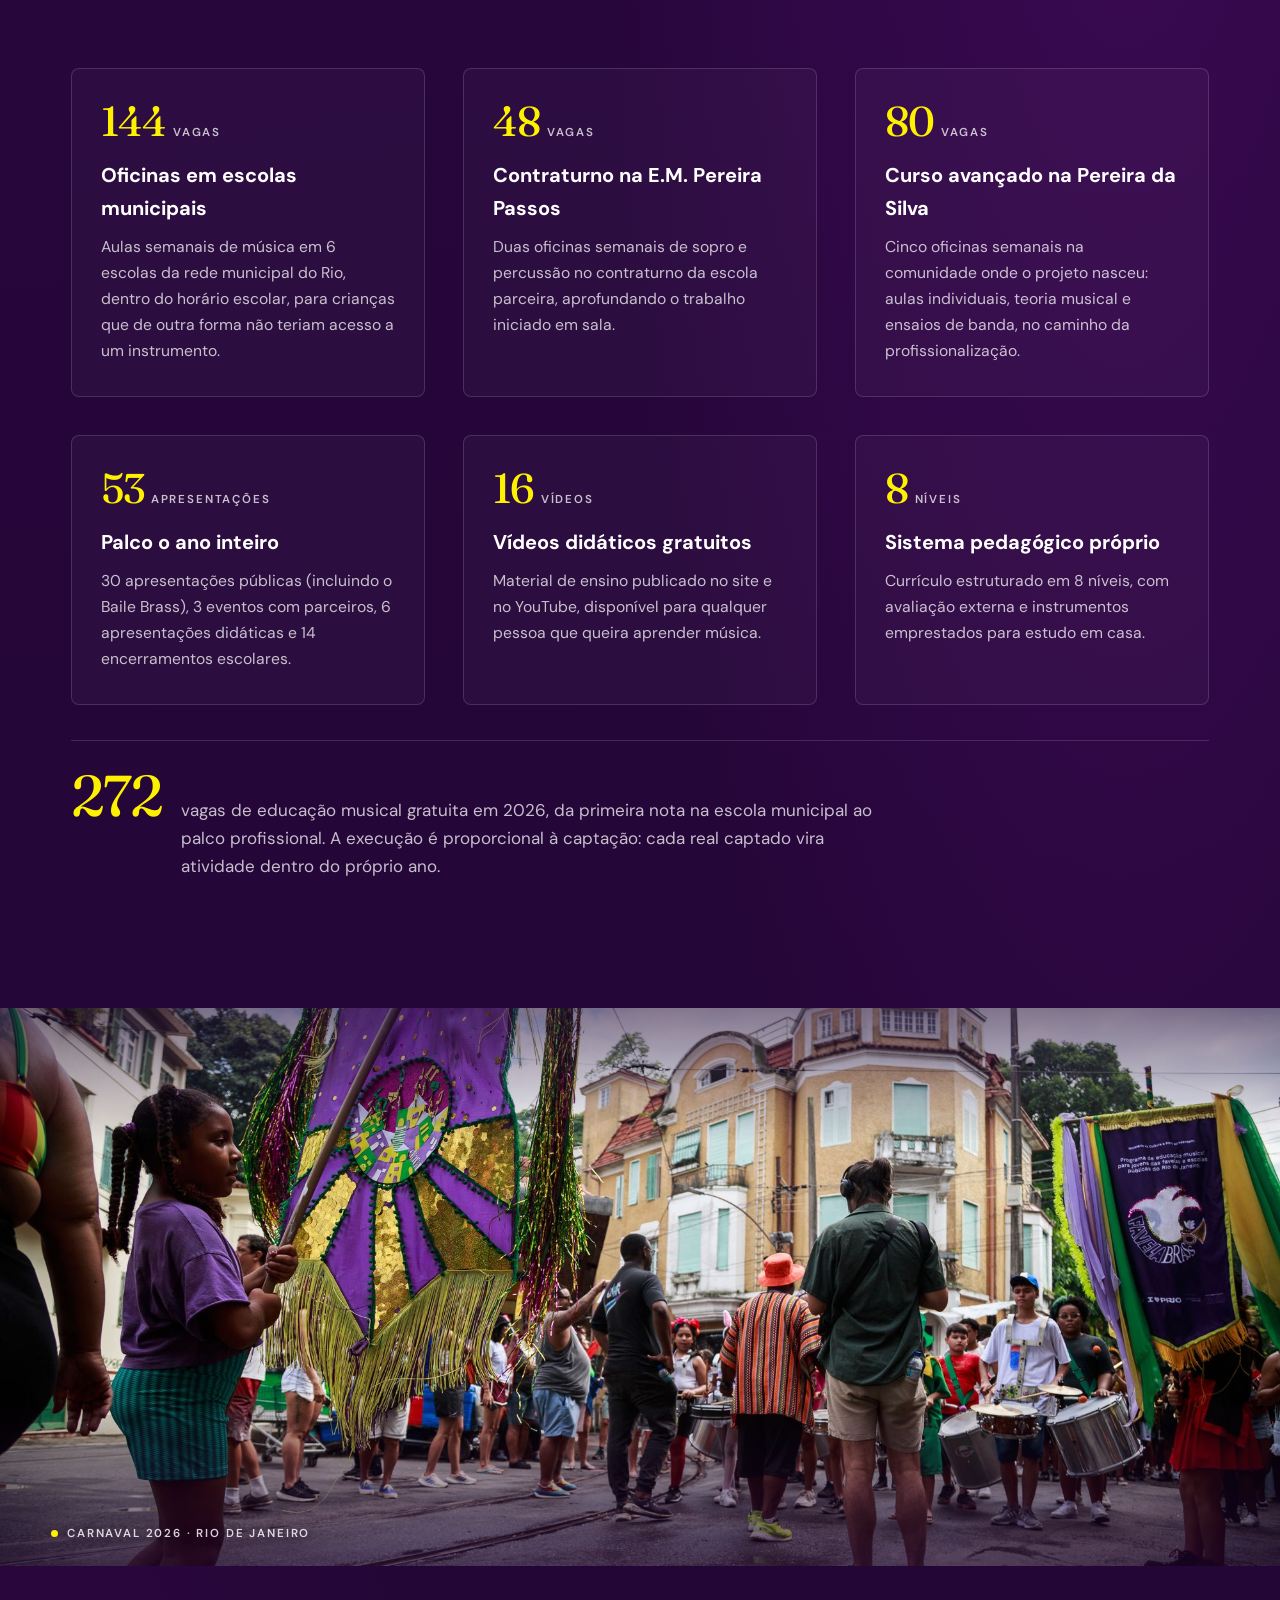
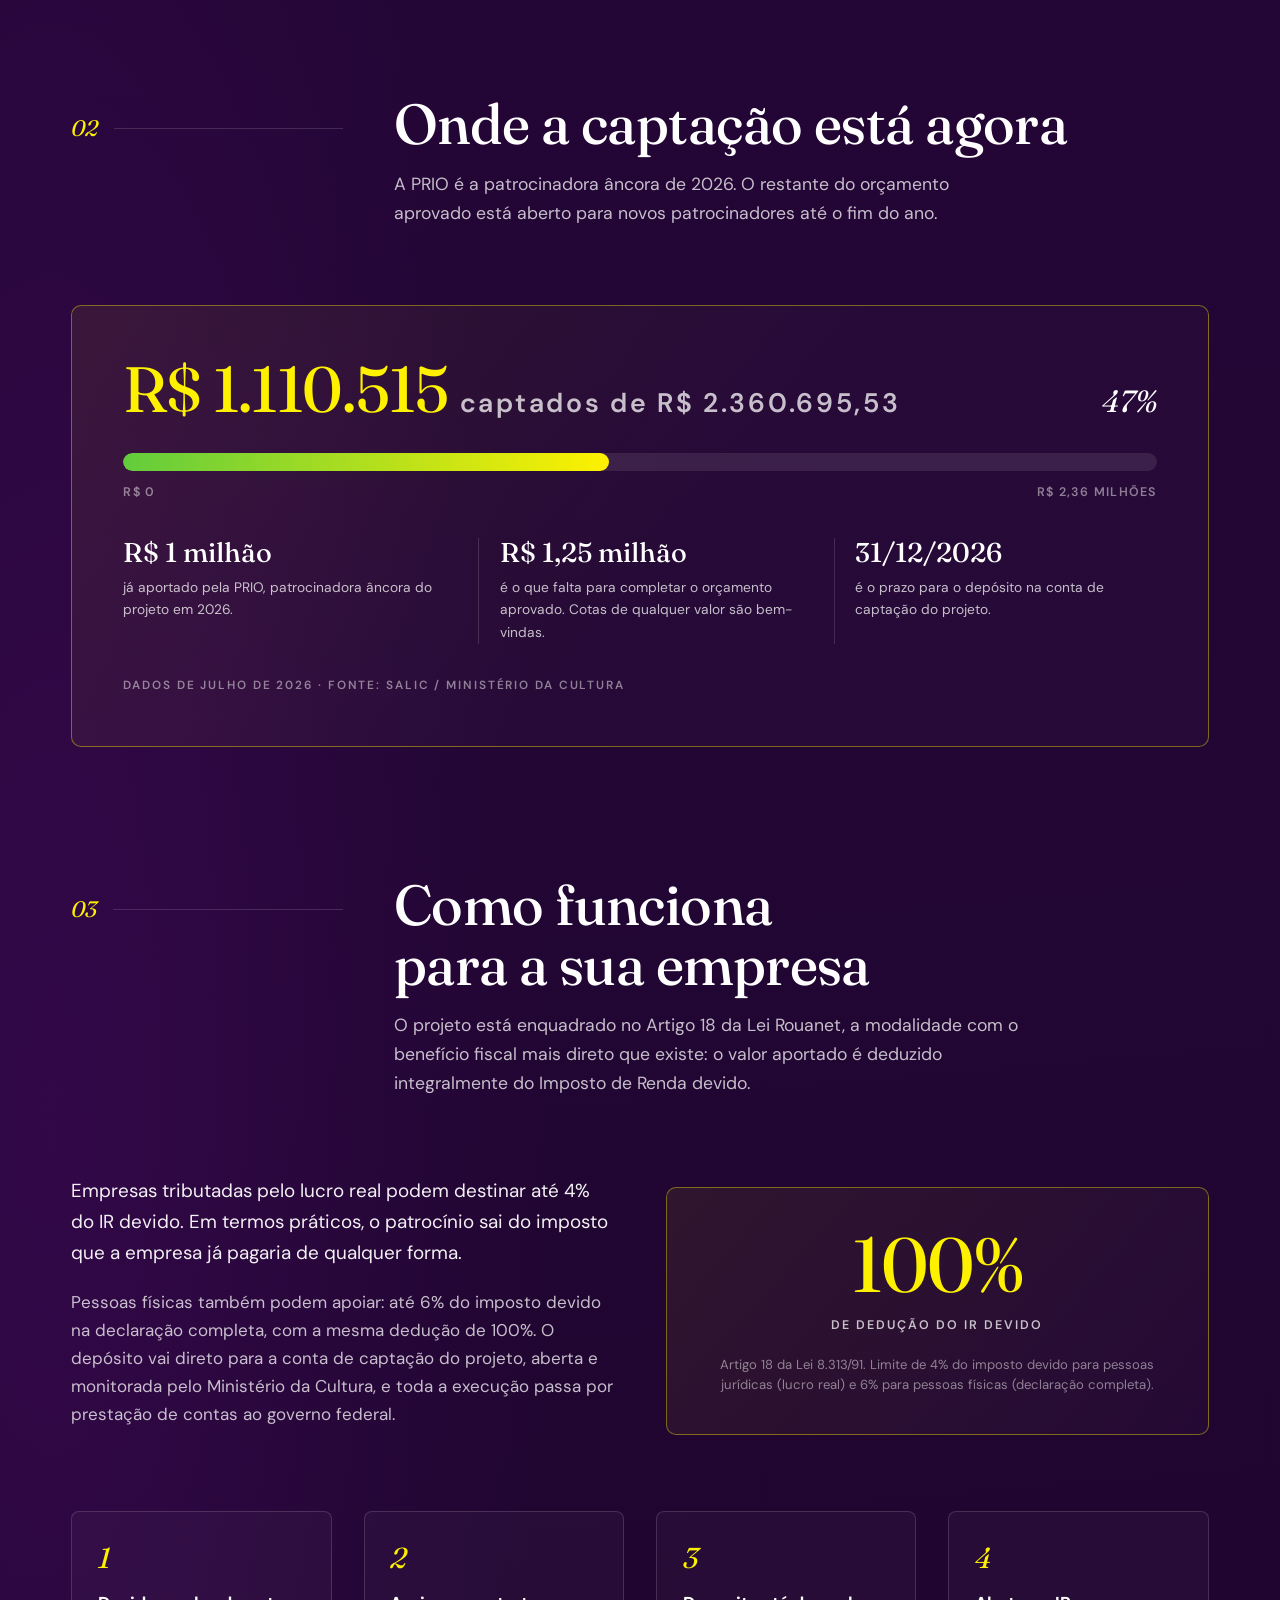
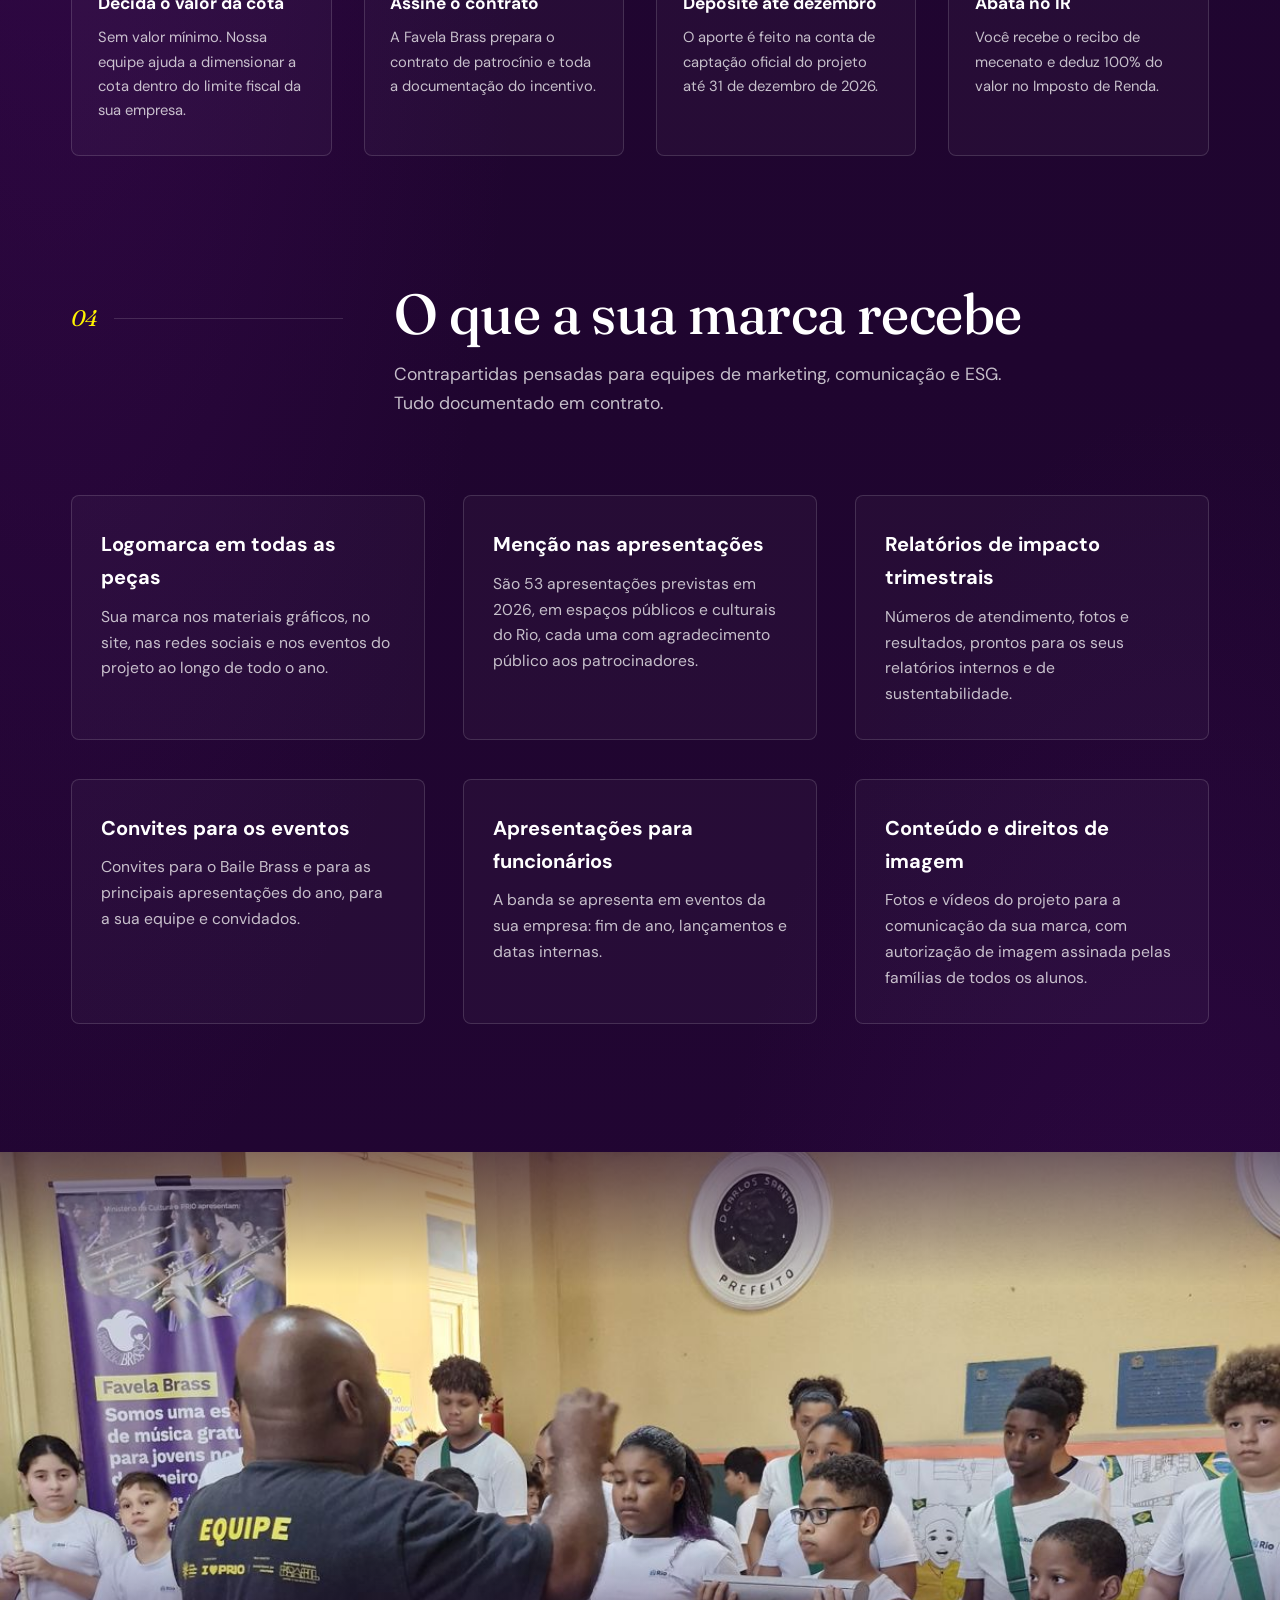
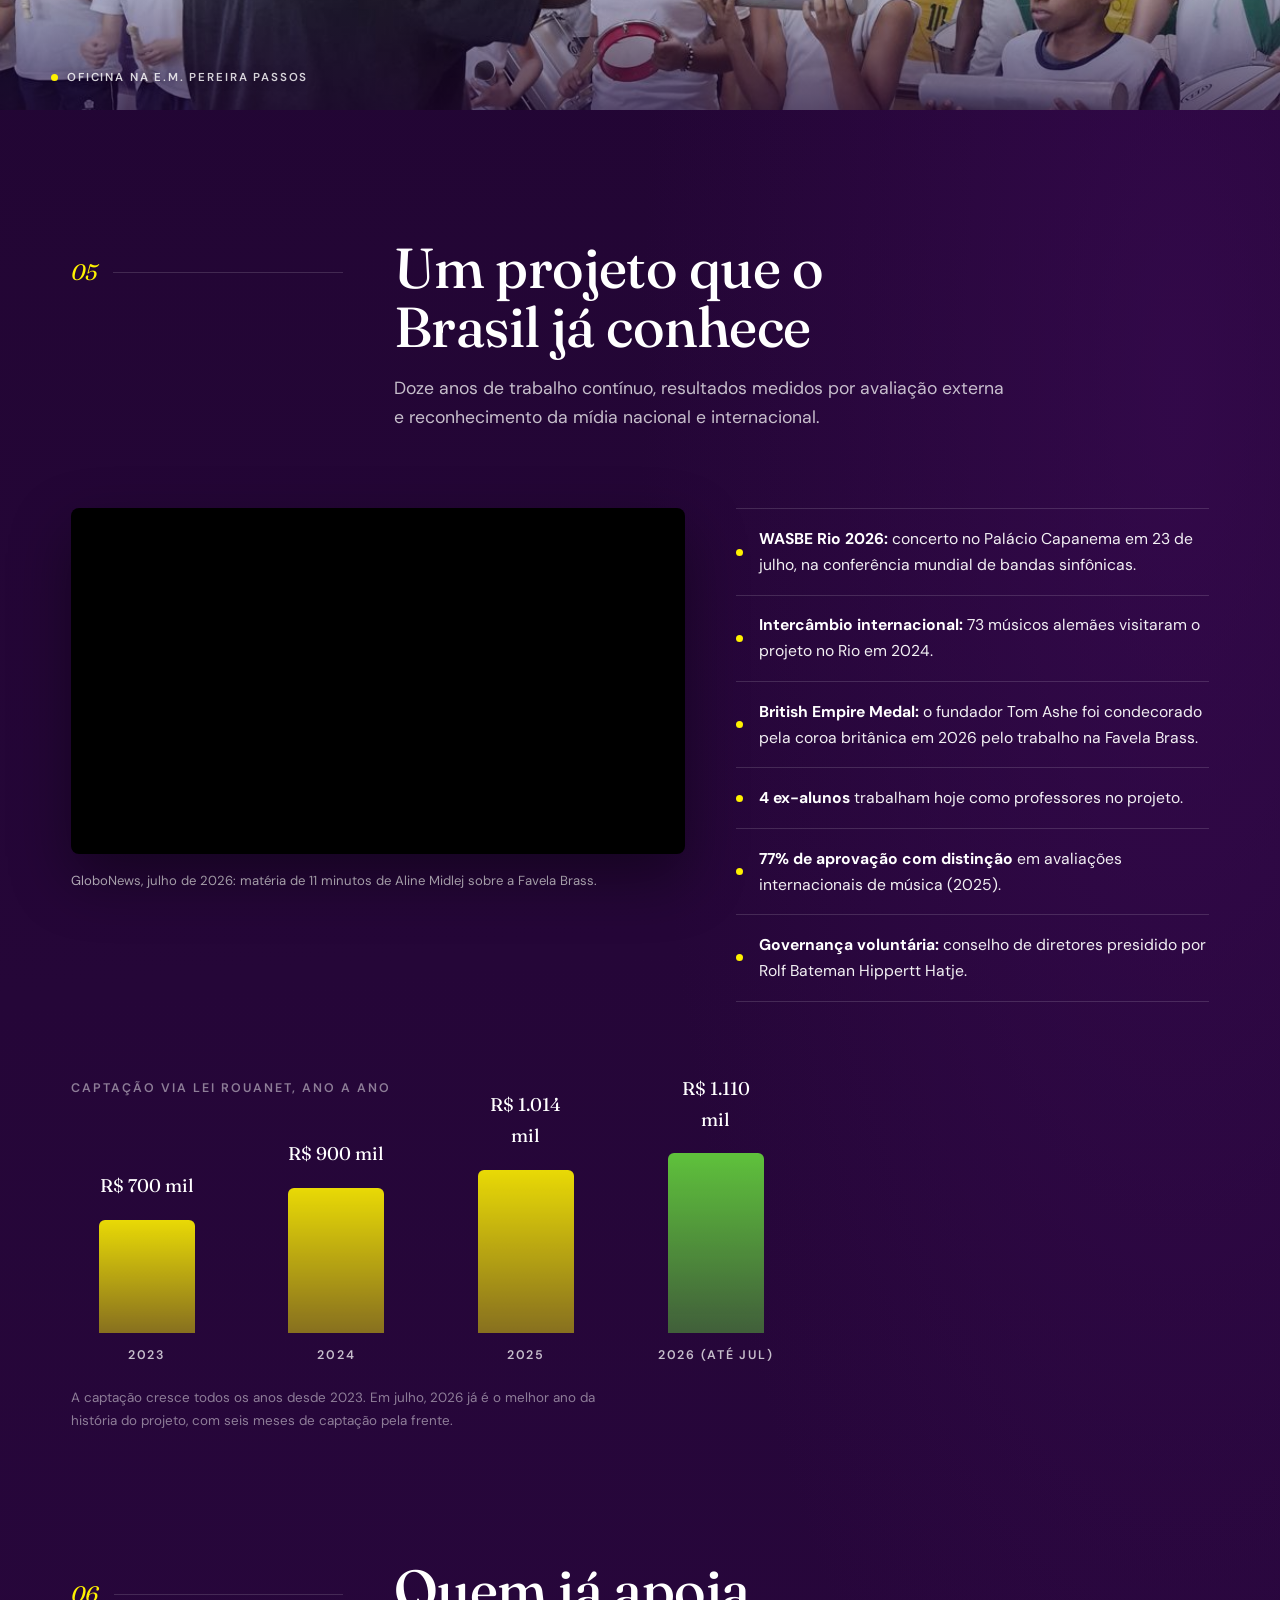
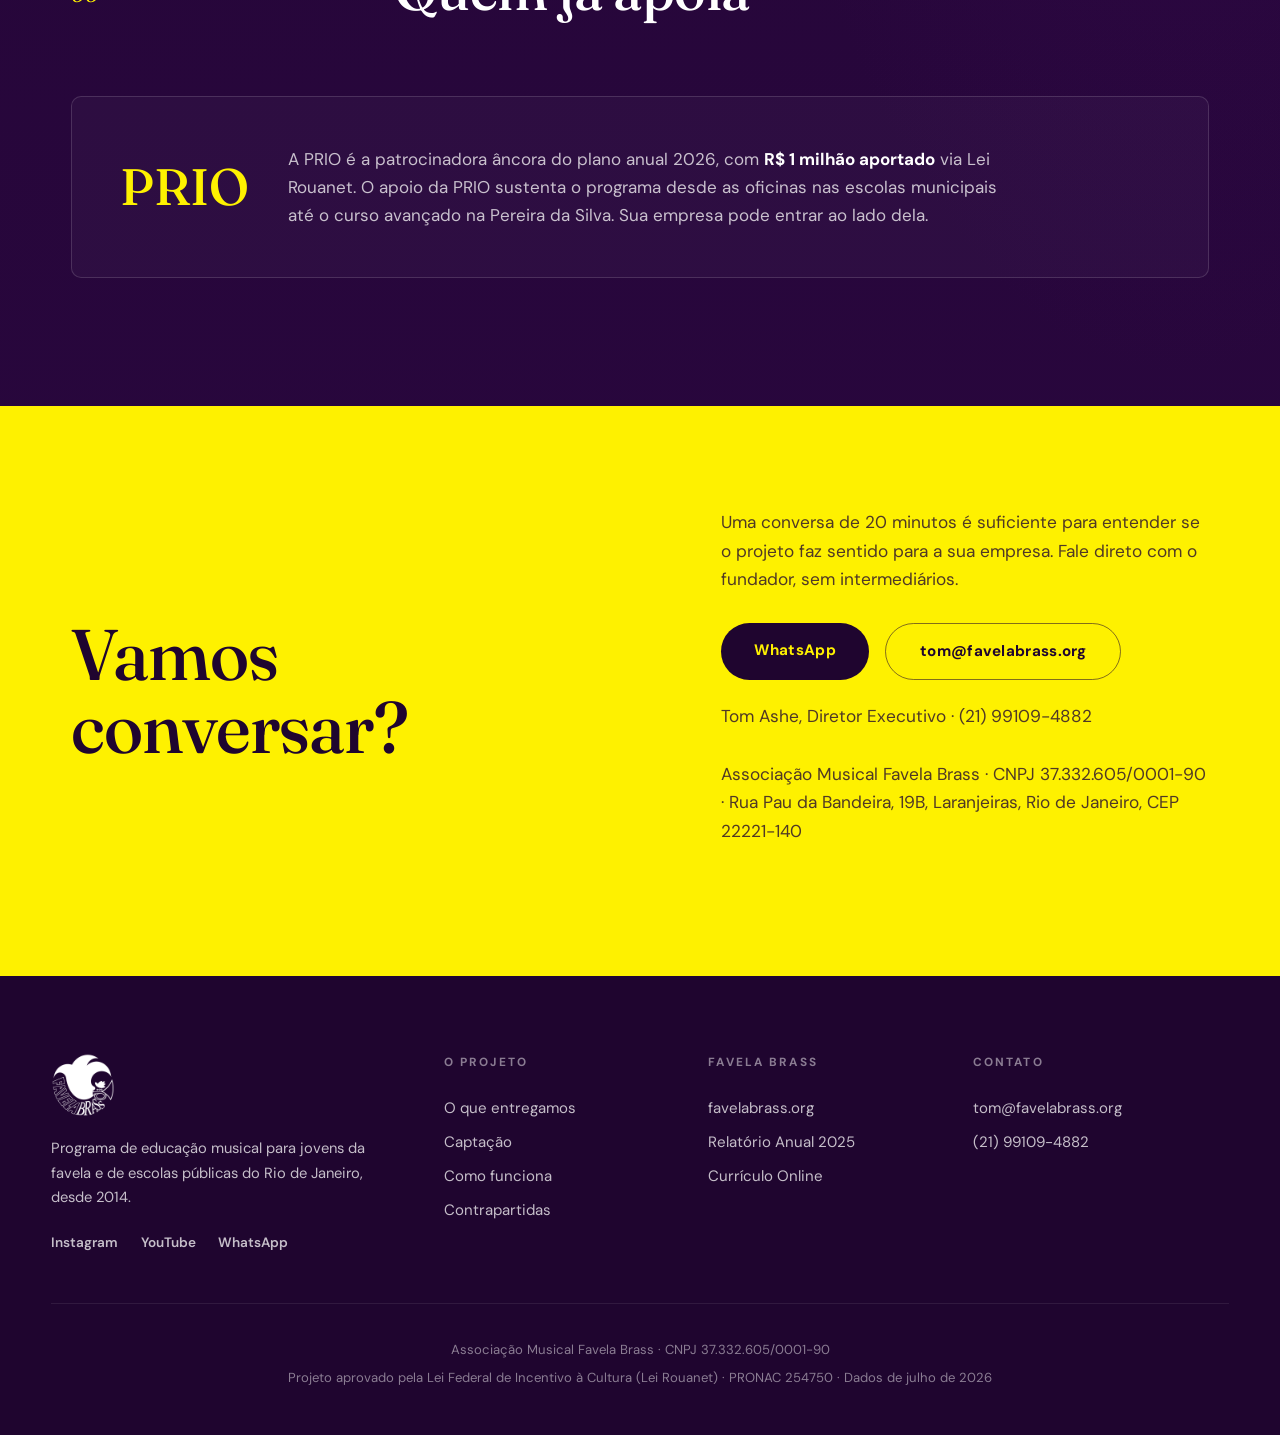
==== commit 33978001: "Park 2027 until MinC approval; 2026 is now a standalone single-page site FB does not present project" ====
--- a/2026/index.html
+++ b/2026/index.html
@@ -467,10 +467,6 @@
     <a href="#mecanismo">Como funciona</a>
     <a href="#retorno">Contrapartidas</a>
     <a href="#credibilidade">Credibilidade</a>
-    <div class="year-switch" role="group" aria-label="Ano do projeto">
-      <a href="./" class="active" aria-current="page">2026</a>
-      <a href="../2027/">2027</a>
-    </div>
     <a href="#contato" class="nav-cta">Fale com a gente</a>
   </div>
 </nav>
@@ -772,14 +768,6 @@
   </div>
 </section>
 
-<!-- ===================== CROSS-YEAR ===================== -->
-<aside class="crossyear">
-  <div class="crossyear-inner reveal">
-    <p>Planejando o orçamento de incentivo de 2027?</p>
-    <a href="../2027/" class="btn btn-ghost">Conheça a proposta 2027</a>
-  </div>
-</aside>
-
 <!-- ===================== FOOTER ===================== -->
 <footer class="footer">
   <div class="footer-grid">
@@ -797,7 +785,7 @@
       <a href="#projeto">O que entregamos</a>
       <a href="#captacao">Captação</a>
       <a href="#mecanismo">Como funciona</a>
-      <a href="../2027/">Proposta 2027</a>
+      <a href="#retorno">Contrapartidas</a>
     </div>
     <div class="footer-col">
       <h3>Favela Brass</h3>
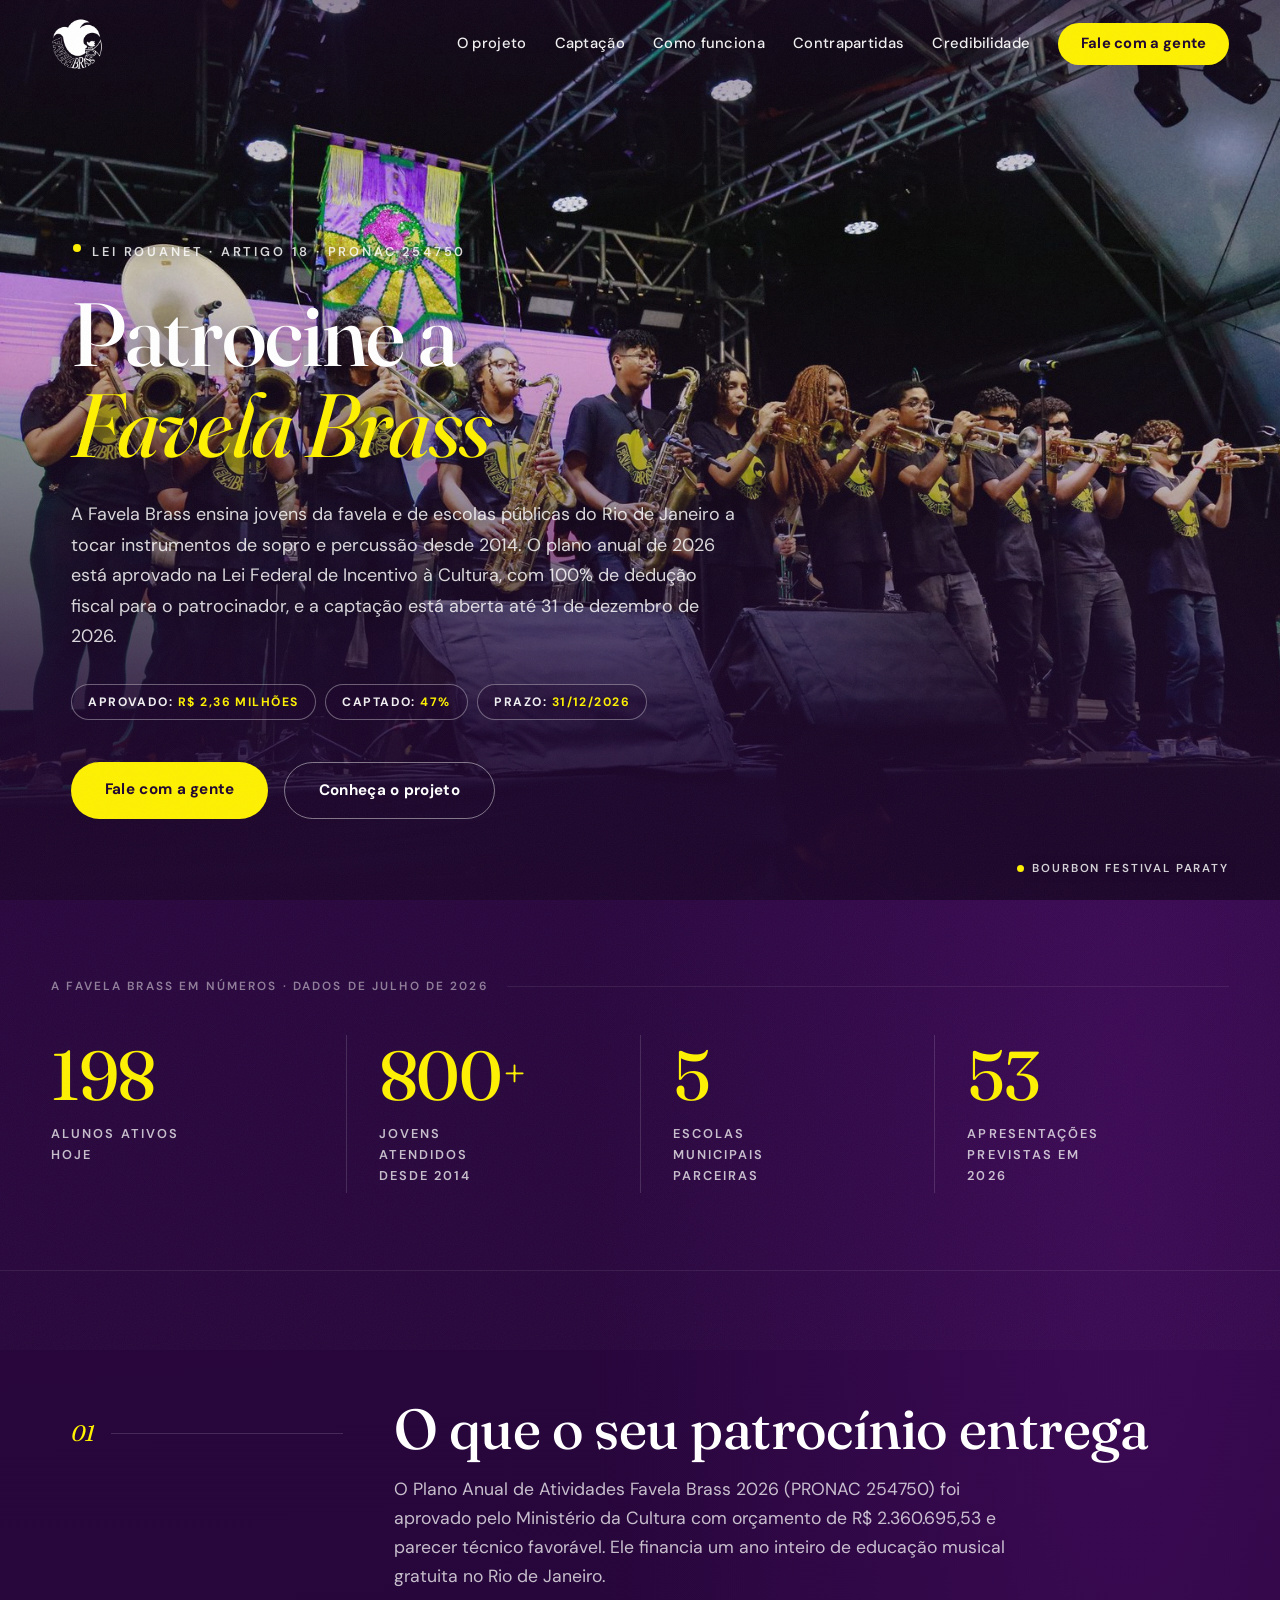
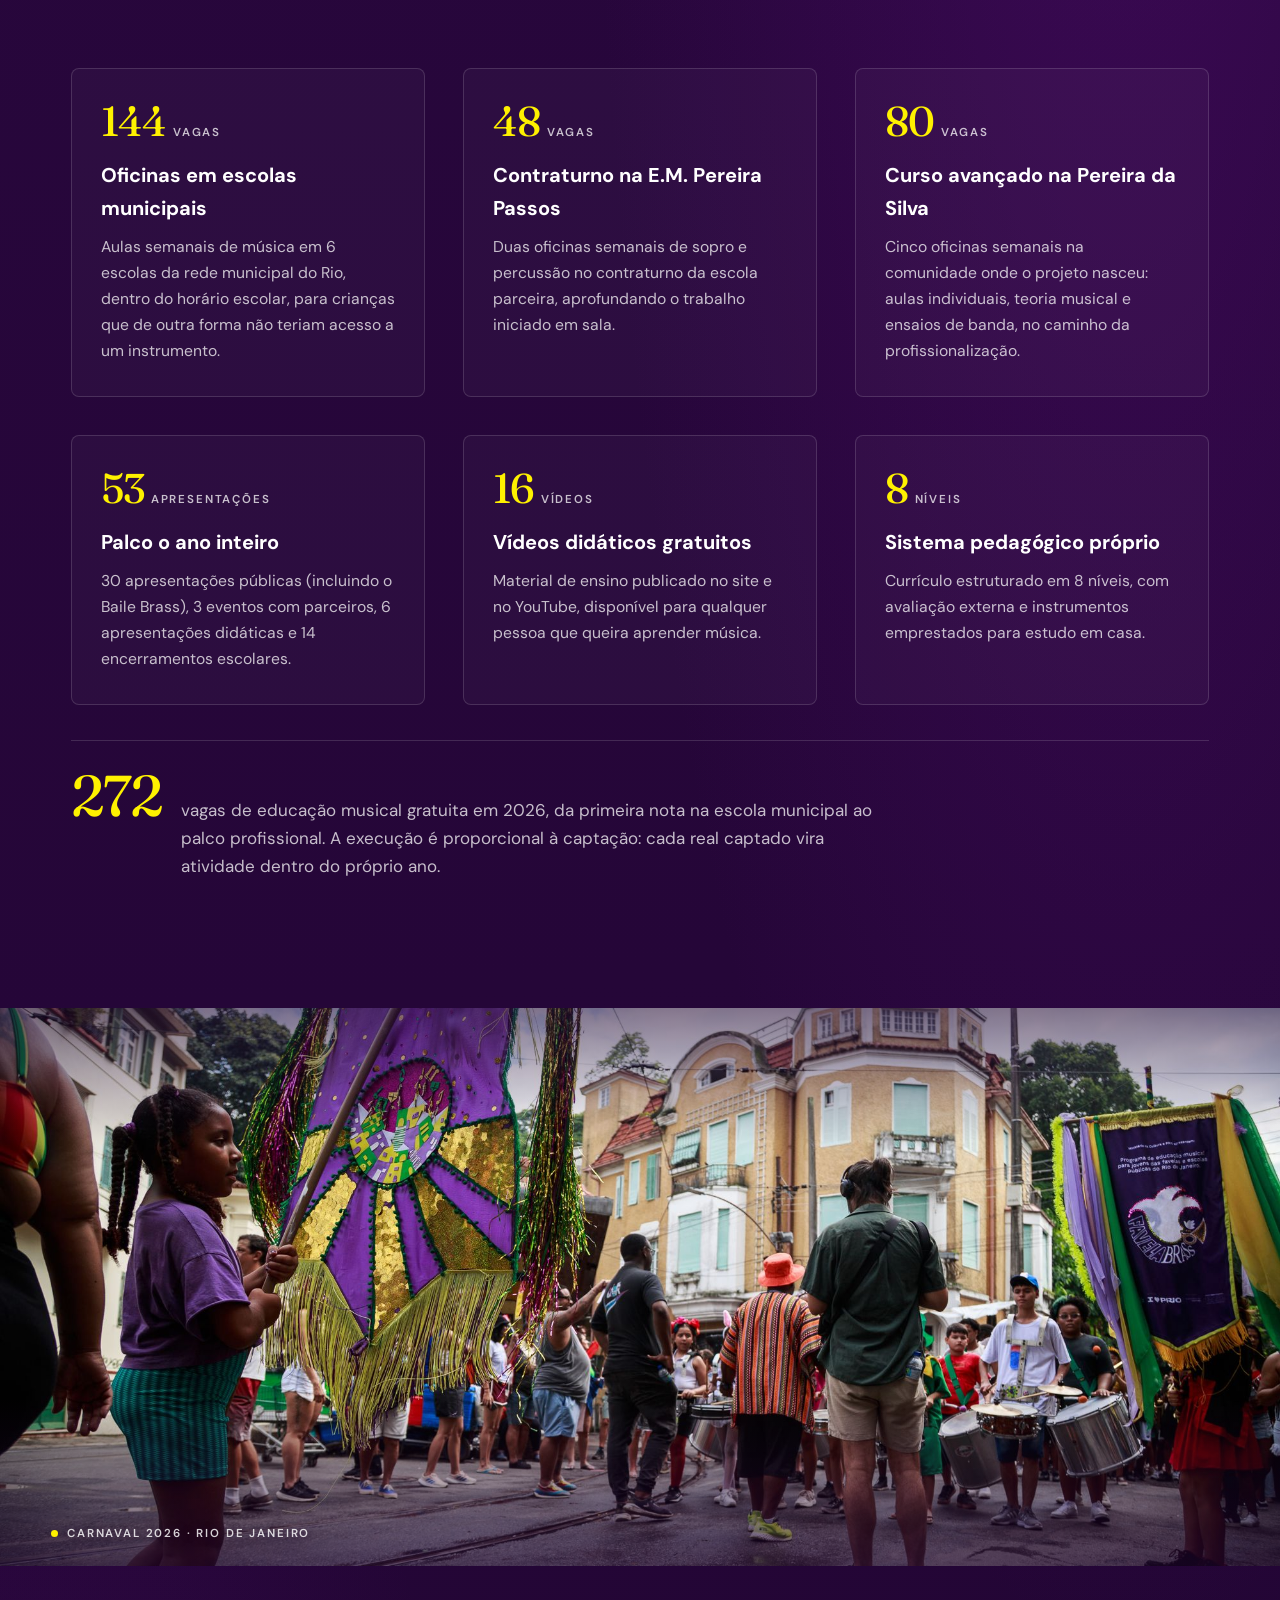
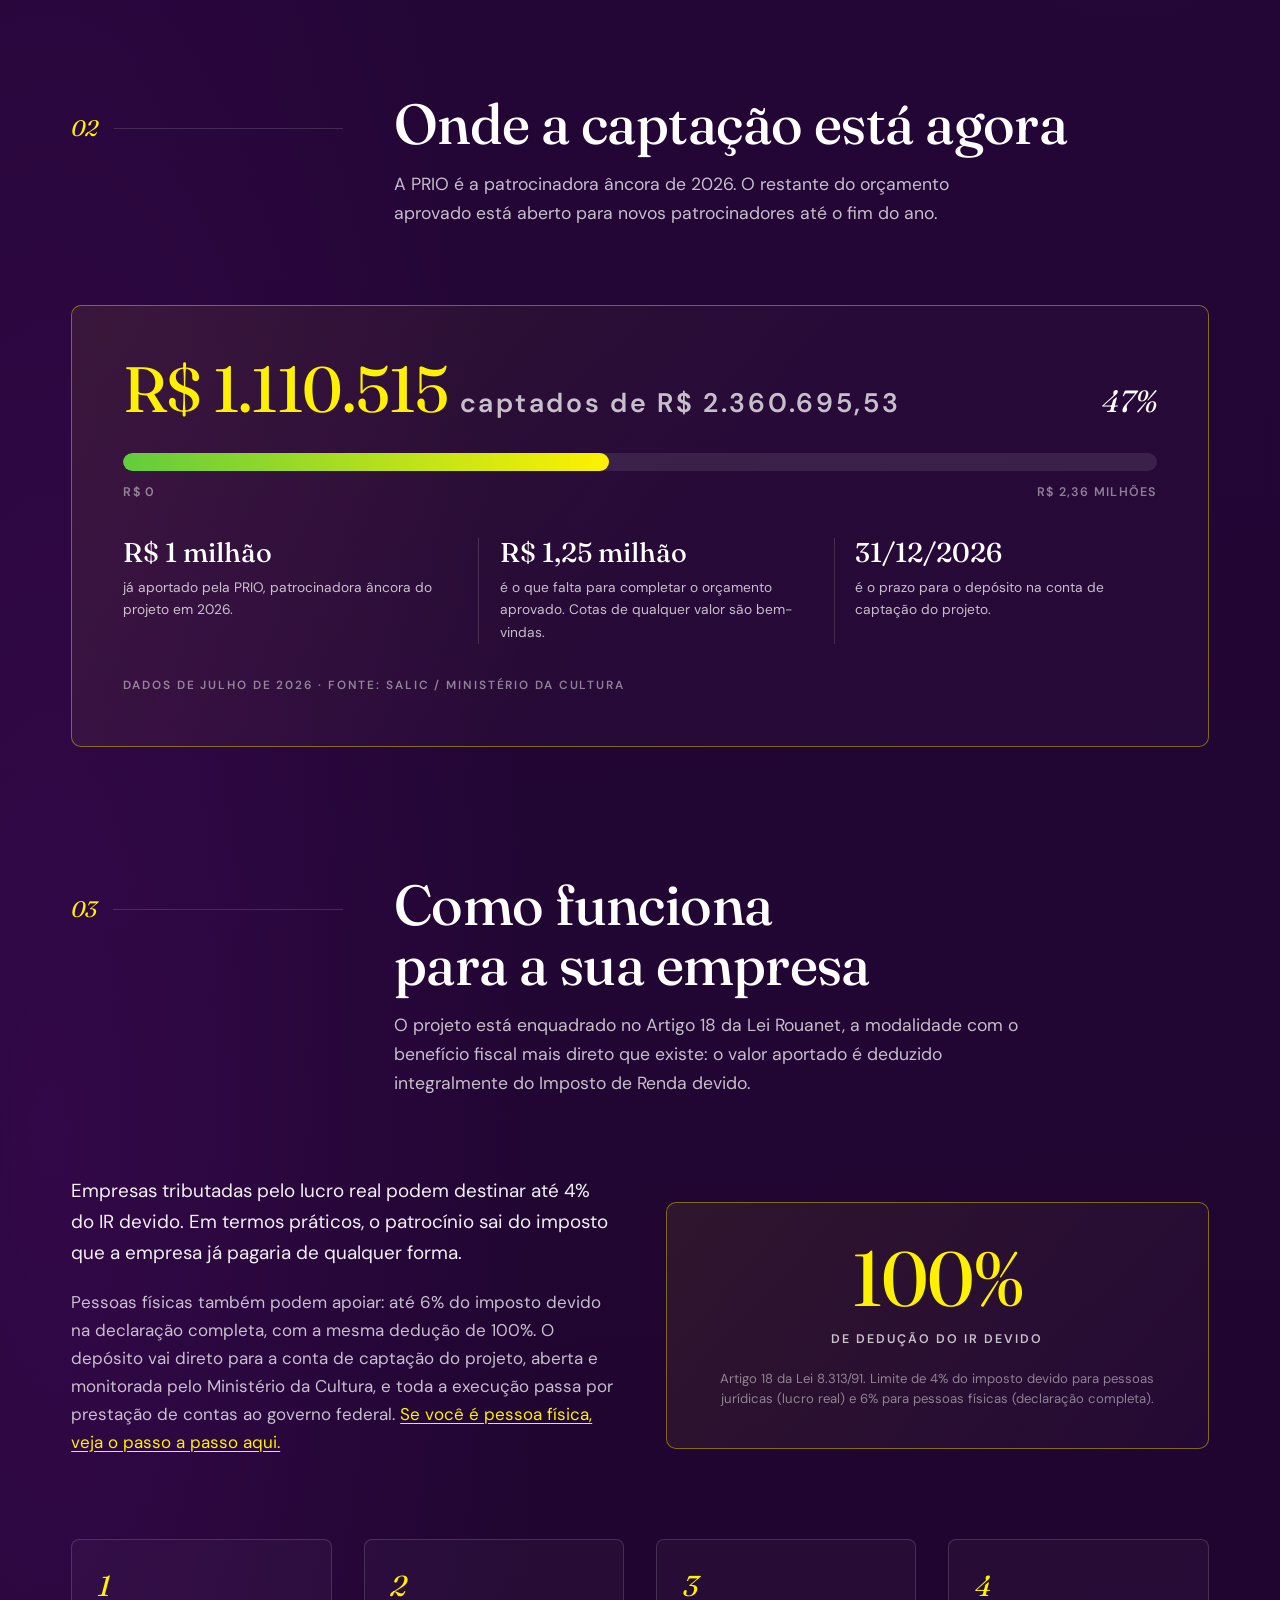
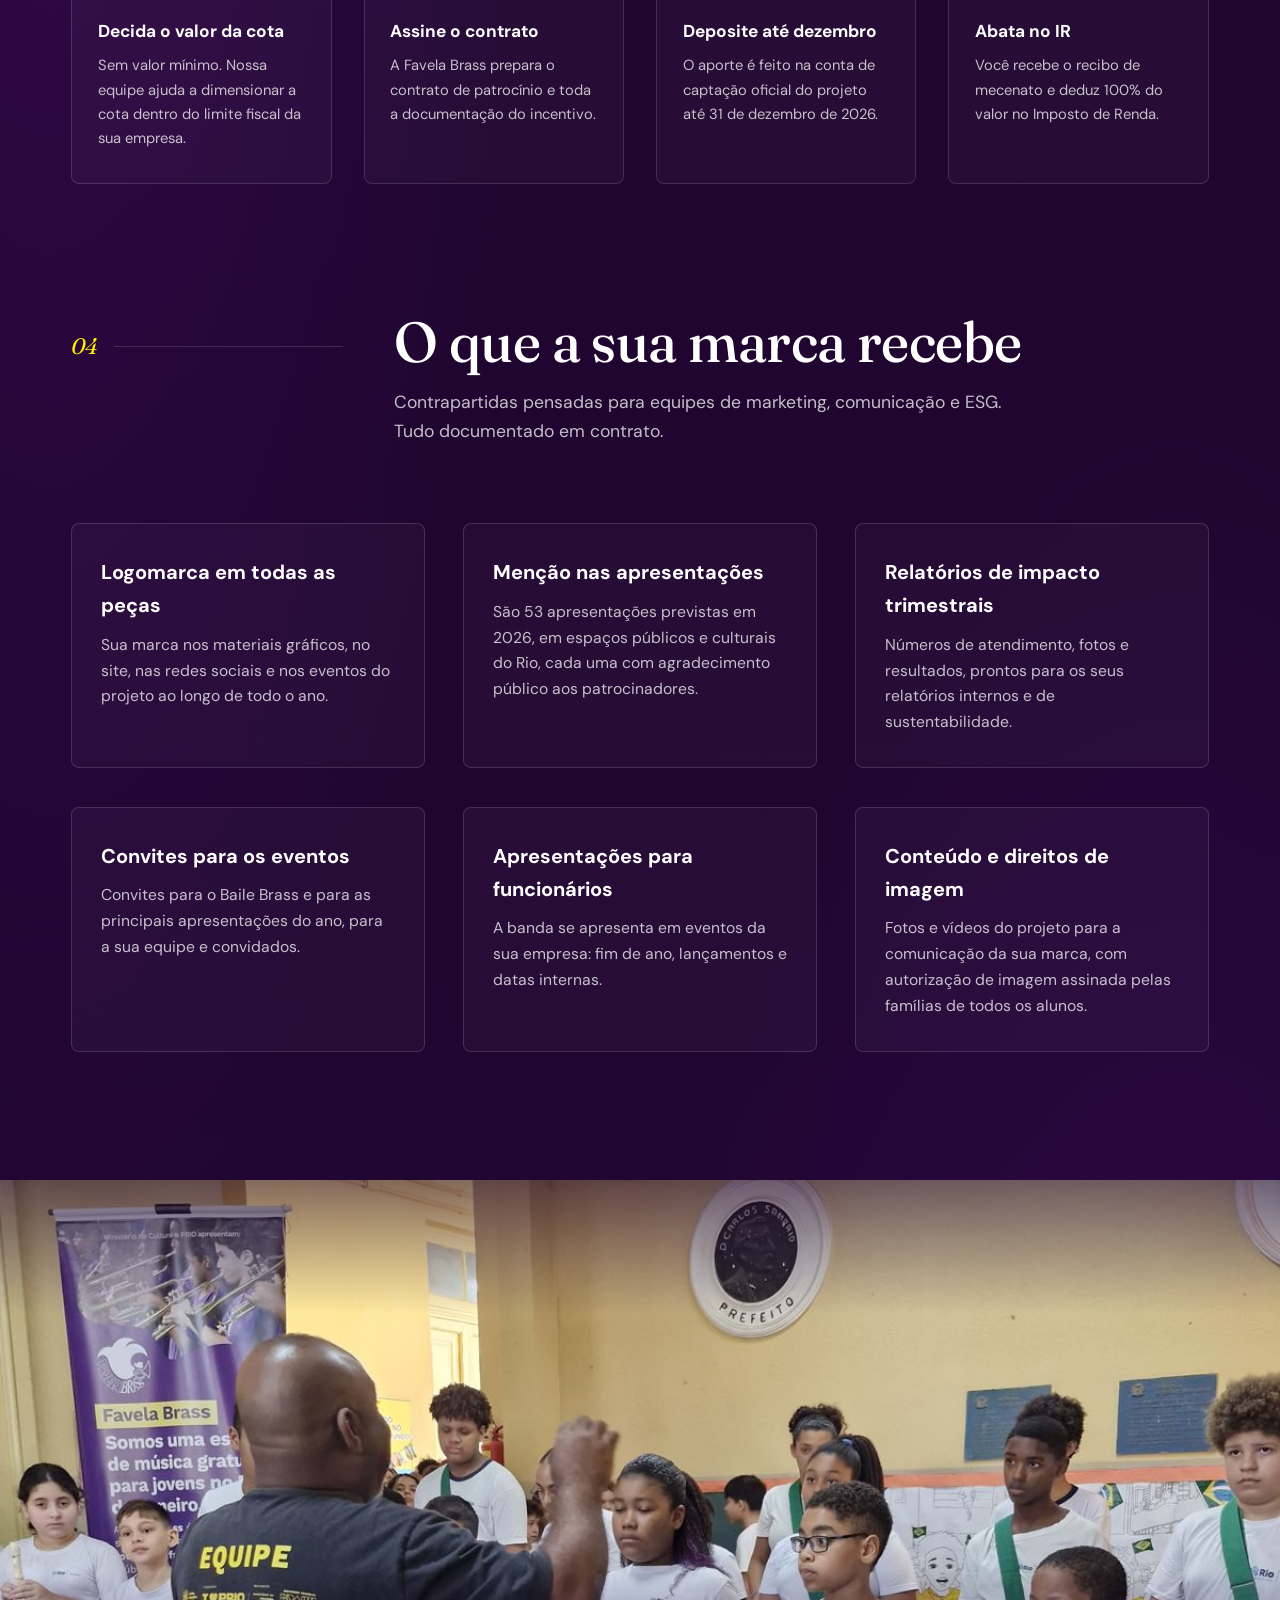
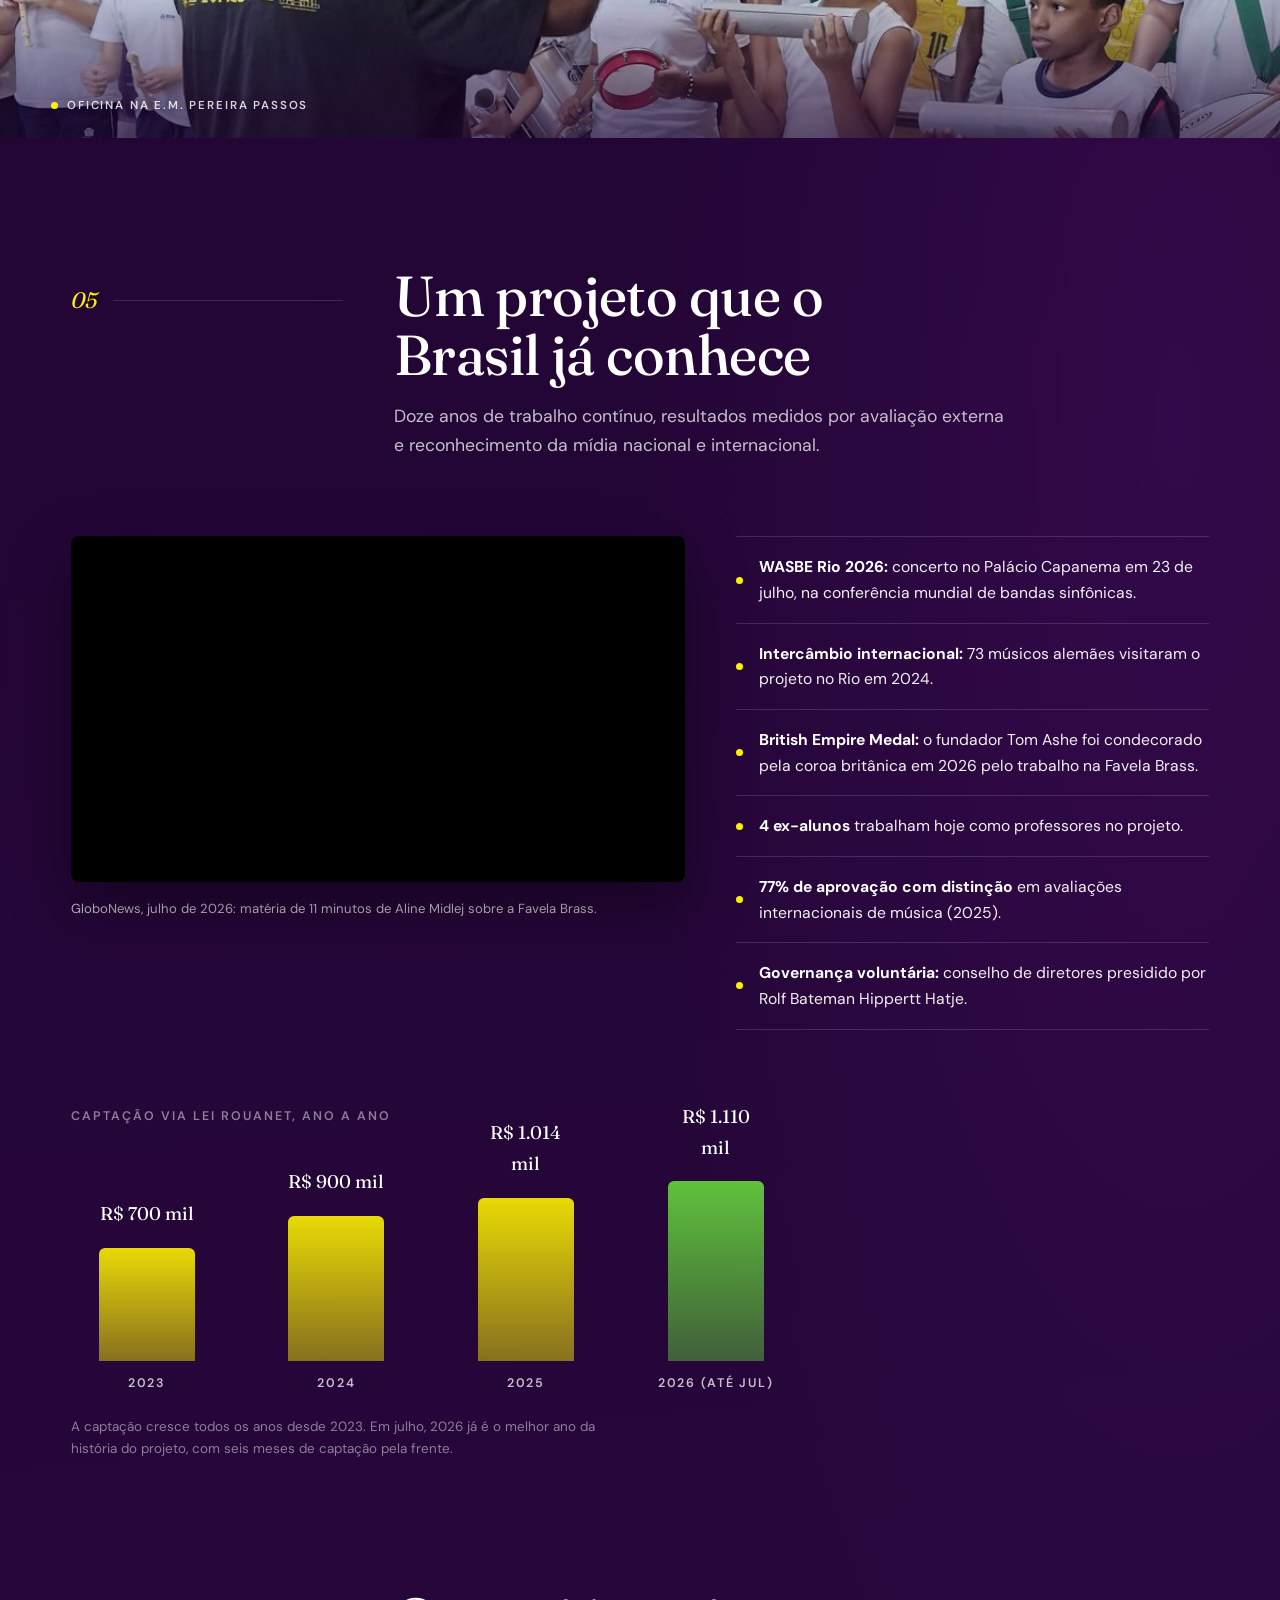
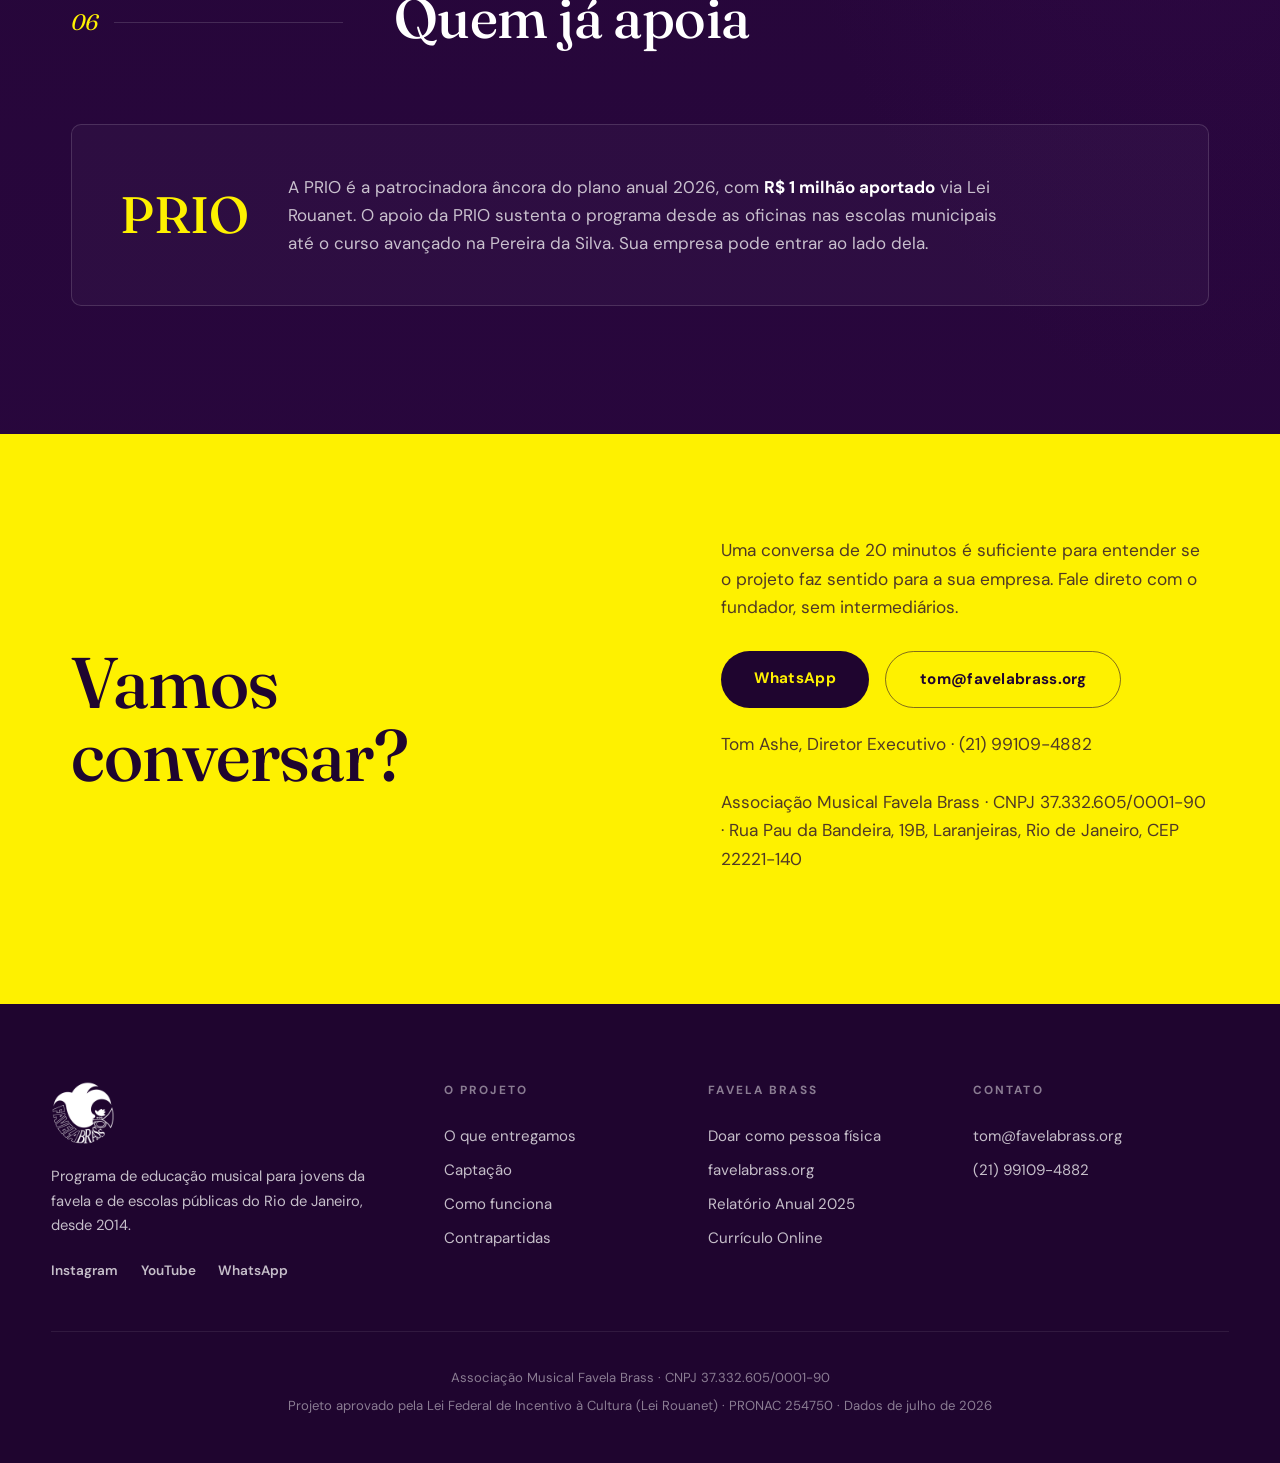
==== commit dea7b53b: "Add PF donor page (/pessoas-fisicas/), evergreen, cross-linked from 2026 Two-path model (incentivada" ====
--- a/2026/index.html
+++ b/2026/index.html
@@ -612,7 +612,7 @@
   <div class="mecanismo-head reveal">
     <div class="prose">
       <p class="lead">Empresas tributadas pelo lucro real podem destinar até 4% do IR devido. Em termos práticos, o patrocínio sai do imposto que a empresa já pagaria de qualquer forma.</p>
-      <p>Pessoas físicas também podem apoiar: até 6% do imposto devido na declaração completa, com a mesma dedução de 100%. O depósito vai direto para a conta de captação do projeto, aberta e monitorada pelo Ministério da Cultura, e toda a execução passa por prestação de contas ao governo federal.</p>
+      <p>Pessoas físicas também podem apoiar: até 6% do imposto devido na declaração completa, com a mesma dedução de 100%. O depósito vai direto para a conta de captação do projeto, aberta e monitorada pelo Ministério da Cultura, e toda a execução passa por prestação de contas ao governo federal. <a href="../pessoas-fisicas/" style="color: var(--yellow); text-decoration: underline; text-underline-offset: 3px;">Se você é pessoa física, veja o passo a passo aqui.</a></p>
     </div>
     <div class="mec-deduction">
       <span class="rc-deduction">100%</span>
@@ -789,6 +789,7 @@
     </div>
     <div class="footer-col">
       <h3>Favela Brass</h3>
+      <a href="../pessoas-fisicas/">Doar como pessoa física</a>
       <a href="https://favelabrass.org" target="_blank" rel="noopener">favelabrass.org</a>
       <a href="https://favelabrass.org/relatorio-2025/" target="_blank" rel="noopener">Relatório Anual 2025</a>
       <a href="https://curriculo.favelabrass.org" target="_blank" rel="noopener">Currículo Online</a>
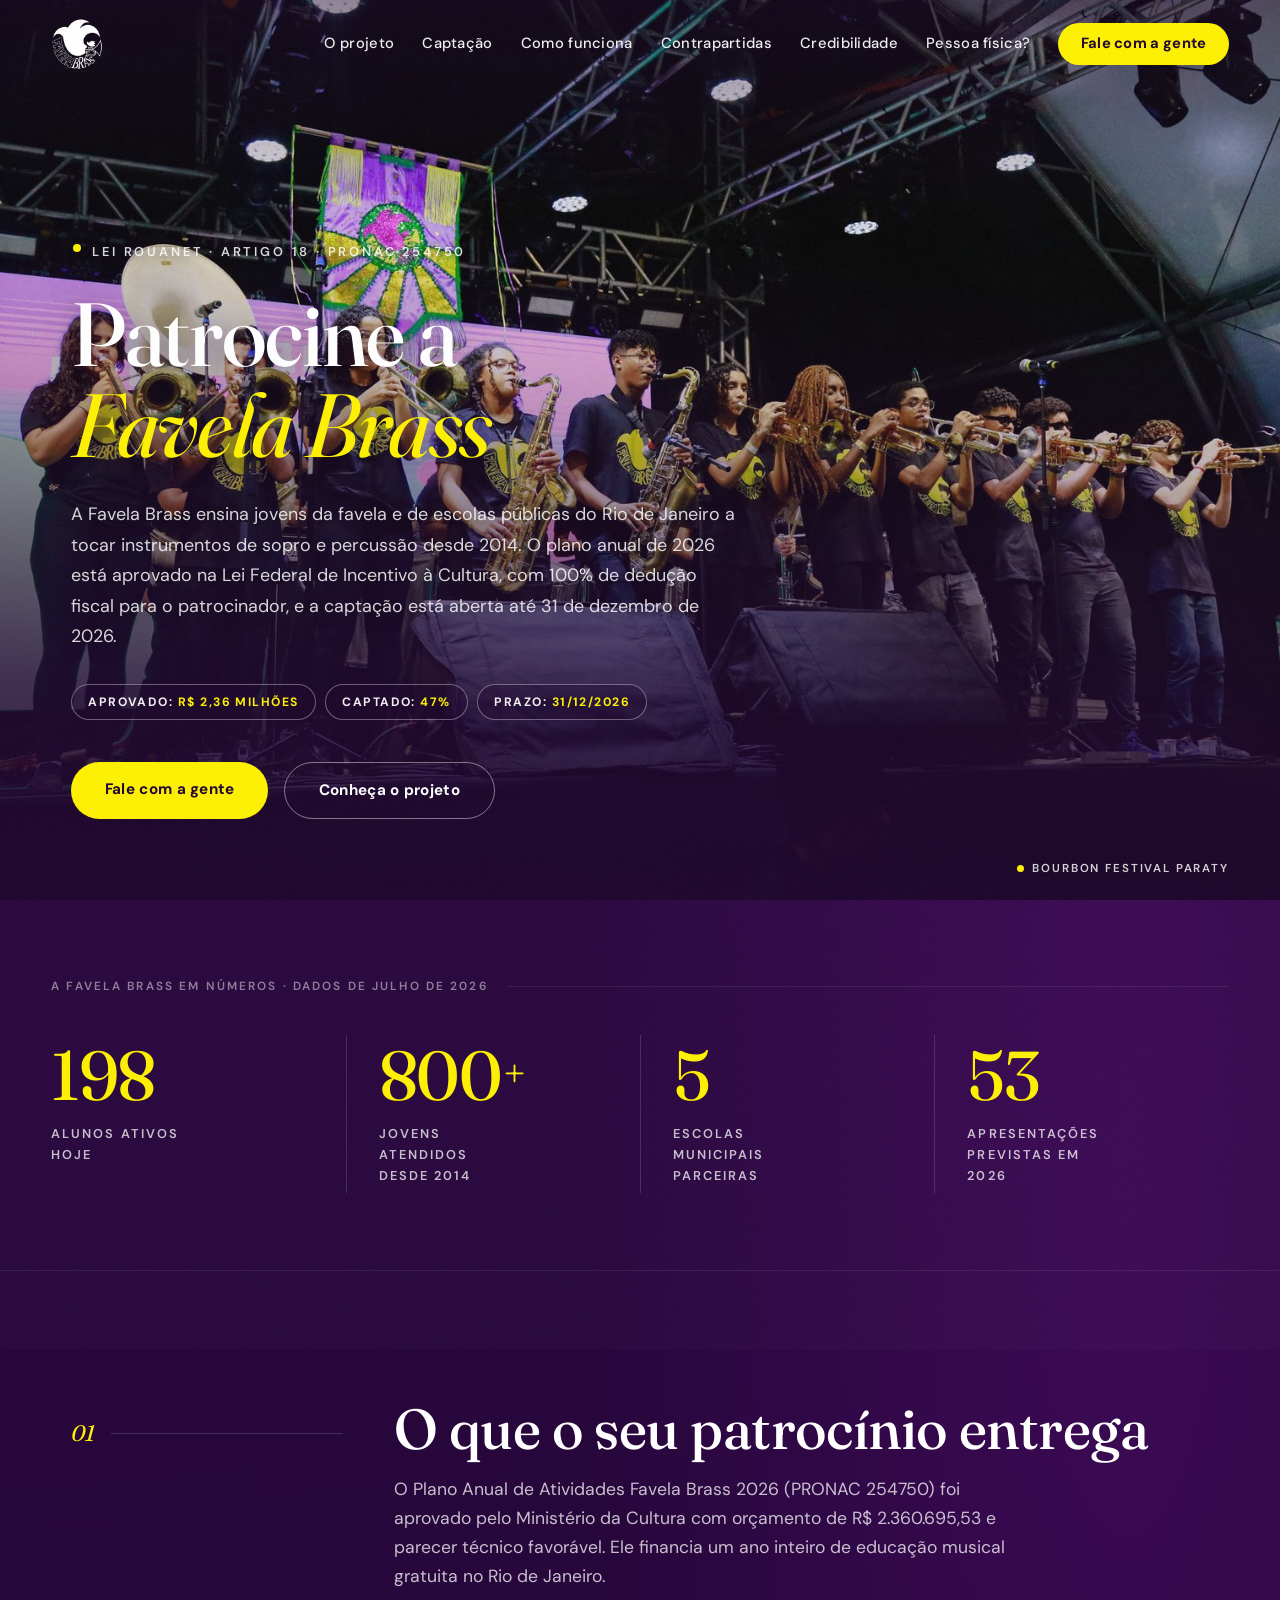
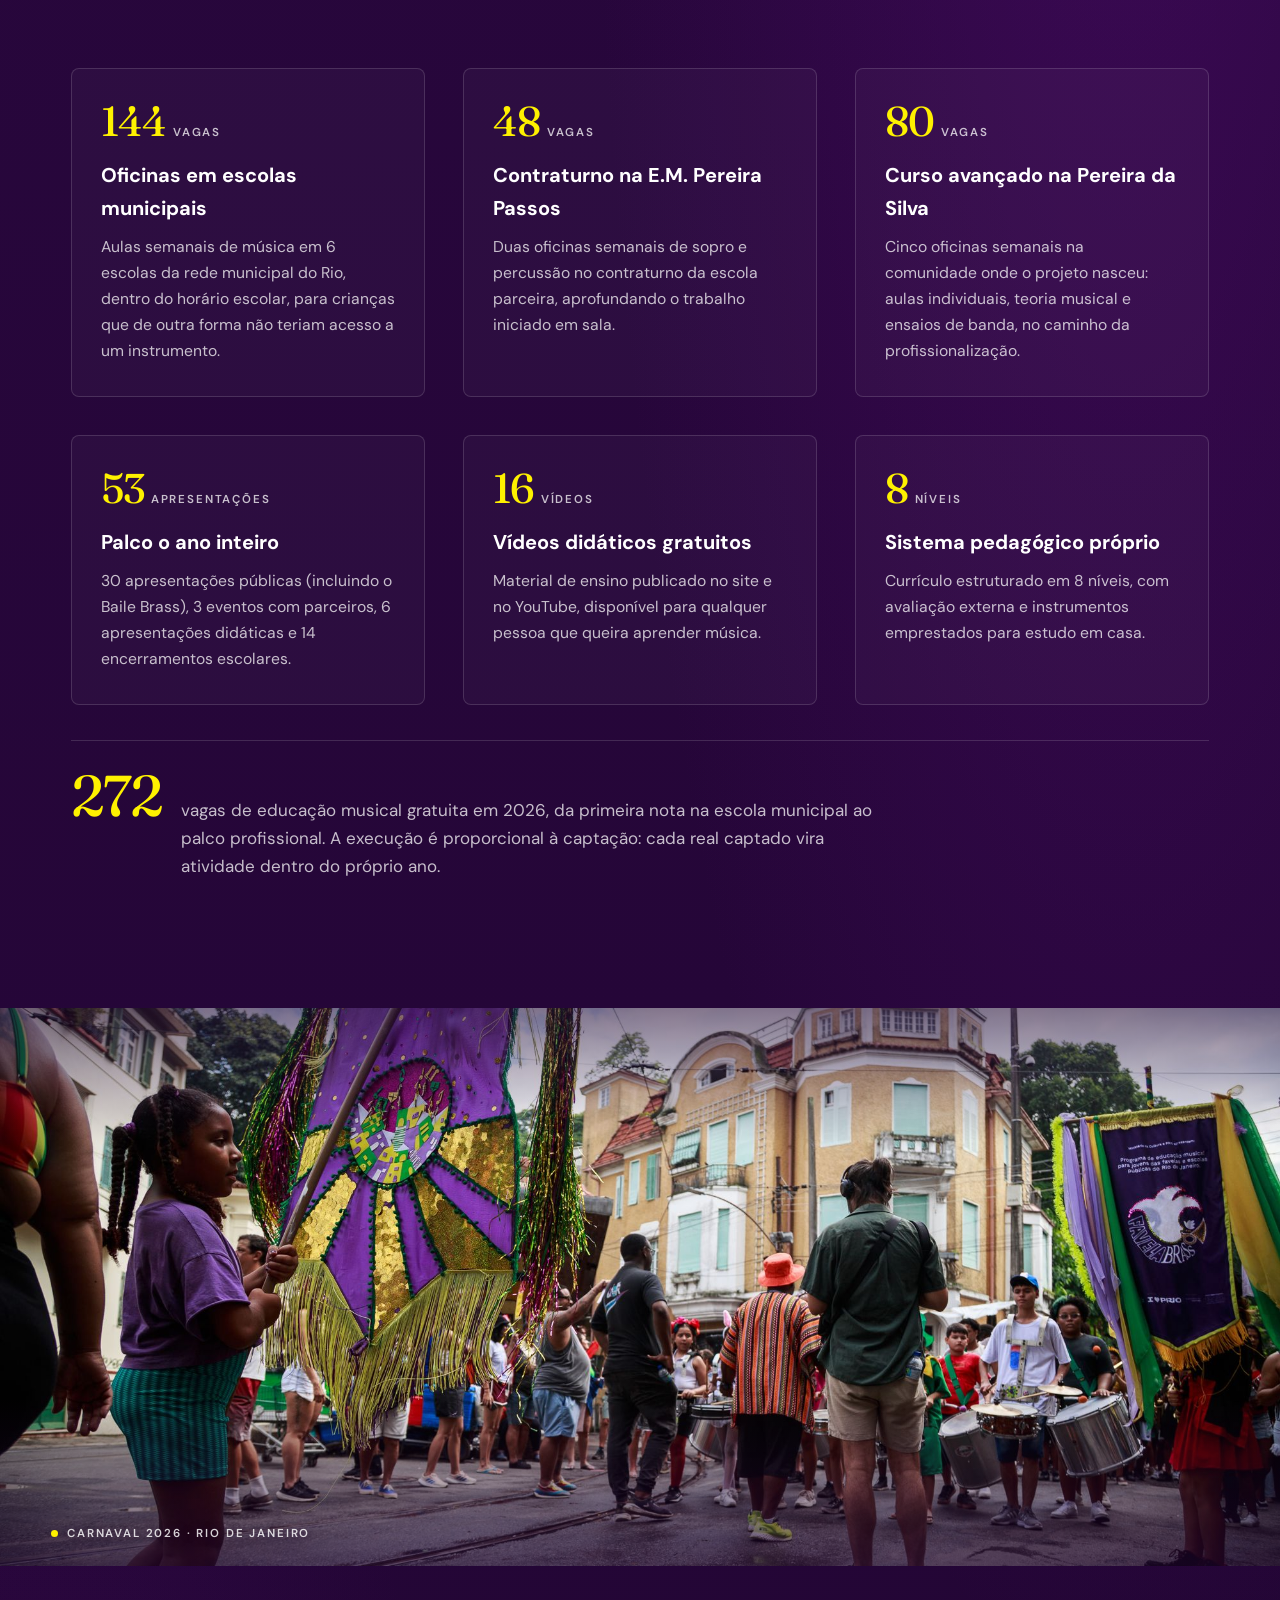
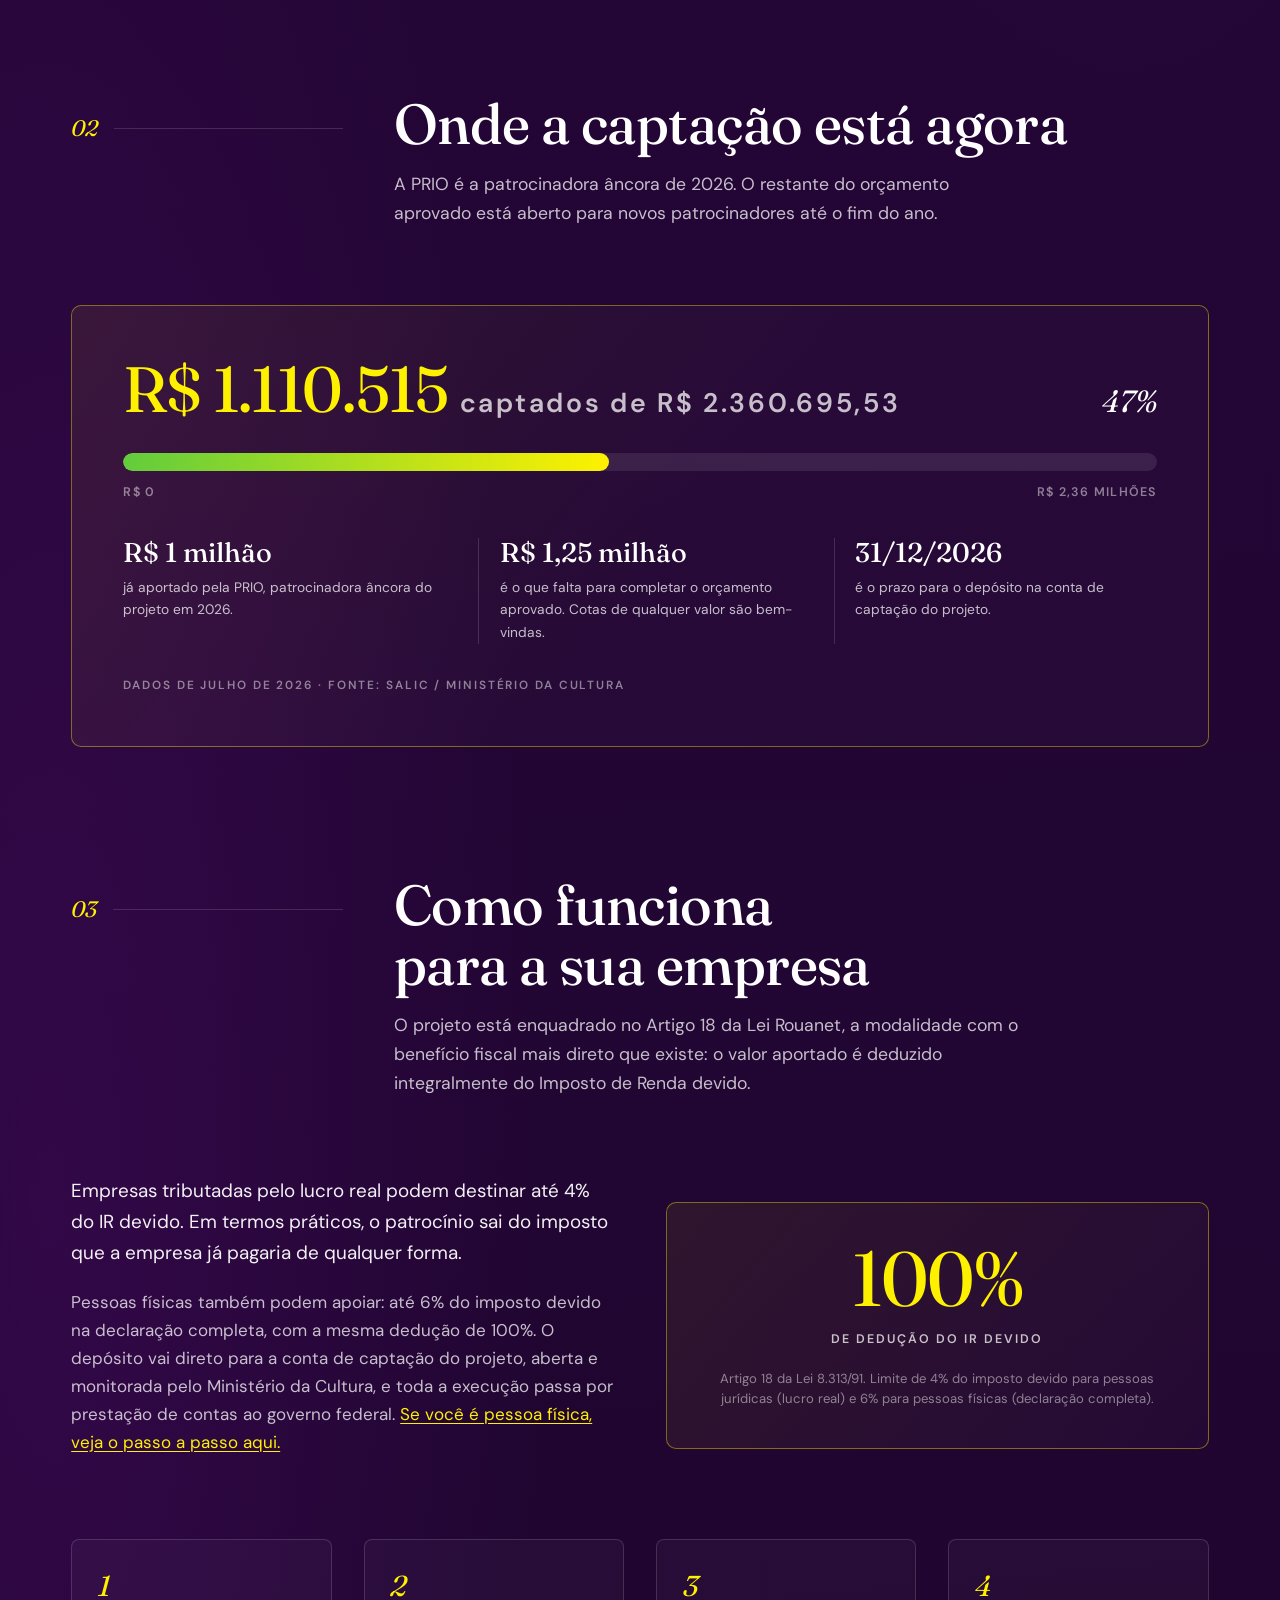
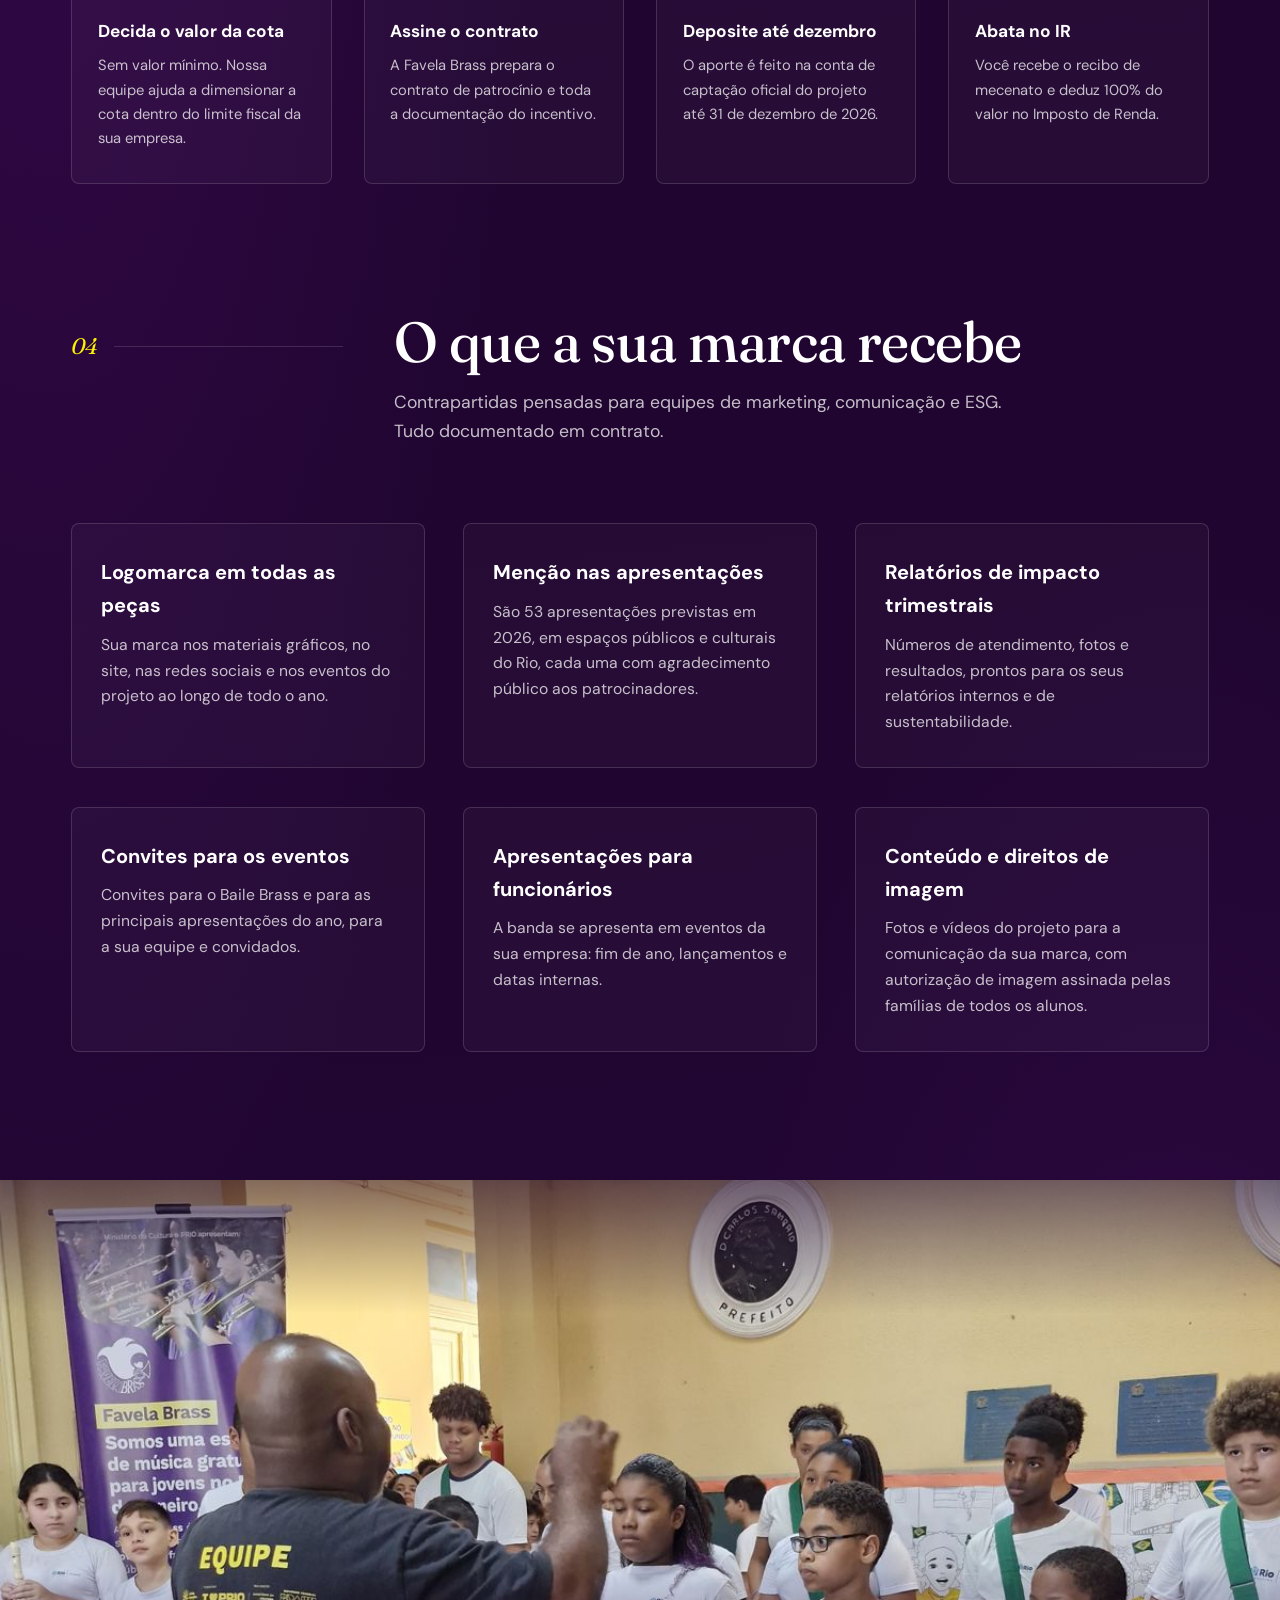
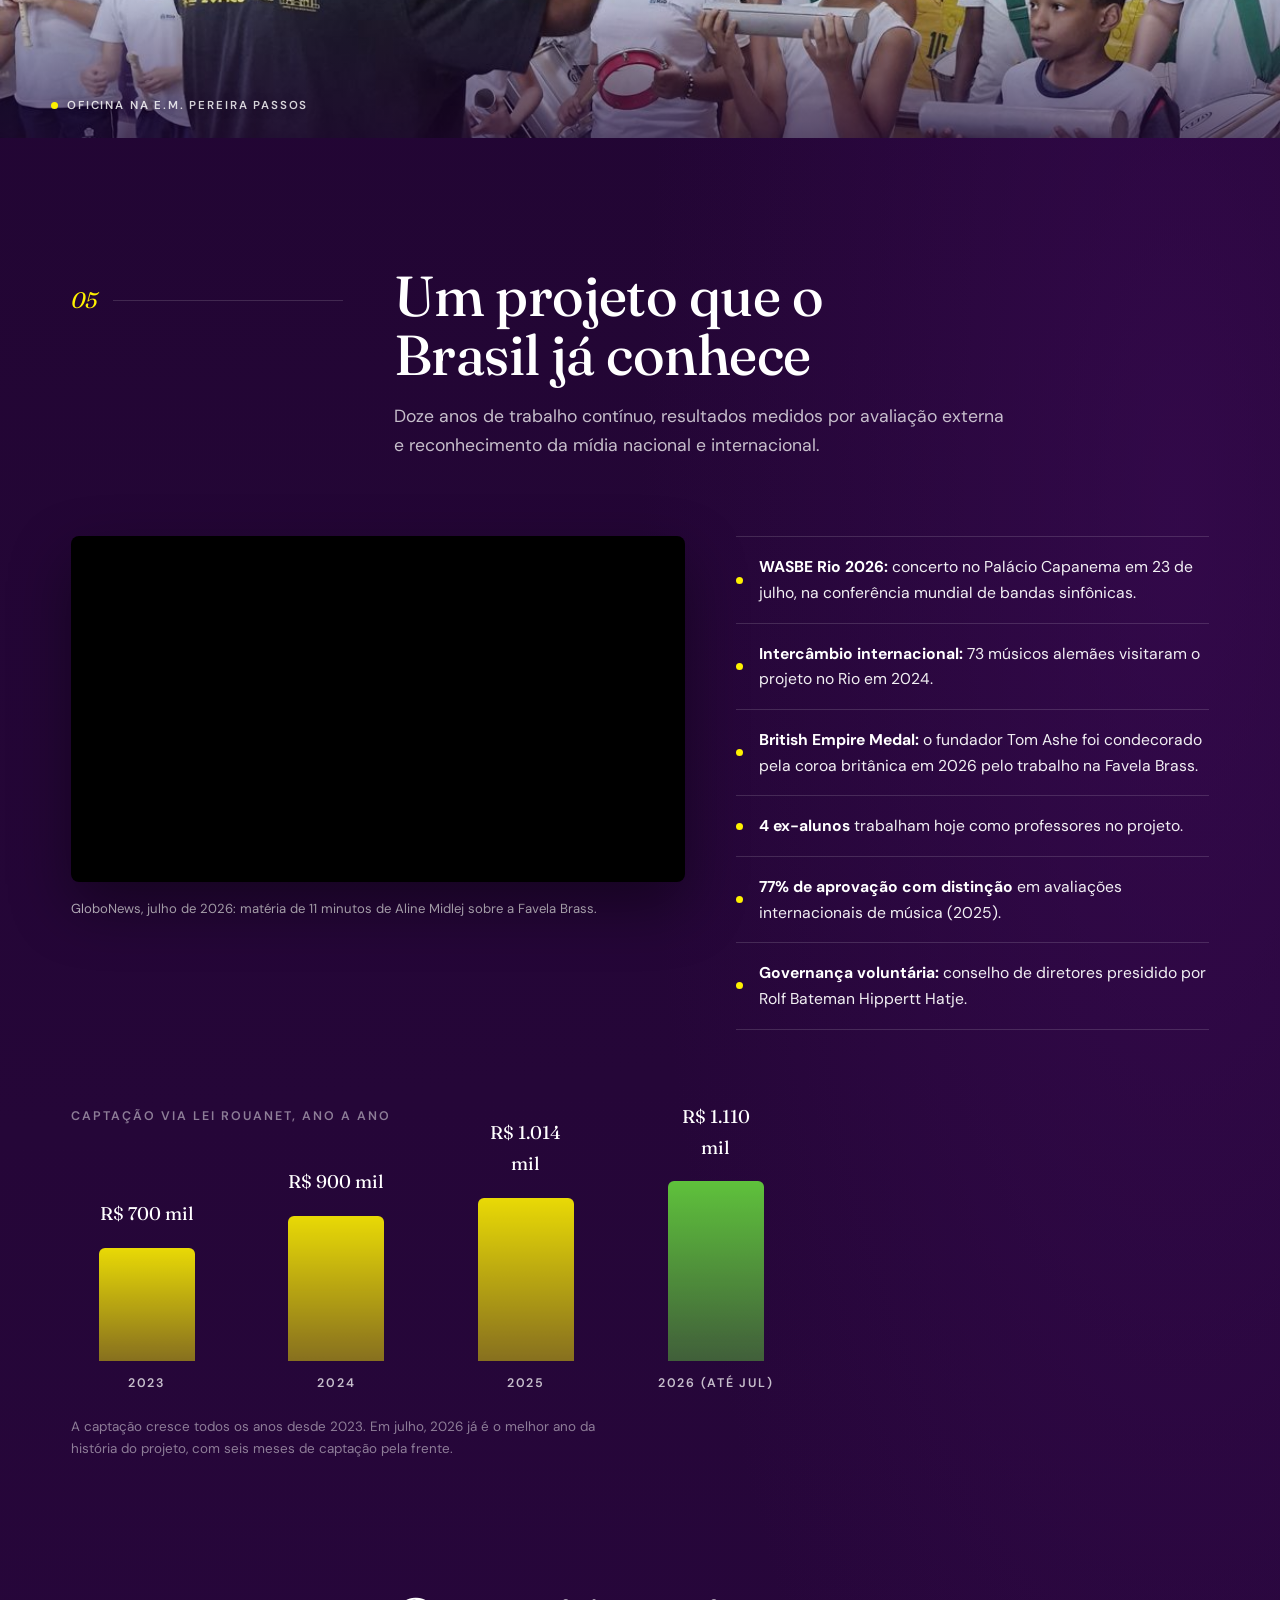
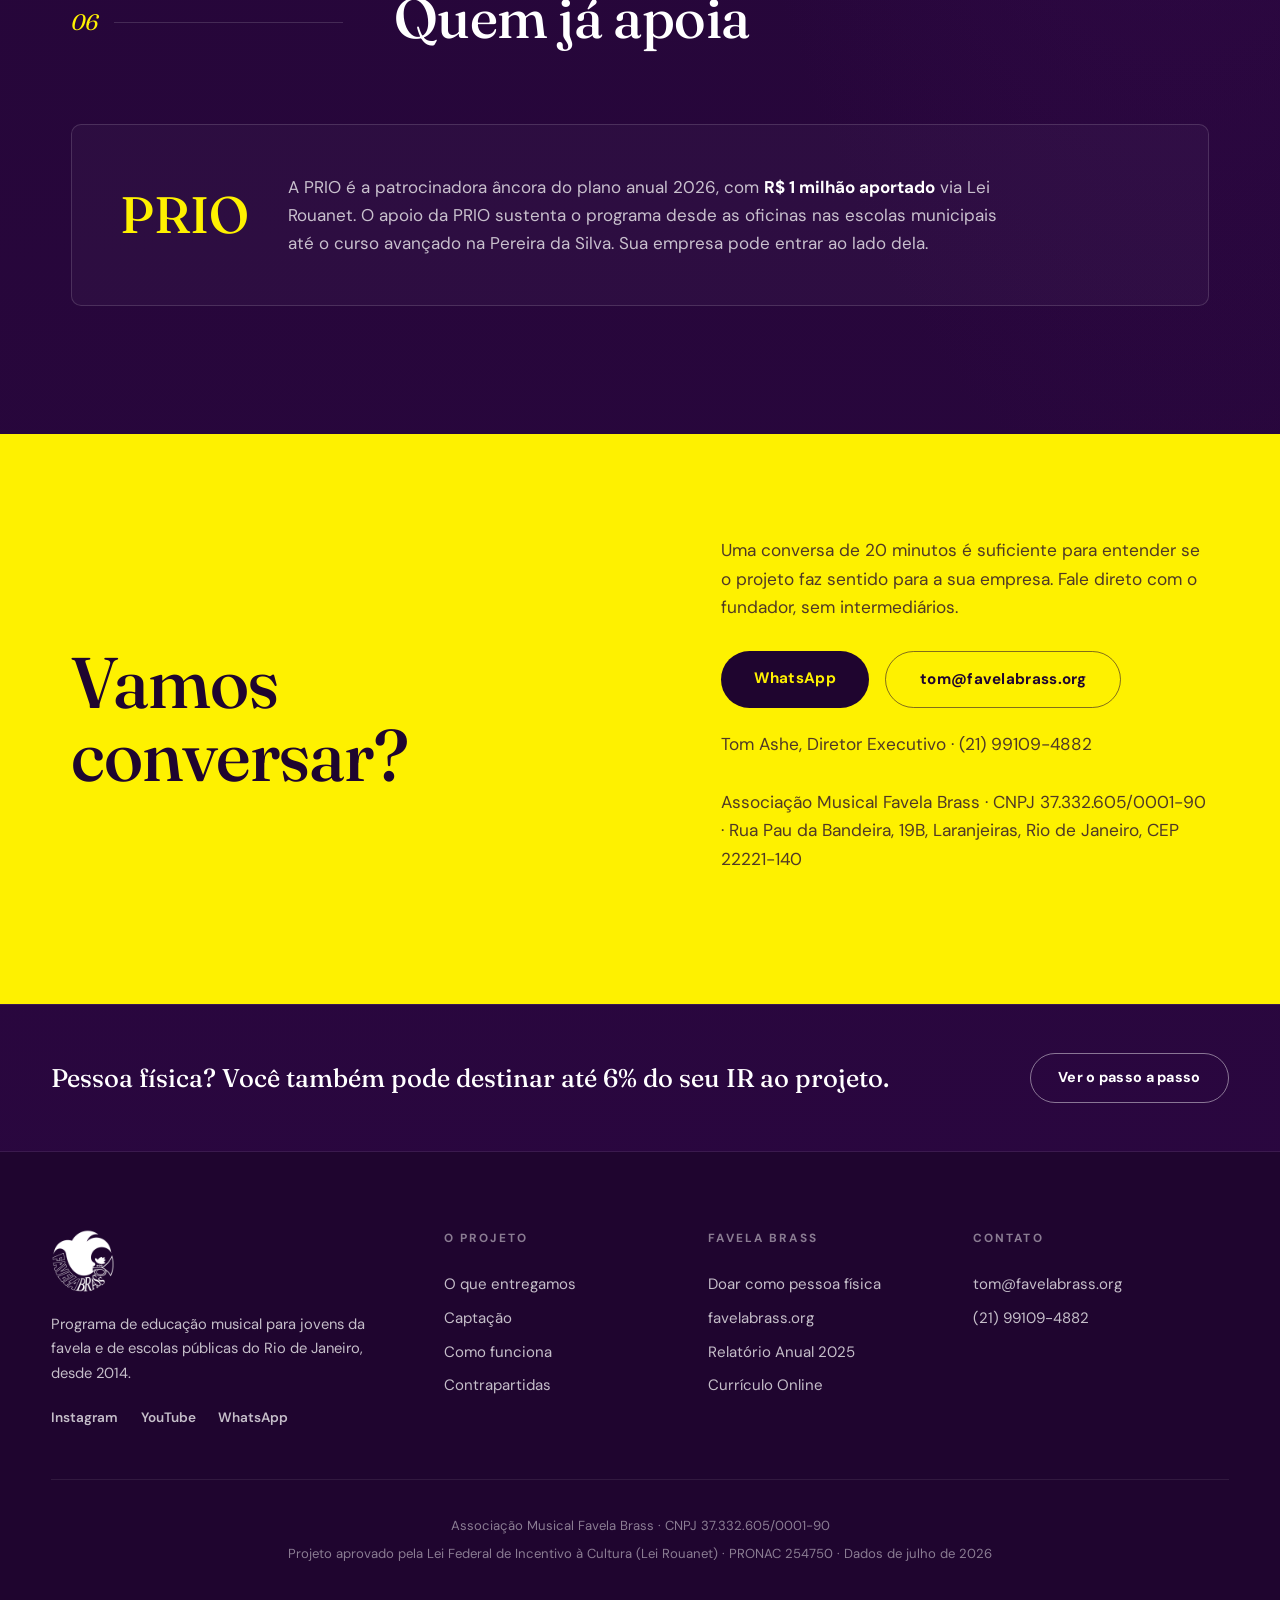
==== commit 1c765f96: "2026: make the PF page discoverable (nav link + audience band before footer) Root lands on the corpo" ====
--- a/2026/index.html
+++ b/2026/index.html
@@ -8,7 +8,9 @@
 <meta property="og:title" content="Patrocine a Favela Brass · Lei Rouanet 2026">
 <meta property="og:description" content="Plano anual aprovado pelo Ministério da Cultura: 272 vagas de educação musical, 53 apresentações, 100% de dedução fiscal via Artigo 18. Captação aberta até 31/12/2026.">
 <meta property="og:type" content="website">
-<meta property="og:image" content="https://rouanet.favelabrass.org/img/13-bourbon-paraty-stage.jpg">
+<meta property="og:image" content="https://rouanet.favelabrass.org/img/og-2026.jpg">
+<meta property="og:image:width" content="1200">
+<meta property="og:image:height" content="630">
 <meta property="og:url" content="https://rouanet.favelabrass.org/2026/">
 <meta property="og:site_name" content="Favela Brass">
 <meta property="og:locale" content="pt_BR">
@@ -22,6 +24,9 @@
 <link href="https://fonts.googleapis.com/css2?family=DM+Sans:opsz,wght@9..40,300..1000&family=Fraunces:ital,opsz,wght@0,9..144,300..700;1,9..144,300..700&display=swap" rel="stylesheet">
 <script>document.documentElement.classList.add("js")</script>
 <link rel="stylesheet" href="../shared/fb-rouanet.css">
+<!-- Google tag (gtag.js) · mesma propriedade GA4 do favelabrass.org -->
+<script async src="https://www.googletagmanager.com/gtag/js?id=G-CN4VGSPB3Z"></script>
+<script>window.dataLayer=window.dataLayer||[];function gtag(){dataLayer.push(arguments);}gtag('js',new Date());gtag('config','G-CN4VGSPB3Z');</script>
 
 <!-- ================================================================
      YEAR-DATA START (2026) · fontes verificadas em 09/07/2026
@@ -450,6 +455,10 @@
 @media (max-width: 560px) {
   .passos { grid-template-columns: 1fr; }
 }
+@media print {
+  /* year-specific: keep in sync with the captação figure in YEAR-DATA */
+  .capta-fill { width: 47% !important; }
+}
 </style>
 </head>
 <body>
@@ -467,6 +476,7 @@
     <a href="#mecanismo">Como funciona</a>
     <a href="#retorno">Contrapartidas</a>
     <a href="#credibilidade">Credibilidade</a>
+    <a href="../pessoas-fisicas/">Pessoa física?</a>
     <a href="#contato" class="nav-cta">Fale com a gente</a>
   </div>
 </nav>
@@ -485,7 +495,7 @@
       <span class="hero-chip">Prazo: <strong>31/12/2026</strong></span>
     </div>
     <div class="hero-ctas anim a5">
-      <a href="https://wa.me/5521991094882" target="_blank" rel="noopener" class="btn btn-yellow">Fale com a gente</a>
+      <a href="https://wa.me/5521991094882?text=Ol%C3%A1%21%20Vi%20a%20apresenta%C3%A7%C3%A3o%20do%20projeto%202026%20da%20Favela%20Brass%20e%20quero%20falar%20sobre%20patroc%C3%ADnio%20via%20Lei%20Rouanet." target="_blank" rel="noopener" class="btn btn-yellow">Fale com a gente</a>
       <a href="#projeto" class="btn btn-ghost">Conheça o projeto</a>
     </div>
   </div>
@@ -759,7 +769,7 @@
     <div class="cta-side">
       <p>Uma conversa de 20 minutos é suficiente para entender se o projeto faz sentido para a sua empresa. Fale direto com o fundador, sem intermediários.</p>
       <div class="cta-actions">
-        <a href="https://wa.me/5521991094882" target="_blank" rel="noopener" class="btn btn-purple">WhatsApp</a>
+        <a href="https://wa.me/5521991094882?text=Ol%C3%A1%21%20Vi%20a%20apresenta%C3%A7%C3%A3o%20do%20projeto%202026%20da%20Favela%20Brass%20e%20quero%20falar%20sobre%20patroc%C3%ADnio%20via%20Lei%20Rouanet." target="_blank" rel="noopener" class="btn btn-purple">WhatsApp</a>
         <a href="mailto:tom@favelabrass.org" class="btn btn-ink-ghost">tom@favelabrass.org</a>
       </div>
       <p class="cta-contact">Tom Ashe, Diretor Executivo · (21) 99109-4882</p>
@@ -767,6 +777,14 @@
     </div>
   </div>
 </section>
+
+<!-- ===================== PESSOA FÍSICA ===================== -->
+<aside class="crossyear">
+  <div class="crossyear-inner reveal">
+    <p>Pessoa física? Você também pode destinar até 6% do seu IR ao projeto.</p>
+    <a href="../pessoas-fisicas/" class="btn btn-ghost">Ver o passo a passo</a>
+  </div>
+</aside>
 
 <!-- ===================== FOOTER ===================== -->
 <footer class="footer">
--- a/shared/fb-rouanet.css
+++ b/shared/fb-rouanet.css
@@ -1424,3 +1424,59 @@
   .anim, .reveal { animation: none; transition: none; opacity: 1; transform: none; }
   html { scroll-behavior: auto; }
 }
+
+/* ==========================================================================
+   Print (browser print-to-PDF is the sanctioned fallback when a funder
+   form insists on a PDF upload — make it produce something legible)
+   ========================================================================== */
+
+@media print {
+  :root {
+    --text: #1F052F;
+    --text-dim: rgba(31, 5, 47, 0.78);
+    --text-faint: rgba(31, 5, 47, 0.6);
+    --rule: rgba(31, 5, 47, 0.25);
+    --rule-soft: rgba(31, 5, 47, 0.15);
+    --yellow: #8a6d00;
+    --green: #2e7d14;
+    --white: #1F052F;
+  }
+  body {
+    background: #fff !important;
+    color: #1F052F;
+    font-size: 10.5pt;
+  }
+  .grain, .nav, .video-embed, .nav-burger, .hero-ctas, .crossyear { display: none !important; }
+  .anim, .reveal {
+    opacity: 1 !important;
+    transform: none !important;
+    animation: none !important;
+    transition: none !important;
+  }
+  .hero, .page-hero { min-height: 0 !important; padding-top: 2rem; }
+  .hero-photo, .hero-scrim, .page-hero-photo, .page-hero-scrim { display: none !important; }
+  .hero h1, .page-hero h1, .hero-lede, .page-hero-lede, .hero-kicker { color: #1F052F !important; text-shadow: none !important; }
+  .hero h1 em, .page-hero h1 em { color: #8a6d00 !important; }
+  .hero-chip { color: #1F052F; border-color: rgba(31,5,47,0.4); background: none; backdrop-filter: none; }
+  .hero-credit { display: none !important; }
+  .cta { background: #fff; border-top: 2px solid #1F052F; }
+  .cta, .cta h2, .cta-side p, .cta-fine, .cta-contact { color: #1F052F !important; }
+  .btn { border: 1px solid #1F052F !important; background: none !important; color: #1F052F !important; box-shadow: none !important; }
+  .card, .passo, .path, .capta-wrap, .conta-box, .anchor-card, .pathway-card, .status-box, .mec-deduction {
+    background: none !important;
+    border-color: rgba(31,5,47,0.3) !important;
+    break-inside: avoid;
+  }
+  .break { height: auto; max-height: 320px; }
+  .break img { max-height: 320px; }
+  .section { padding-top: 2.5rem; }
+  .capta-bar { background: rgba(31,5,47,0.12) !important; -webkit-print-color-adjust: exact; print-color-adjust: exact; }
+  /* NB: .capta-fill's print width is set in the year page's own <style>
+     (it's a year-specific figure, lives next to YEAR-DATA) */
+  .capta-fill { background: #8a6d00 !important; -webkit-print-color-adjust: exact; print-color-adjust: exact; }
+  .hist-fill { background: #8a6d00 !important; -webkit-print-color-adjust: exact; print-color-adjust: exact; }
+  .footer { background: none; border-top: 1px solid rgba(31,5,47,0.3); }
+  .faq details { break-inside: avoid; }
+  .faq details > * { display: block; }
+  a { text-decoration: none; color: inherit; }
+}
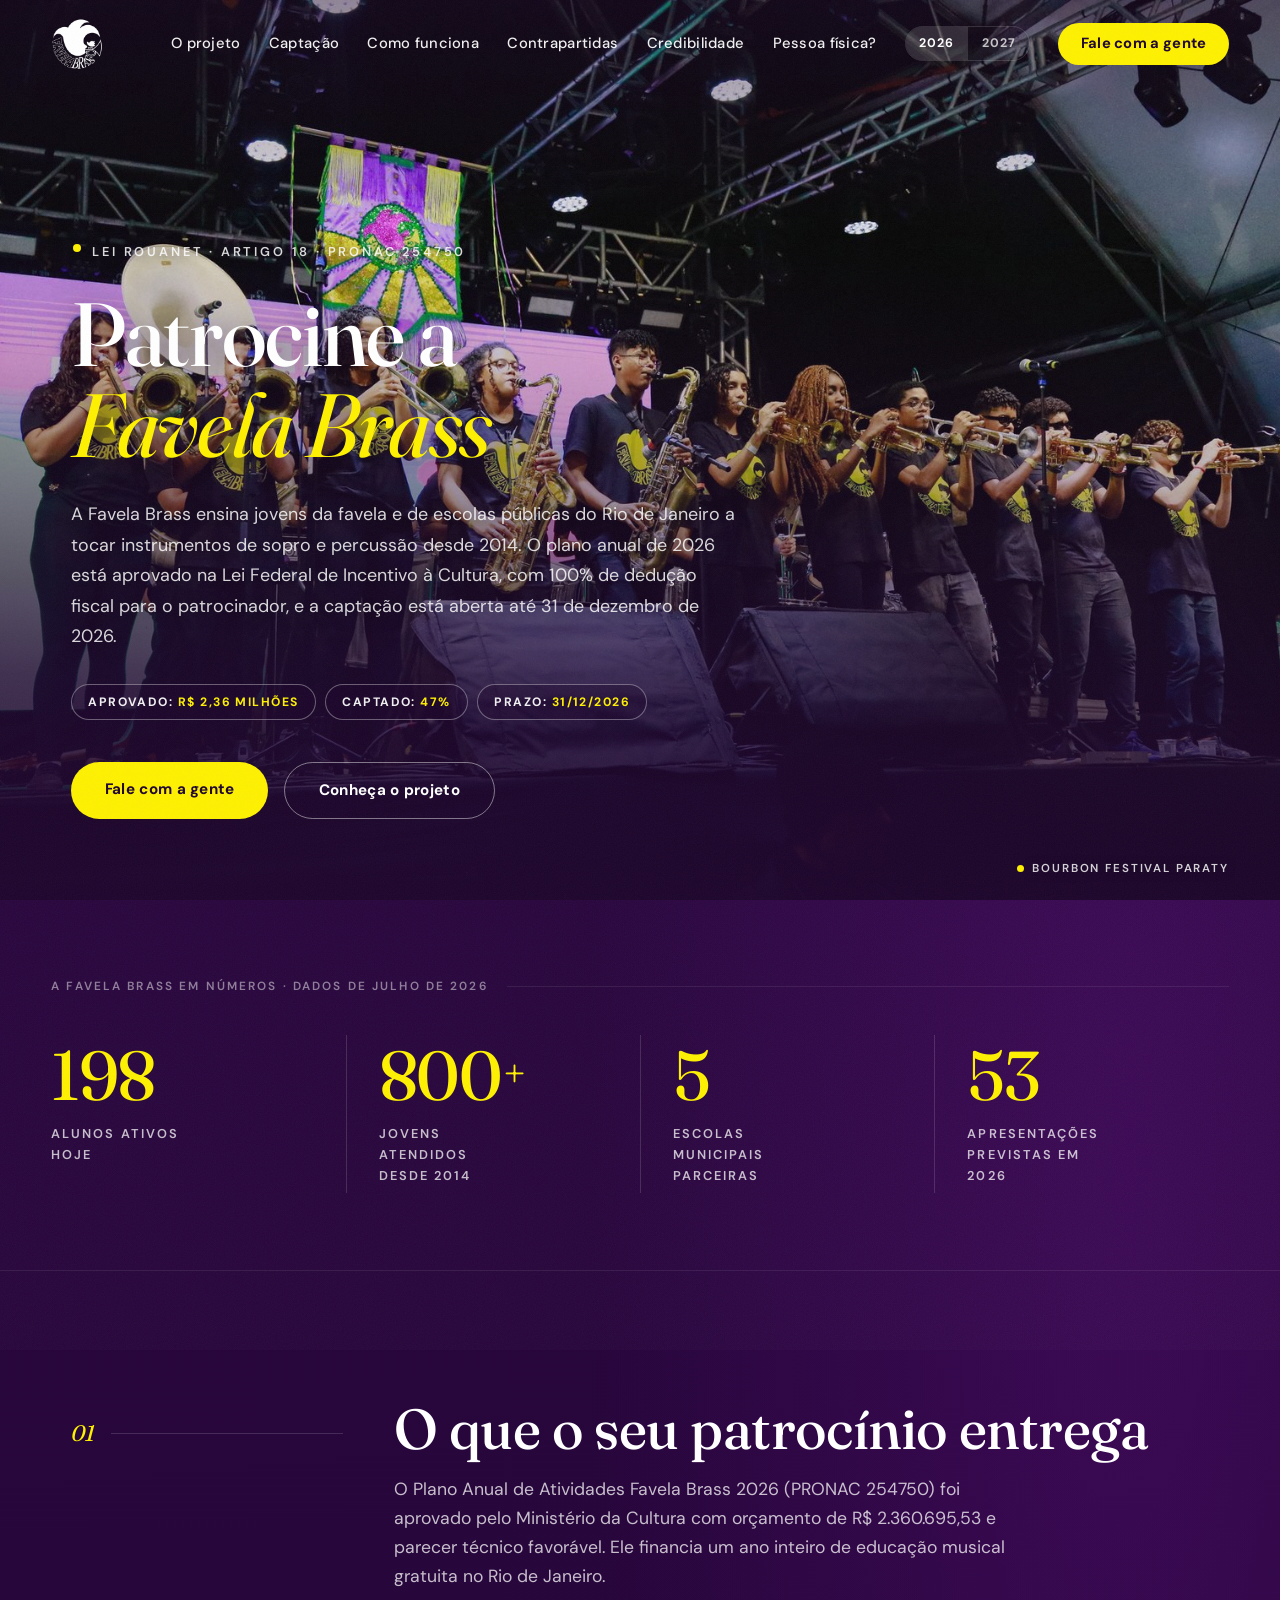
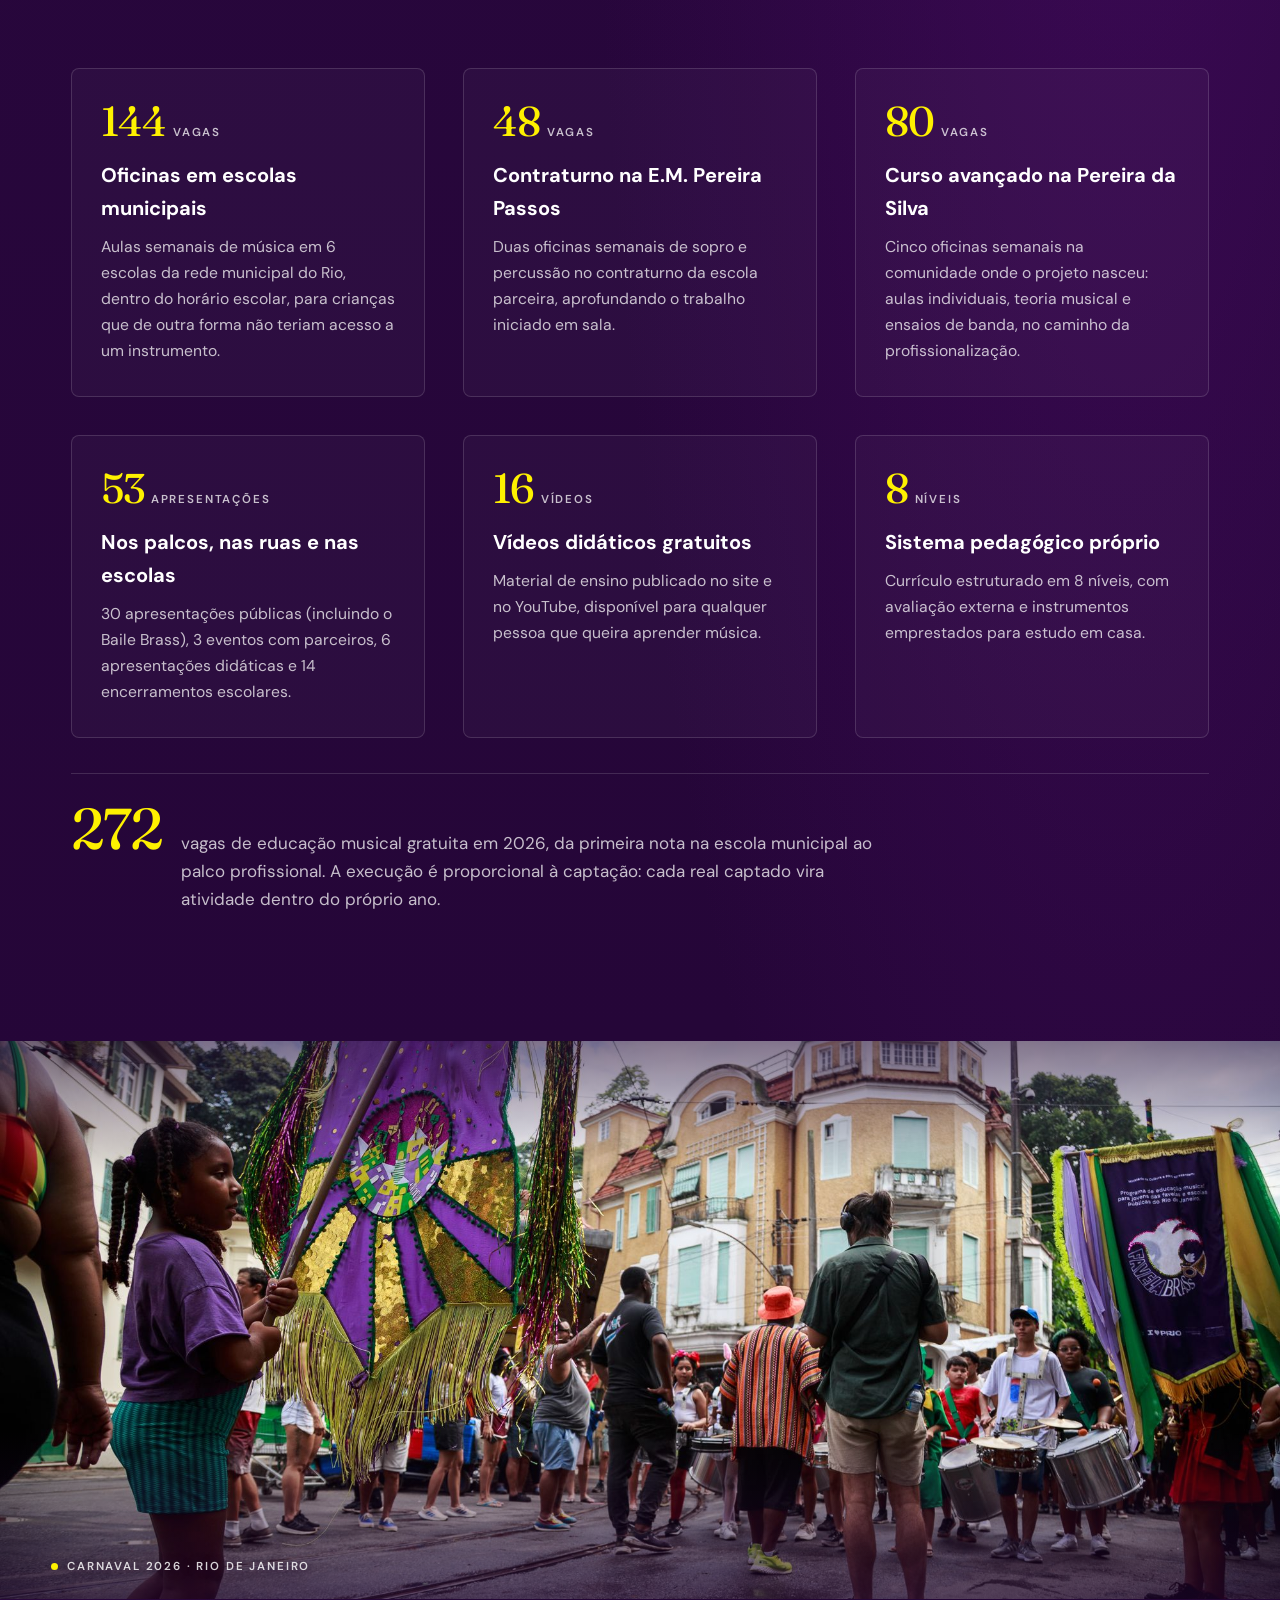
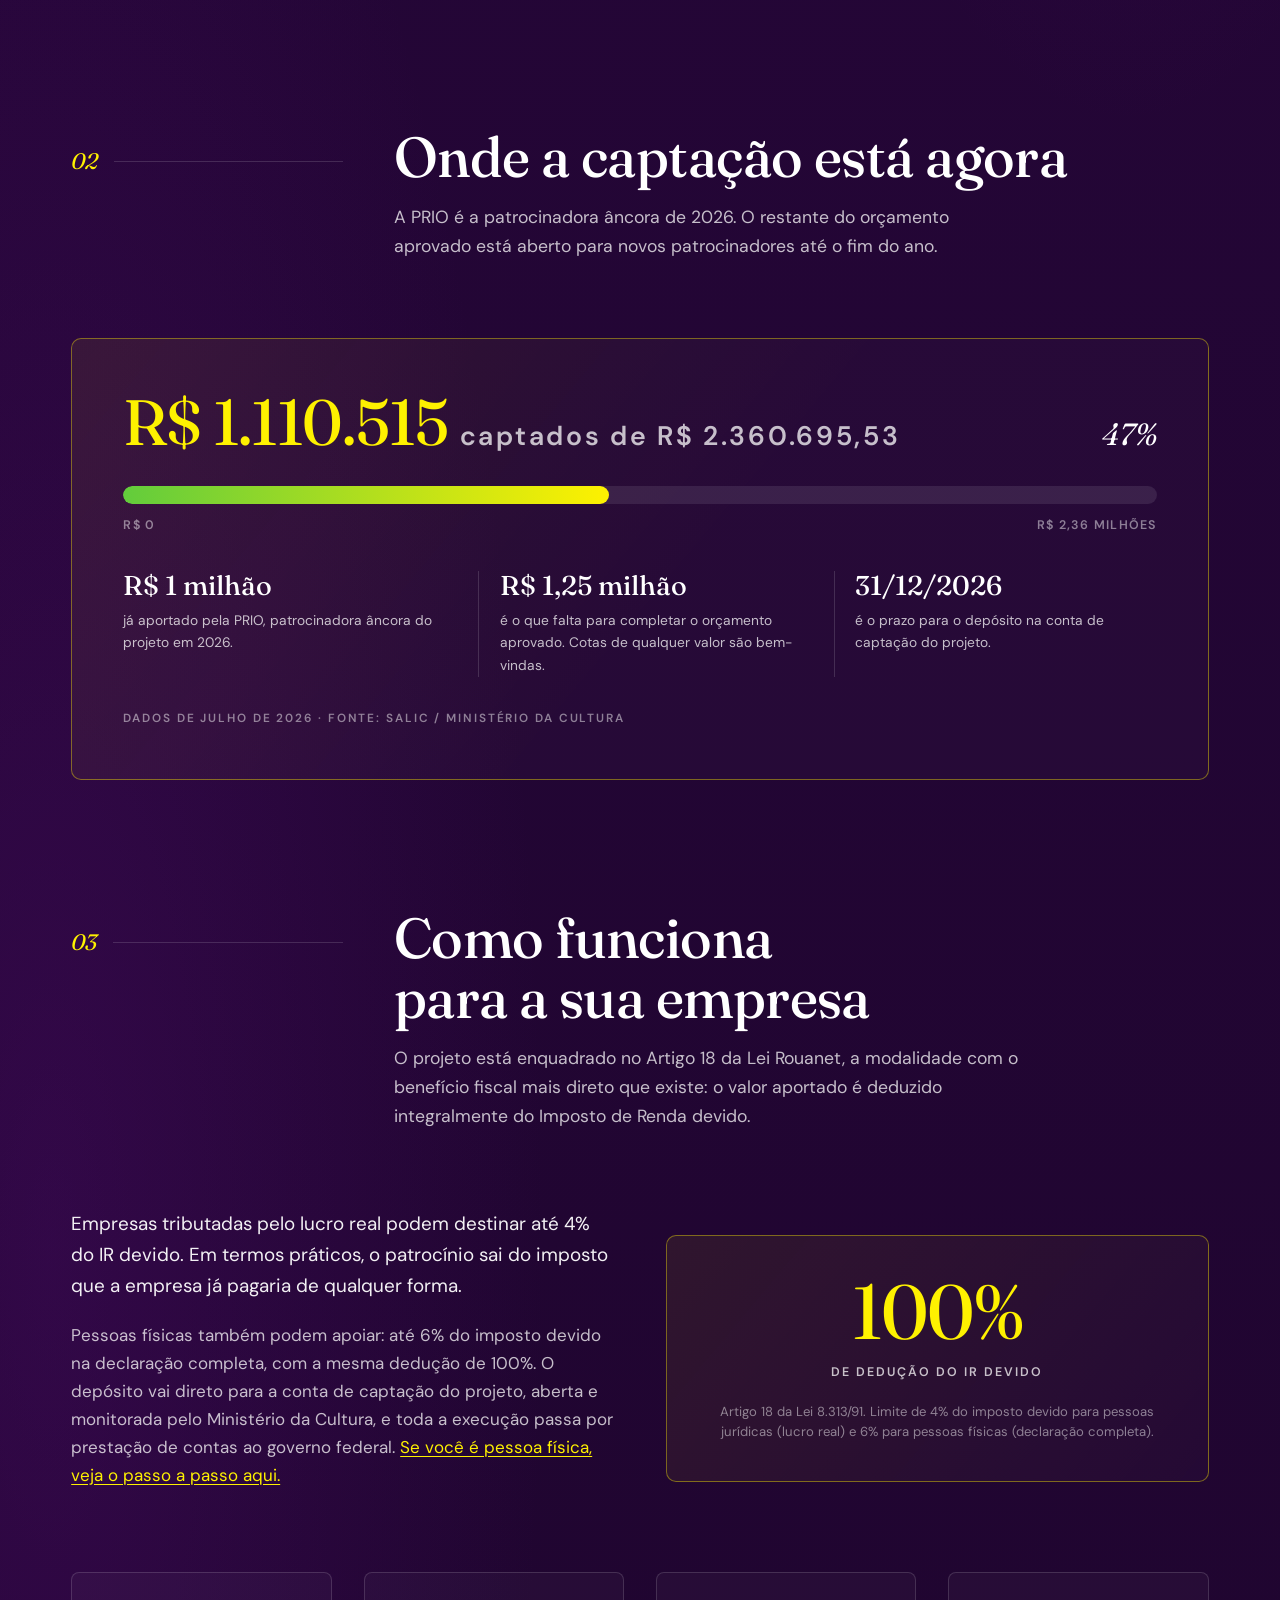
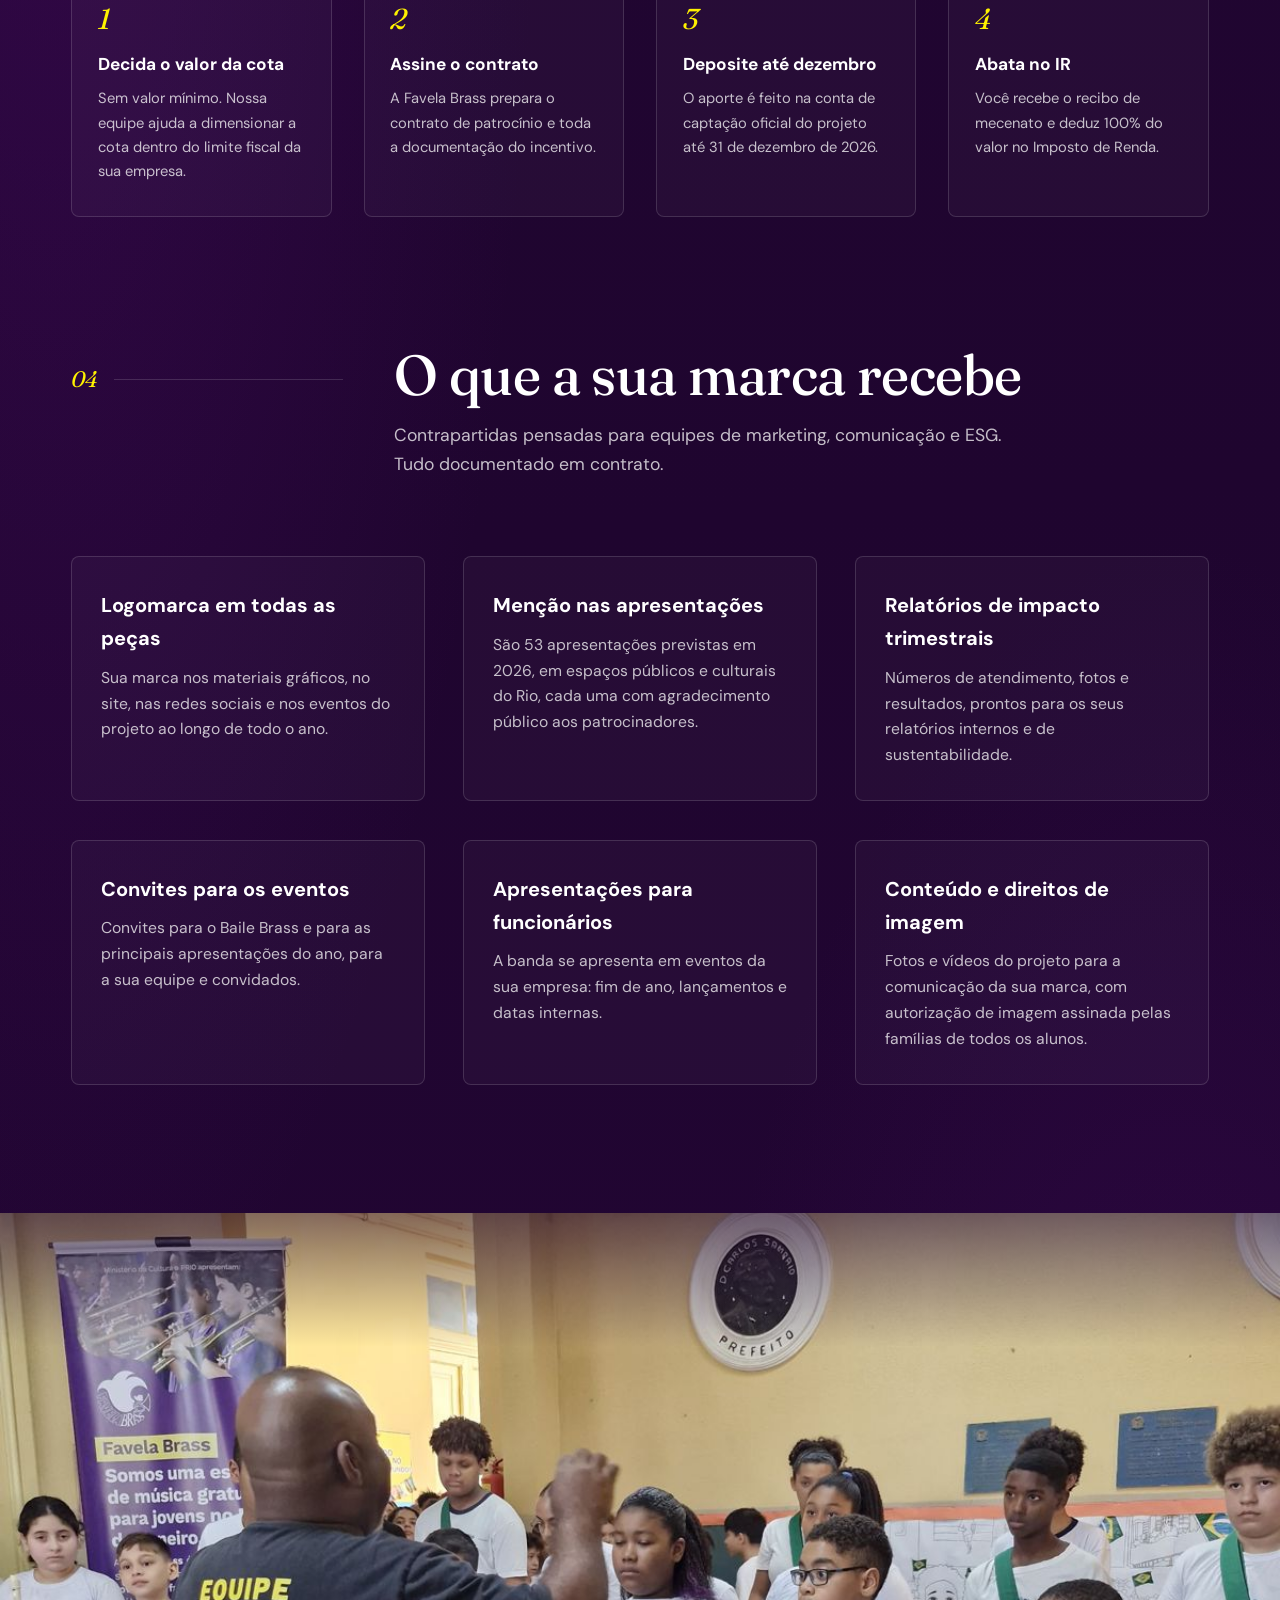
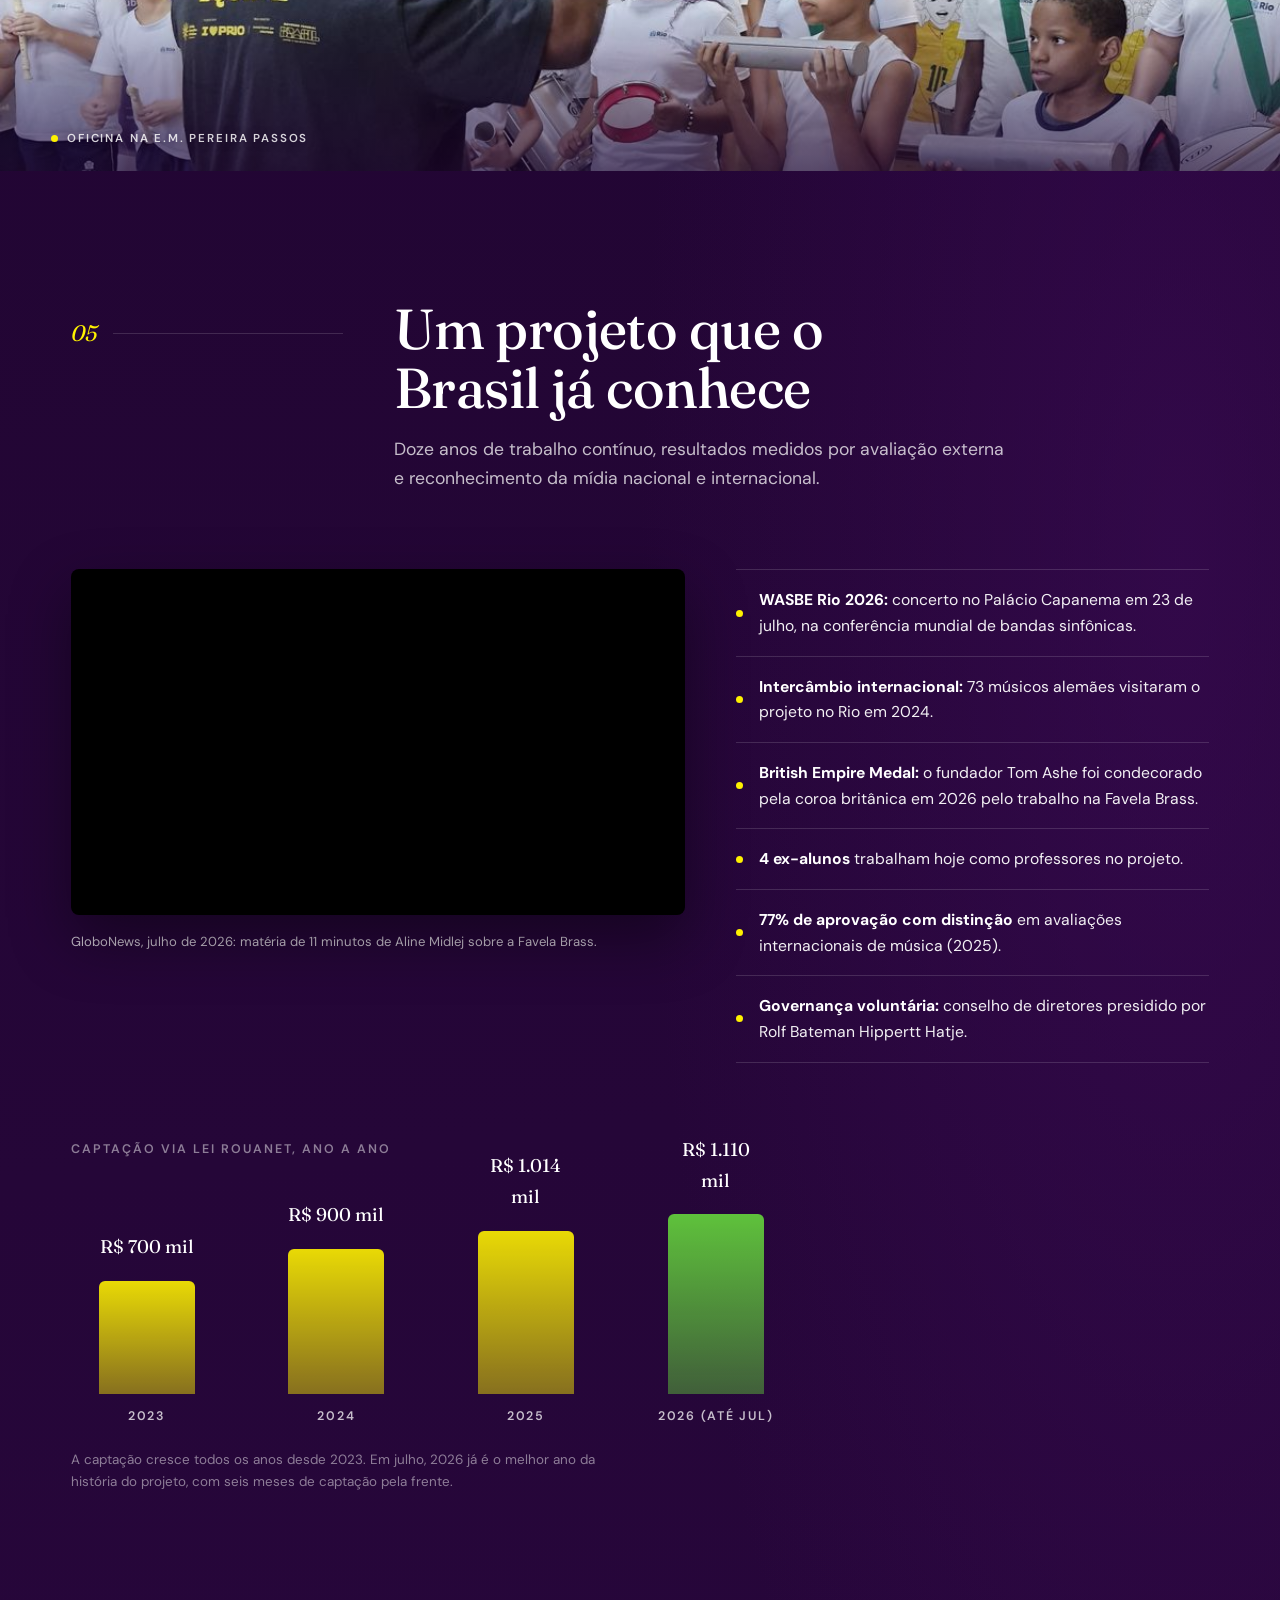
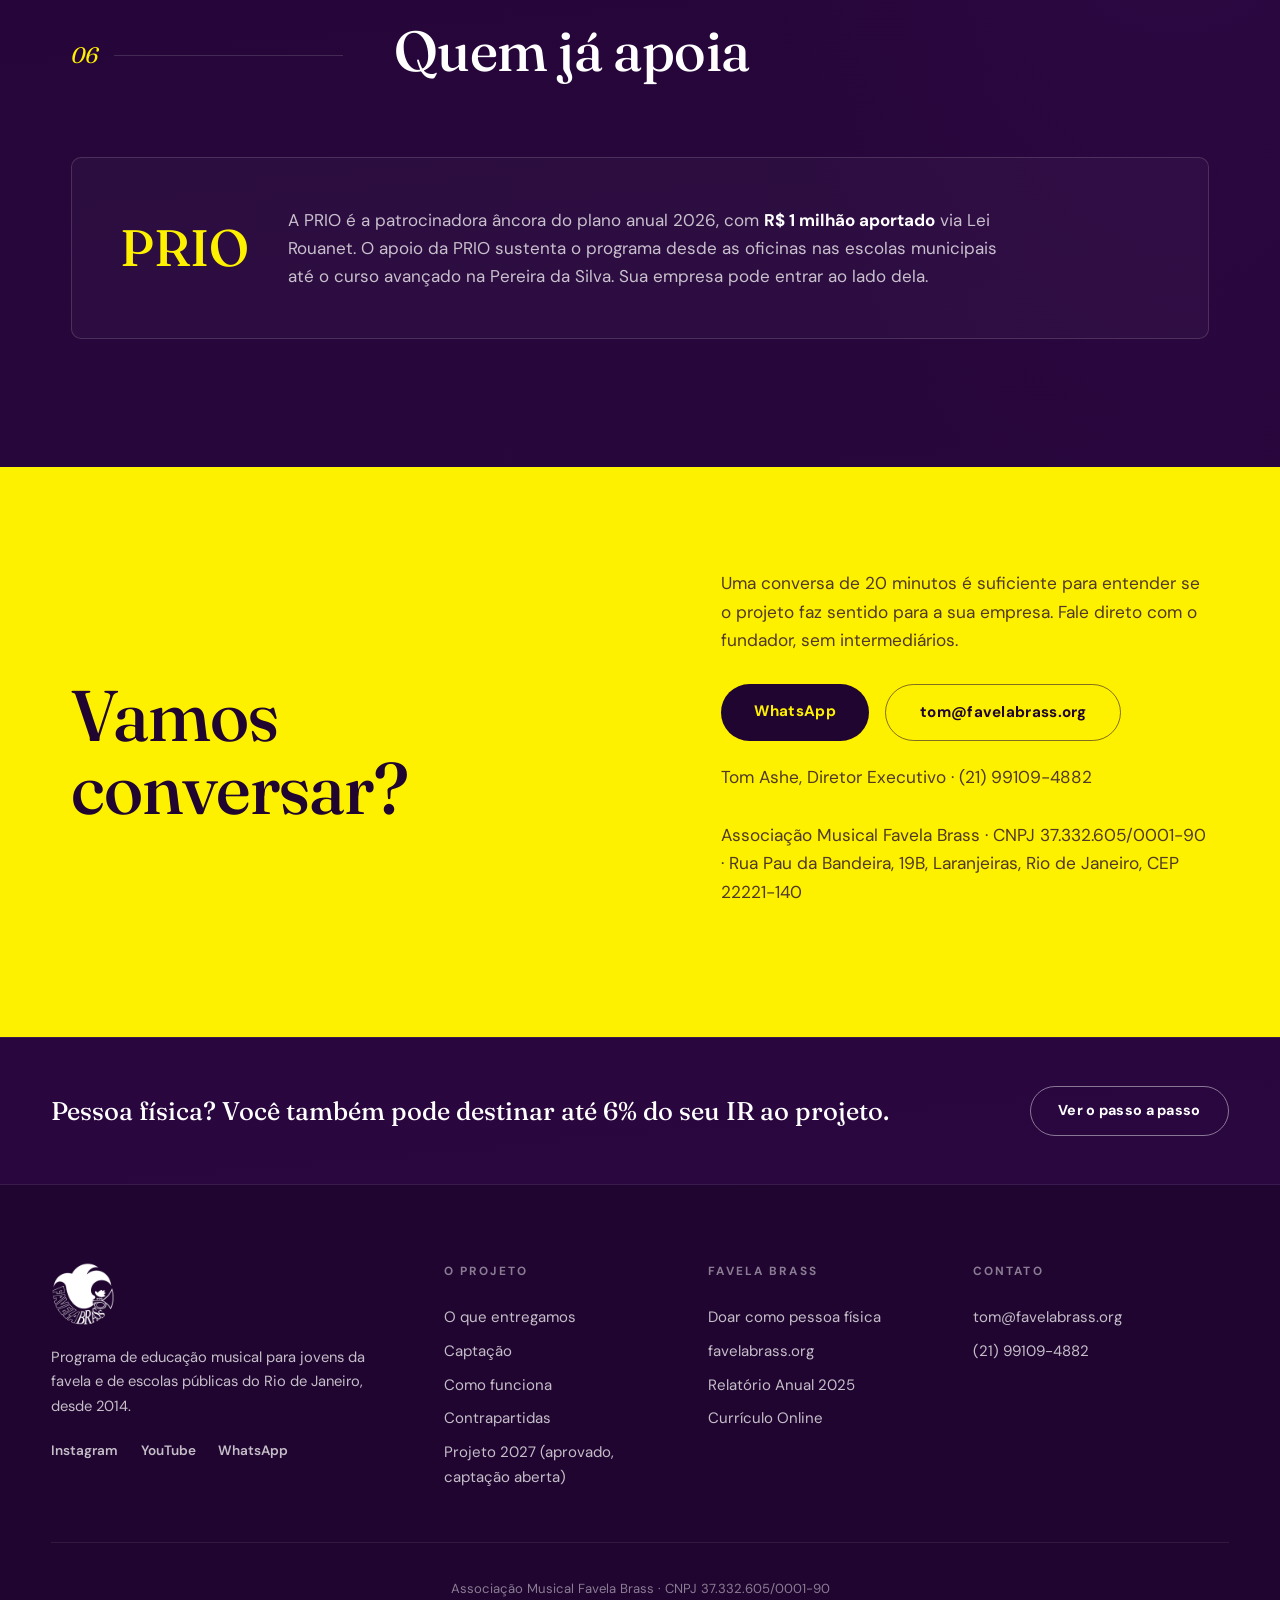
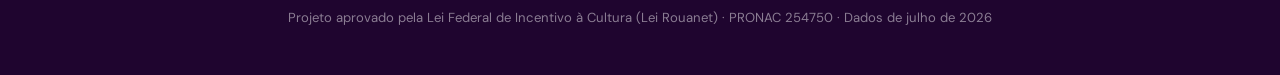
==== commit 7fc2165e: "2027 hero: cortejo photo (alunas com surdos) instead of Copacabana Palace; card 'Palco o ano inteiro" ====
--- a/2026/index.html
+++ b/2026/index.html
@@ -477,6 +477,10 @@
     <a href="#retorno">Contrapartidas</a>
     <a href="#credibilidade">Credibilidade</a>
     <a href="../pessoas-fisicas/">Pessoa física?</a>
+    <div class="year-switch" role="group" aria-label="Ano do projeto">
+      <a href="./" class="active" aria-current="page">2026</a>
+      <a href="../2027/">2027</a>
+    </div>
     <a href="#contato" class="nav-cta">Fale com a gente</a>
   </div>
 </nav>
@@ -543,7 +547,7 @@
     </article>
     <article class="card produto-card reveal">
       <span class="produto-fig">53<small>apresentações</small></span>
-      <h3>Palco o ano inteiro</h3>
+      <h3>Nos palcos, nas ruas e nas escolas</h3>
       <p>30 apresentações públicas (incluindo o Baile Brass), 3 eventos com parceiros, 6 apresentações didáticas e 14 encerramentos escolares.</p>
     </article>
     <article class="card produto-card reveal">
@@ -804,6 +808,7 @@
       <a href="#captacao">Captação</a>
       <a href="#mecanismo">Como funciona</a>
       <a href="#retorno">Contrapartidas</a>
+      <a href="../2027/">Projeto 2027 (aprovado, captação aberta)</a>
     </div>
     <div class="footer-col">
       <h3>Favela Brass</h3>
